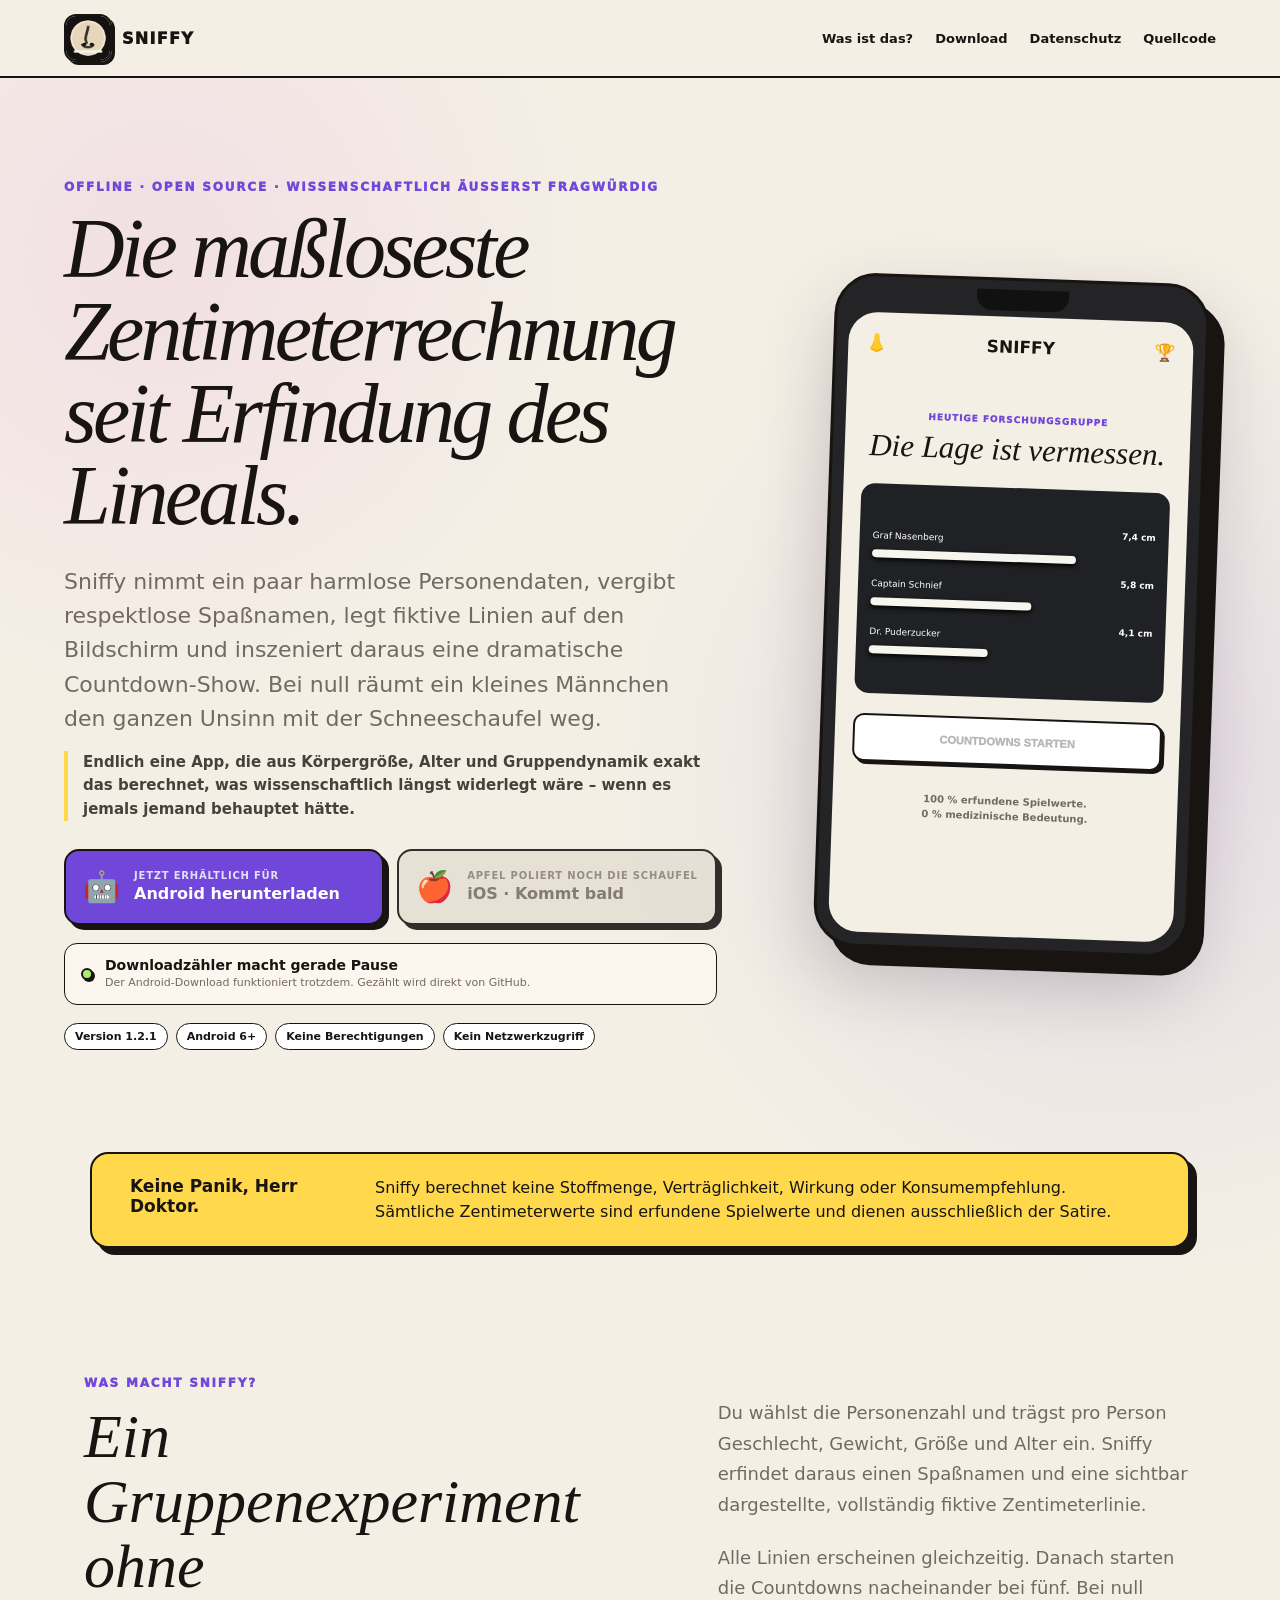
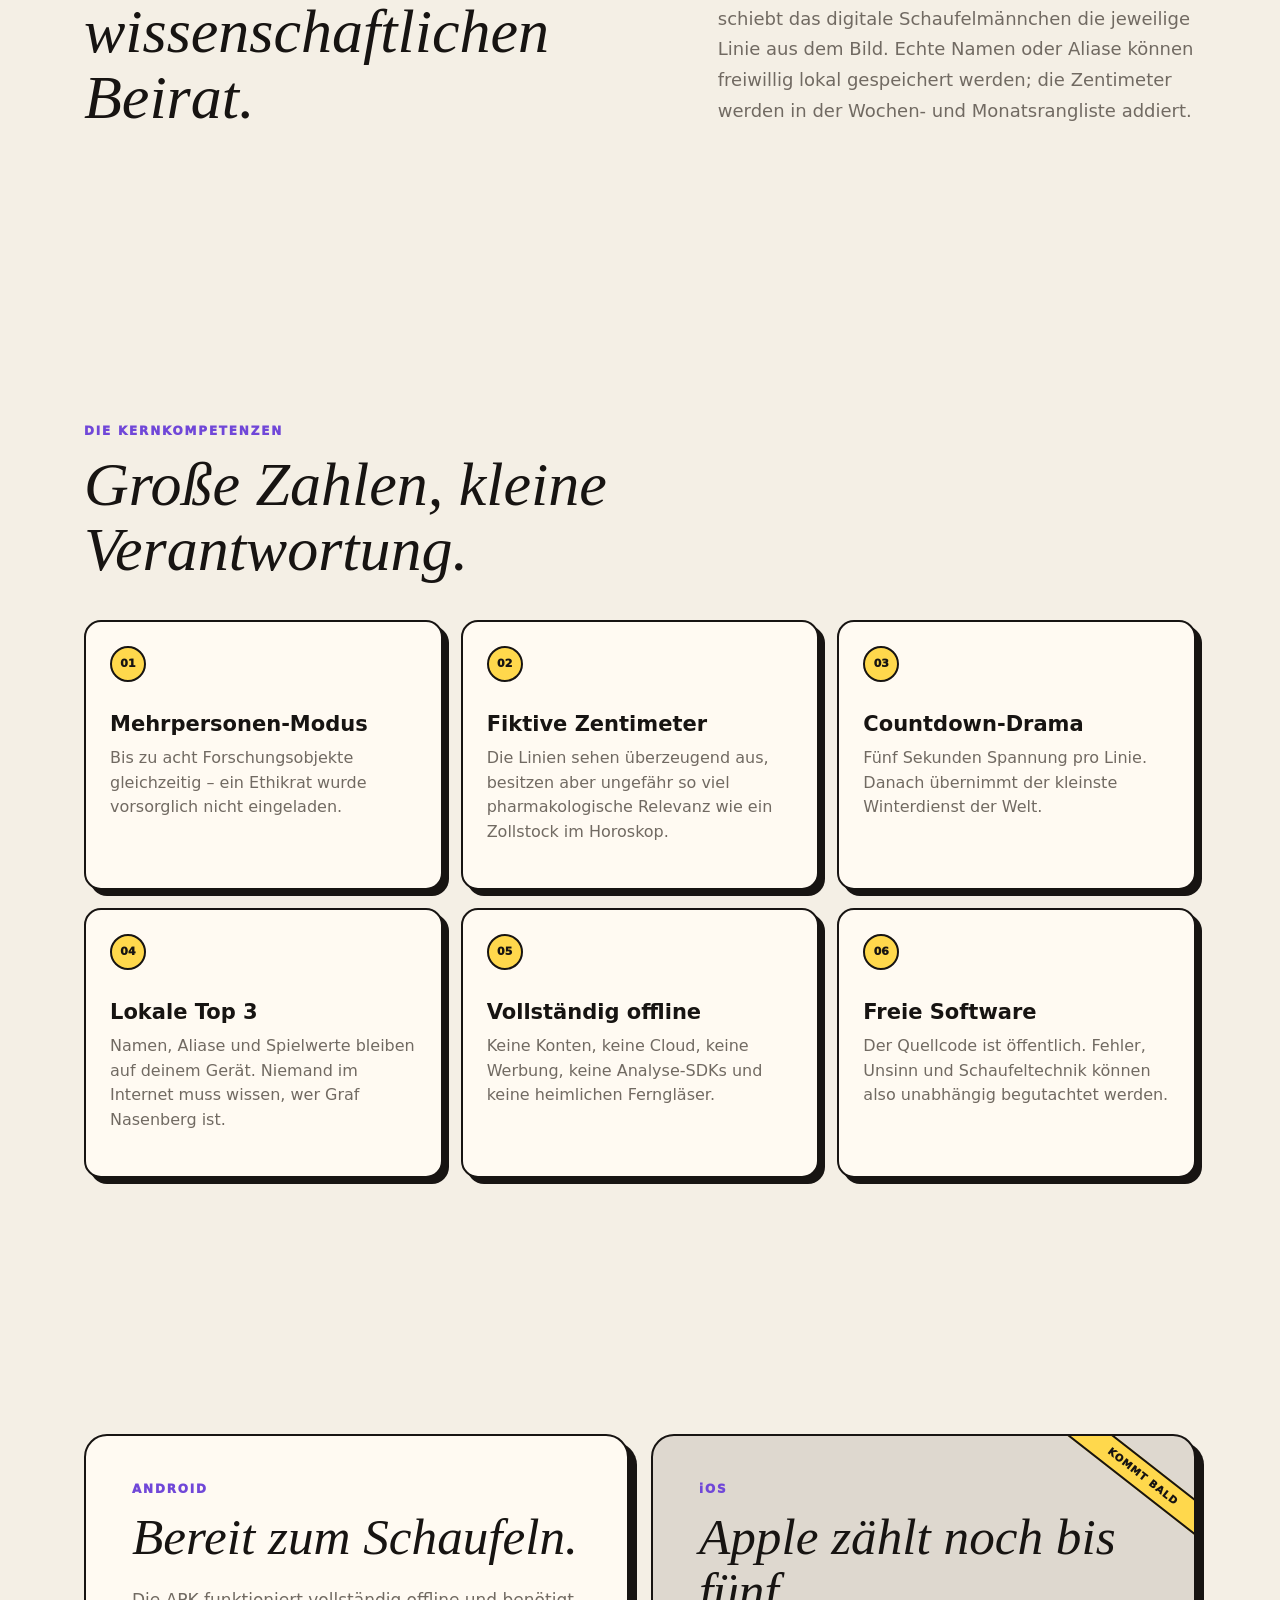
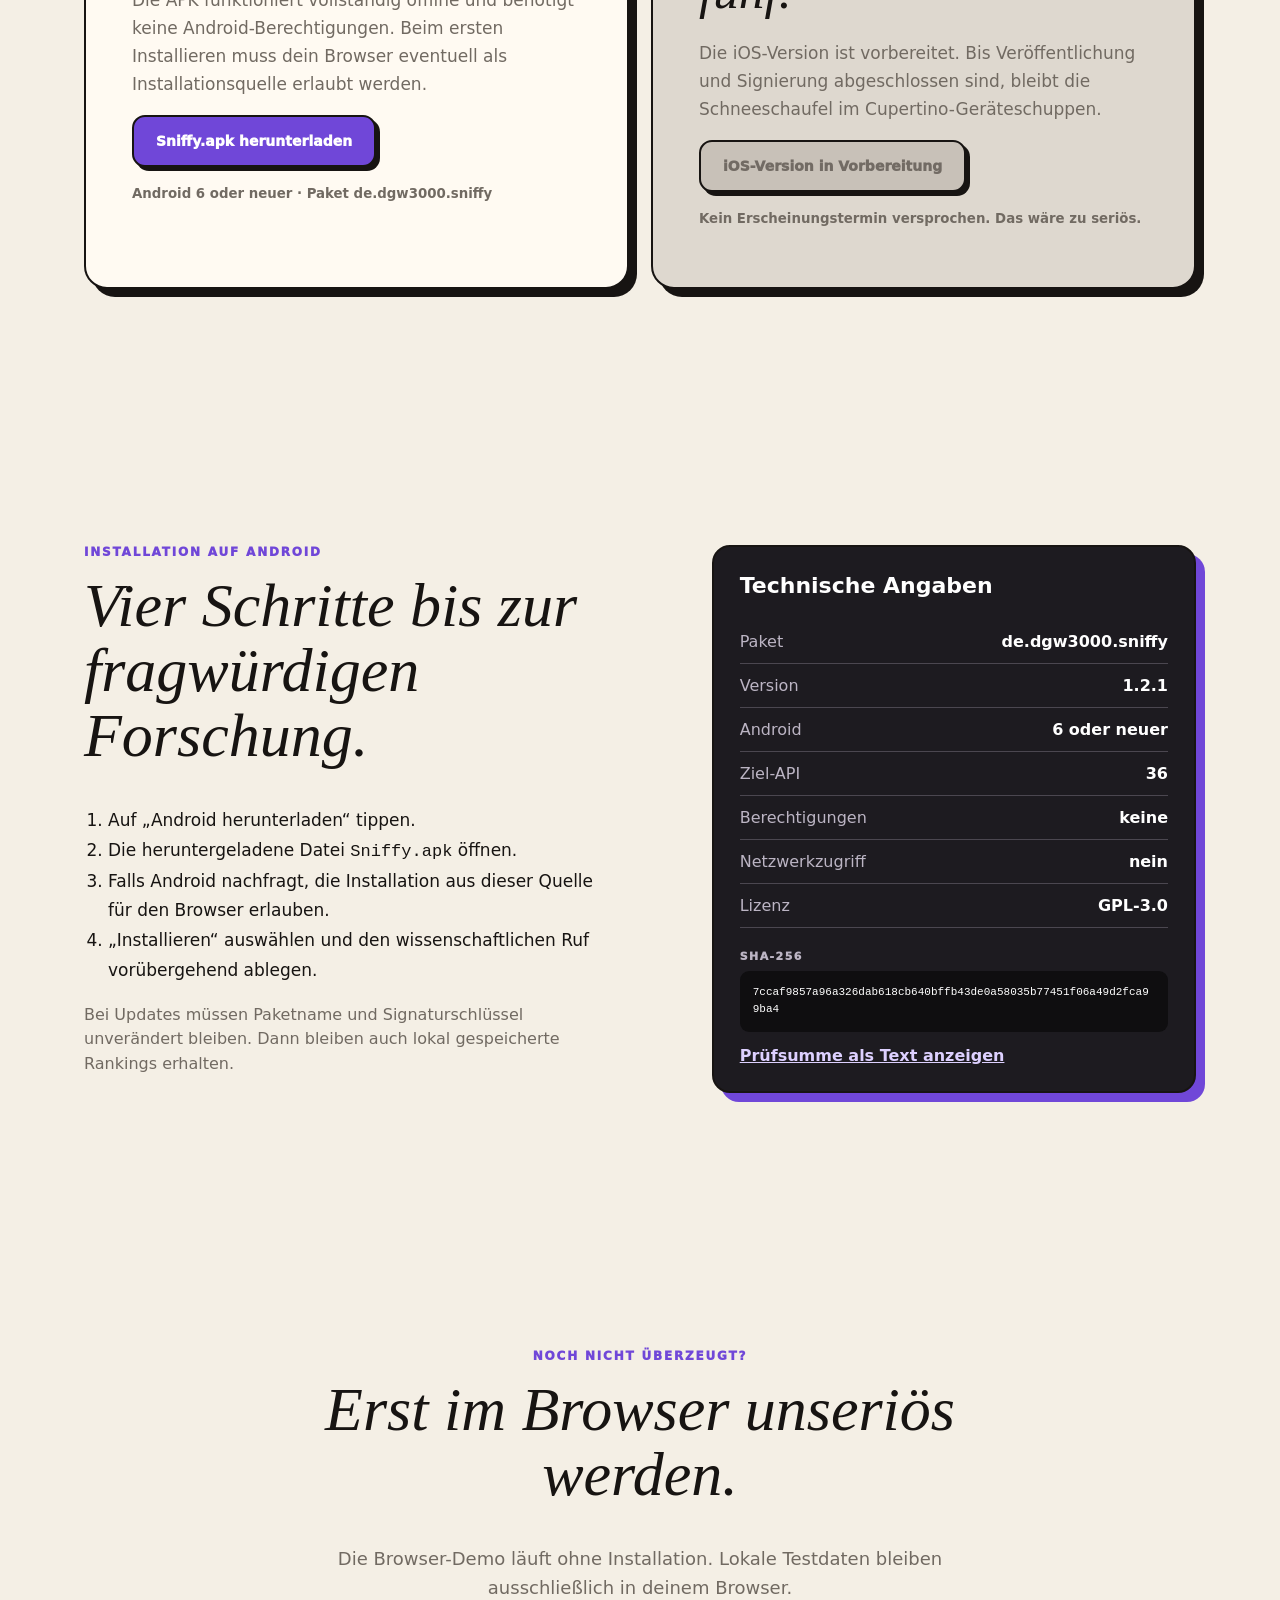
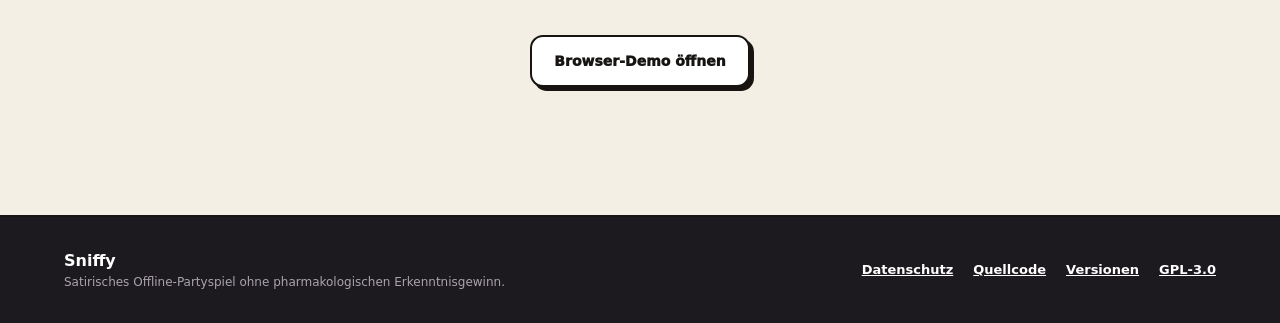
==== docs/index.html @ 1bbb2696 "Add satirical landing page and download counter" ====
<!doctype html>
<html lang="de">
<head>
  <meta charset="utf-8">
  <meta name="viewport" content="width=device-width,initial-scale=1,viewport-fit=cover">
  <meta name="theme-color" content="#f4efe5">
  <meta name="description" content="Sniffy – die satirische Offline-Party-App mit fiktiven Zentimeterlinien, Countdowns und lokaler Rangliste.">
  <meta property="og:title" content="Sniffy – maßloser Quatsch in Zentimetern">
  <meta property="og:description" content="Keine echte Dosierung. Keine Cloud. Nur fiktive Linien, dramatische Countdowns und ein Männchen mit Schneeschaufel.">
  <meta property="og:type" content="website">
  <meta property="og:url" content="https://dgw3000.github.io/sniffy/">
  <link rel="icon" href="assets/app-icon.png">
  <link rel="stylesheet" href="style.css">
  <script src="download-counter.js" defer></script>
  <title>Sniffy – Satirische Party-App herunterladen</title>
</head>

<body>
  <header class="site-header">
    <a class="brand" href="./" aria-label="Sniffy Startseite">
      <img src="assets/app-icon.png" alt="" width="48" height="48">
      <span>SNIFFY</span>
    </a>

    <nav aria-label="Hauptnavigation">
      <a href="#was-ist-das">Was ist das?</a>
      <a href="#download">Download</a>
      <a href="privacy.html">Datenschutz</a>
      <a href="https://github.com/Dgw3000/sniffy">Quellcode</a>
    </nav>
  </header>

  <main>
    <section class="hero">
      <div class="hero-copy">
        <p class="eyebrow">OFFLINE · OPEN SOURCE · WISSENSCHAFTLICH ÄUSSERST FRAGWÜRDIG</p>

        <h1>Die maßloseste Zentimeterrechnung seit Erfindung des Lineals.</h1>

        <p class="lead">
          Sniffy nimmt ein paar harmlose Personendaten, vergibt respektlose Spaßnamen,
          legt fiktive Linien auf den Bildschirm und inszeniert daraus eine dramatische
          Countdown-Show. Bei null räumt ein kleines Männchen den ganzen Unsinn mit der
          Schneeschaufel weg.
        </p>

        <p class="hero-joke">
          Endlich eine App, die aus Körpergröße, Alter und Gruppendynamik exakt das berechnet,
          was wissenschaftlich längst widerlegt wäre – wenn es jemals jemand behauptet hätte.
        </p>

        <div id="download" class="platform-actions">
          <a
            id="android-download"
            class="platform-button android"
            href="https://github.com/Dgw3000/sniffy/releases/latest/download/Sniffy.apk"
          >
            <span class="platform-icon" aria-hidden="true">🤖</span>
            <span>
              <small>Jetzt erhältlich für</small>
              <strong>Android herunterladen</strong>
            </span>
          </a>

          <div class="platform-button ios disabled" aria-disabled="true">
            <span class="platform-icon" aria-hidden="true">🍎</span>
            <span>
              <small>Apfel poliert noch die Schaufel</small>
              <strong>iOS · Kommt bald</strong>
            </span>
          </div>
        </div>

        <div class="download-stat" aria-live="polite">
          <span class="counter-dot" aria-hidden="true"></span>
          <div>
            <strong id="download-count">Downloadzähler lädt …</strong>
            <span id="download-caption">Gezählt werden ausschließlich APK-Downloads aus GitHub Releases.</span>
          </div>
        </div>

        <div class="version-row">
          <span>Version 1.2.1</span>
          <span>Android 6+</span>
          <span>Keine Berechtigungen</span>
          <span>Kein Netzwerkzugriff</span>
        </div>
      </div>

      <div class="phone" aria-label="Vorschau der Sniffy-App">
        <div class="phone-top"></div>
        <div class="phone-screen">
          <div class="mini-head">
            <span aria-hidden="true">👃</span>
            <b>SNIFFY</b>
            <span aria-hidden="true">🏆</span>
          </div>

          <p class="mini-kicker">HEUTIGE FORSCHUNGSGRUPPE</p>
          <h2>Die Lage ist vermessen.</h2>

          <div class="mini-stage">
            <div>
              <span>Graf Nasenberg</span>
              <b>7,4 cm</b>
              <i style="width:72%"></i>
            </div>
            <div>
              <span>Captain Schnief</span>
              <b>5,8 cm</b>
              <i style="width:57%"></i>
            </div>
            <div>
              <span>Dr. Puderzucker</span>
              <b>4,1 cm</b>
              <i style="width:42%"></i>
            </div>
          </div>

          <button type="button" disabled>COUNTDOWNS STARTEN</button>

          <p class="mini-disclaimer">
            100 % erfundene Spielwerte.<br>
            0 % medizinische Bedeutung.
          </p>
        </div>
      </div>
    </section>

    <section class="satire-note" aria-label="Satirehinweis">
      <strong>Keine Panik, Herr Doktor.</strong>
      <p>
        Sniffy berechnet keine Stoffmenge, Verträglichkeit, Wirkung oder Konsumempfehlung.
        Sämtliche Zentimeterwerte sind erfundene Spielwerte und dienen ausschließlich der Satire.
      </p>
    </section>

    <section id="was-ist-das" class="section intro-section">
      <div>
        <p class="eyebrow">WAS MACHT SNIFFY?</p>
        <h2>Ein Gruppenexperiment ohne wissenschaftlichen Beirat.</h2>
      </div>

      <div class="intro-copy">
        <p>
          Du wählst die Personenzahl und trägst pro Person Geschlecht, Gewicht, Größe und Alter ein.
          Sniffy erfindet daraus einen Spaßnamen und eine sichtbar dargestellte, vollständig fiktive
          Zentimeterlinie.
        </p>
        <p>
          Alle Linien erscheinen gleichzeitig. Danach starten die Countdowns nacheinander bei fünf.
          Bei null schiebt das digitale Schaufelmännchen die jeweilige Linie aus dem Bild. Echte Namen
          oder Aliase können freiwillig lokal gespeichert werden; die Zentimeter werden in der
          Wochen- und Monatsrangliste addiert.
        </p>
      </div>
    </section>

    <section class="section">
      <p class="eyebrow">DIE KERNKOMPETENZEN</p>
      <h2>Große Zahlen, kleine Verantwortung.</h2>

      <div class="feature-grid">
        <article>
          <span>01</span>
          <h3>Mehrpersonen-Modus</h3>
          <p>Bis zu acht Forschungsobjekte gleichzeitig – ein Ethikrat wurde vorsorglich nicht eingeladen.</p>
        </article>

        <article>
          <span>02</span>
          <h3>Fiktive Zentimeter</h3>
          <p>Die Linien sehen überzeugend aus, besitzen aber ungefähr so viel pharmakologische Relevanz wie ein Zollstock im Horoskop.</p>
        </article>

        <article>
          <span>03</span>
          <h3>Countdown-Drama</h3>
          <p>Fünf Sekunden Spannung pro Linie. Danach übernimmt der kleinste Winterdienst der Welt.</p>
        </article>

        <article>
          <span>04</span>
          <h3>Lokale Top 3</h3>
          <p>Namen, Aliase und Spielwerte bleiben auf deinem Gerät. Niemand im Internet muss wissen, wer Graf Nasenberg ist.</p>
        </article>

        <article>
          <span>05</span>
          <h3>Vollständig offline</h3>
          <p>Keine Konten, keine Cloud, keine Werbung, keine Analyse-SDKs und keine heimlichen Ferngläser.</p>
        </article>

        <article>
          <span>06</span>
          <h3>Freie Software</h3>
          <p>Der Quellcode ist öffentlich. Fehler, Unsinn und Schaufeltechnik können also unabhängig begutachtet werden.</p>
        </article>
      </div>
    </section>

    <section class="section platforms">
      <div class="platform-card android-card">
        <p class="eyebrow">ANDROID</p>
        <h2>Bereit zum Schaufeln.</h2>
        <p>
          Die APK funktioniert vollständig offline und benötigt keine Android-Berechtigungen.
          Beim ersten Installieren muss dein Browser eventuell als Installationsquelle erlaubt werden.
        </p>
        <a
          class="button primary"
          href="https://github.com/Dgw3000/sniffy/releases/latest/download/Sniffy.apk"
          data-android-download
        >
          Sniffy.apk herunterladen
        </a>
        <small>Android 6 oder neuer · Paket de.dgw3000.sniffy</small>
      </div>

      <div class="platform-card ios-card">
        <div class="soon-badge">KOMMT BALD</div>
        <p class="eyebrow">iOS</p>
        <h2>Apple zählt noch bis fünf.</h2>
        <p>
          Die iOS-Version ist vorbereitet. Bis Veröffentlichung und Signierung abgeschlossen sind,
          bleibt die Schneeschaufel im Cupertino-Geräteschuppen.
        </p>
        <span class="button muted-button" aria-disabled="true">iOS-Version in Vorbereitung</span>
        <small>Kein Erscheinungstermin versprochen. Das wäre zu seriös.</small>
      </div>
    </section>

    <section class="section install-section">
      <div>
        <p class="eyebrow">INSTALLATION AUF ANDROID</p>
        <h2>Vier Schritte bis zur fragwürdigen Forschung.</h2>
        <ol>
          <li>Auf „Android herunterladen“ tippen.</li>
          <li>Die heruntergeladene Datei <code>Sniffy.apk</code> öffnen.</li>
          <li>Falls Android nachfragt, die Installation aus dieser Quelle für den Browser erlauben.</li>
          <li>„Installieren“ auswählen und den wissenschaftlichen Ruf vorübergehend ablegen.</li>
        </ol>
        <p class="fineprint">
          Bei Updates müssen Paketname und Signaturschlüssel unverändert bleiben.
          Dann bleiben auch lokal gespeicherte Rankings erhalten.
        </p>
      </div>

      <aside class="tech-card">
        <h3>Technische Angaben</h3>
        <dl>
          <div><dt>Paket</dt><dd>de.dgw3000.sniffy</dd></div>
          <div><dt>Version</dt><dd>1.2.1</dd></div>
          <div><dt>Android</dt><dd>6 oder neuer</dd></div>
          <div><dt>Ziel-API</dt><dd>36</dd></div>
          <div><dt>Berechtigungen</dt><dd>keine</dd></div>
          <div><dt>Netzwerkzugriff</dt><dd>nein</dd></div>
          <div><dt>Lizenz</dt><dd>GPL-3.0</dd></div>
        </dl>

        <p class="hash-label">SHA-256</p>
        <code>7ccaf9857a96a326dab618cb640bffb43de0a58035b77451f06a49d2fca99ba4</code>
        <a href="checksums.txt">Prüfsumme als Text anzeigen</a>
      </aside>
    </section>

    <section class="section cta">
      <p class="eyebrow">NOCH NICHT ÜBERZEUGT?</p>
      <h2>Erst im Browser unseriös werden.</h2>
      <p>
        Die Browser-Demo läuft ohne Installation. Lokale Testdaten bleiben ausschließlich in deinem Browser.
      </p>
      <a class="button secondary" href="demo/">Browser-Demo öffnen</a>
    </section>
  </main>

  <footer>
    <div>
      <b>Sniffy</b>
      <span>Satirisches Offline-Partyspiel ohne pharmakologischen Erkenntnisgewinn.</span>
    </div>

    <nav>
      <a href="privacy.html">Datenschutz</a>
      <a href="https://github.com/Dgw3000/sniffy">Quellcode</a>
      <a href="https://github.com/Dgw3000/sniffy/releases">Versionen</a>
      <a href="https://github.com/Dgw3000/sniffy/blob/main/LICENSE">GPL-3.0</a>
    </nav>
  </footer>
</body>
</html>
---- docs/style.css ----
:root {
  --paper: #f4efe5;
  --paper-deep: #e9dfcf;
  --ink: #171412;
  --purple: #7047d8;
  --purple-dark: #4c2b9a;
  --pink: #d622df;
  --yellow: #ffd84c;
  --green: #a7ef6a;
  --muted: #716a62;
  --card: #fffaf2;
  --line: #b7aa9b;
  --dark: #1d1b20;
}

* {
  box-sizing: border-box;
}

html {
  scroll-behavior: smooth;
}

body {
  margin: 0;
  background:
    radial-gradient(circle at 12% 5%, rgba(214, 34, 223, .08), transparent 28rem),
    radial-gradient(circle at 88% 15%, rgba(112, 71, 216, .12), transparent 32rem),
    var(--paper);
  color: var(--ink);
  font-family: Inter, ui-sans-serif, system-ui, -apple-system, BlinkMacSystemFont, "Segoe UI", sans-serif;
}

a {
  color: inherit;
}

code {
  font-family: "SFMono-Regular", Consolas, "Liberation Mono", monospace;
}

.site-header {
  position: sticky;
  top: 0;
  z-index: 20;
  display: flex;
  align-items: center;
  justify-content: space-between;
  gap: 24px;
  padding: 14px clamp(18px, 5vw, 72px);
  border-bottom: 2px solid var(--ink);
  background: rgba(244, 239, 229, .94);
  backdrop-filter: blur(12px);
}

.brand {
  display: flex;
  align-items: center;
  gap: 10px;
  text-decoration: none;
  font-weight: 1000;
  letter-spacing: .08em;
}

.brand img {
  border: 2px solid var(--ink);
  border-radius: 12px;
  box-shadow: 3px 3px 0 var(--ink);
}

.site-header nav,
.site-header nav a {
  display: flex;
  gap: 22px;
  align-items: center;
}

.site-header nav a {
  font-size: 13px;
  font-weight: 850;
  text-decoration: none;
}

.site-header nav a:hover {
  text-decoration: underline;
  text-underline-offset: 4px;
}

.hero {
  display: grid;
  grid-template-columns: minmax(0, 1.15fr) minmax(280px, .72fr);
  gap: clamp(35px, 7vw, 110px);
  align-items: center;
  max-width: 1280px;
  margin: auto;
  padding: clamp(56px, 8vw, 118px) clamp(20px, 5vw, 72px);
}

.eyebrow {
  margin: 0 0 14px;
  font-size: 12px;
  font-weight: 1000;
  letter-spacing: .15em;
  color: var(--purple);
}

h1 {
  max-width: 880px;
  margin: 0;
  font: italic clamp(43px, 6.7vw, 84px) / .98 Georgia, serif;
  letter-spacing: -.045em;
}

.lead {
  max-width: 760px;
  margin: 27px 0 15px;
  font-size: clamp(17px, 2vw, 22px);
  line-height: 1.56;
  color: var(--muted);
}

.hero-joke {
  max-width: 710px;
  margin: 0 0 28px;
  padding-left: 15px;
  border-left: 4px solid var(--yellow);
  color: #47413b;
  font-size: 15px;
  font-weight: 700;
  line-height: 1.55;
}

.platform-actions {
  display: grid;
  grid-template-columns: repeat(2, minmax(220px, 1fr));
  gap: 13px;
  max-width: 720px;
}

.platform-button {
  min-height: 76px;
  display: flex;
  align-items: center;
  gap: 14px;
  padding: 13px 17px;
  border: 2px solid var(--ink);
  border-radius: 15px;
  text-decoration: none;
  box-shadow: 5px 5px 0 var(--ink);
}

.platform-button.android {
  background: var(--purple);
  color: white;
  transition: transform .15s, box-shadow .15s;
}

.platform-button.android:hover {
  transform: translate(-2px, -2px);
  box-shadow: 8px 8px 0 var(--ink);
}

.platform-button.ios {
  background: #e5ded3;
  color: #746d65;
}

.platform-button.disabled {
  cursor: not-allowed;
  opacity: .88;
}

.platform-icon {
  font-size: 30px;
}

.platform-button span:last-child {
  display: grid;
  gap: 3px;
}

.platform-button small {
  font-size: 10px;
  font-weight: 750;
  letter-spacing: .08em;
  text-transform: uppercase;
  opacity: .82;
}

.platform-button strong {
  font-size: 16px;
}

.download-stat {
  display: flex;
  align-items: center;
  gap: 12px;
  max-width: 720px;
  margin-top: 18px;
  padding: 13px 16px;
  border: 1px solid var(--ink);
  border-radius: 13px;
  background: rgba(255, 250, 242, .72);
}

.counter-dot {
  flex: 0 0 auto;
  width: 12px;
  height: 12px;
  border: 2px solid var(--ink);
  border-radius: 50%;
  background: var(--green);
  box-shadow: 2px 2px 0 var(--ink);
}

.download-stat div {
  display: grid;
  gap: 3px;
}

.download-stat strong {
  font-size: 14px;
}

.download-stat span:last-child {
  color: var(--muted);
  font-size: 11px;
  line-height: 1.35;
}

.version-row {
  display: flex;
  flex-wrap: wrap;
  gap: 8px;
  margin-top: 18px;
}

.version-row span {
  padding: 6px 10px;
  border: 1px solid var(--ink);
  border-radius: 999px;
  background: #fff;
  font-size: 11px;
  font-weight: 850;
}

.phone {
  position: relative;
  width: min(100%, 375px);
  margin: auto;
  padding: 12px;
  border: 3px solid var(--ink);
  border-radius: 42px;
  background: #242326;
  box-shadow: 16px 18px 0 var(--ink), 0 30px 70px rgba(35, 24, 48, .22);
  transform: rotate(2deg);
}

.phone-top {
  width: 92px;
  height: 21px;
  margin: -3px auto 6px;
  border-radius: 0 0 15px 15px;
  background: #111;
}

.phone-screen {
  min-height: 620px;
  padding: 20px 18px;
  border-radius: 29px;
  background: var(--paper);
  overflow: hidden;
}

.mini-head {
  display: flex;
  align-items: center;
  justify-content: space-between;
  font-size: 17px;
}

.mini-kicker {
  margin: 58px 0 7px;
  color: var(--purple);
  font-size: 9px;
  font-weight: 1000;
  letter-spacing: .1em;
  text-align: center;
}

.phone-screen h2 {
  margin: 0 0 20px;
  font: italic 31px Georgia, serif;
  text-align: center;
}

.mini-stage {
  padding: 26px 13px;
  border-radius: 14px;
  background: #202124;
  color: #fff;
}

.mini-stage div {
  margin: 14px 0;
}

.mini-stage span,
.mini-stage b {
  font-size: 9px;
}

.mini-stage b {
  float: right;
}

.mini-stage i {
  display: block;
  height: 8px;
  margin-top: 7px;
  border-radius: 99px;
  background: #f7f6ee;
  box-shadow: 0 2px 5px #000;
}

.phone-screen button {
  width: 100%;
  height: 48px;
  margin-top: 20px;
  border: 2px solid var(--ink);
  border-radius: 11px;
  background: #fff;
  font-size: 11px;
  font-weight: 1000;
  box-shadow: 3px 3px 0 var(--ink);
}

.mini-disclaimer {
  margin: 28px 0 0;
  color: var(--muted);
  font-size: 10px;
  font-weight: 750;
  line-height: 1.5;
  text-align: center;
}

.satire-note {
  display: grid;
  grid-template-columns: 220px 1fr;
  gap: 25px;
  max-width: 1100px;
  margin: 0 auto;
  padding: 22px clamp(20px, 4vw, 38px);
  border: 2px solid var(--ink);
  border-radius: 18px;
  background: var(--yellow);
  box-shadow: 7px 7px 0 var(--ink);
}

.satire-note strong {
  font-size: 17px;
}

.satire-note p {
  margin: 0;
  line-height: 1.5;
}

.section {
  max-width: 1240px;
  margin: auto;
  padding: clamp(75px, 10vw, 138px) clamp(20px, 5vw, 72px);
}

.section h2 {
  max-width: 800px;
  margin: 0 0 38px;
  font: italic clamp(36px, 5vw, 62px) / 1.05 Georgia, serif;
}

.intro-section {
  display: grid;
  grid-template-columns: 1fr .9fr;
  gap: clamp(35px, 8vw, 110px);
  align-items: start;
}

.intro-copy {
  padding-top: 22px;
}

.intro-copy p {
  margin: 0 0 22px;
  color: var(--muted);
  font-size: 18px;
  line-height: 1.7;
}

.feature-grid {
  display: grid;
  grid-template-columns: repeat(3, 1fr);
  gap: 18px;
}

.feature-grid article {
  min-height: 270px;
  padding: 24px;
  border: 2px solid var(--ink);
  border-radius: 17px;
  background: var(--card);
  box-shadow: 6px 6px 0 var(--ink);
}

.feature-grid article > span {
  display: grid;
  place-items: center;
  width: 36px;
  height: 36px;
  border: 2px solid var(--ink);
  border-radius: 50%;
  background: var(--yellow);
  font-size: 11px;
  font-weight: 1000;
}

.feature-grid h3 {
  margin: 30px 0 10px;
  font-size: 21px;
}

.feature-grid p {
  margin: 0;
  color: var(--muted);
  line-height: 1.55;
}

.platforms {
  display: grid;
  grid-template-columns: 1fr 1fr;
  gap: 22px;
}

.platform-card {
  position: relative;
  min-height: 455px;
  padding: clamp(28px, 4vw, 46px);
  border: 2px solid var(--ink);
  border-radius: 23px;
  box-shadow: 8px 8px 0 var(--ink);
}

.platform-card h2 {
  margin-bottom: 22px;
  font-size: clamp(36px, 4vw, 52px);
}

.platform-card > p:not(.eyebrow) {
  max-width: 560px;
  color: var(--muted);
  font-size: 17px;
  line-height: 1.65;
}

.platform-card small {
  display: block;
  margin-top: 18px;
  color: var(--muted);
  font-weight: 700;
  line-height: 1.4;
}

.android-card {
  background: var(--card);
}

.ios-card {
  background: #ded8cf;
  overflow: hidden;
}

.soon-badge {
  position: absolute;
  top: 26px;
  right: -39px;
  width: 180px;
  padding: 7px 0;
  transform: rotate(38deg);
  border: 2px solid var(--ink);
  background: var(--yellow);
  font-size: 10px;
  font-weight: 1000;
  letter-spacing: .1em;
  text-align: center;
}

.button {
  display: inline-flex;
  align-items: center;
  justify-content: center;
  min-height: 52px;
  padding: 0 22px;
  border: 2px solid var(--ink);
  border-radius: 13px;
  font-size: 14px;
  font-weight: 1000;
  text-decoration: none;
  box-shadow: 4px 4px 0 var(--ink);
  transition: .15s;
}

.button:hover {
  transform: translate(-1px, -1px);
  box-shadow: 6px 6px 0 var(--ink);
}

.primary {
  background: var(--purple);
  color: #fff;
}

.secondary {
  background: #fff;
}

.muted-button {
  background: #c8c1b8;
  color: #726b64;
  cursor: not-allowed;
}

.install-section {
  display: grid;
  grid-template-columns: 1fr .9fr;
  gap: clamp(35px, 7vw, 90px);
  align-items: start;
}

.install-section ol {
  padding-left: 24px;
  font-size: 17px;
  line-height: 1.75;
}

.fineprint {
  color: var(--muted);
  line-height: 1.55;
}

.tech-card {
  padding: 26px;
  border: 2px solid var(--ink);
  border-radius: 18px;
  background: var(--dark);
  color: #fff;
  box-shadow: 9px 9px 0 var(--purple);
}

.tech-card h3 {
  margin-top: 0;
  font-size: 22px;
}

.tech-card dl {
  margin: 0;
}

.tech-card dl div {
  display: flex;
  justify-content: space-between;
  gap: 20px;
  padding: 12px 0;
  border-bottom: 1px solid #4b4750;
}

.tech-card dt {
  color: #bcb5c4;
}

.tech-card dd {
  margin: 0;
  font-weight: 900;
  text-align: right;
}

.hash-label {
  margin: 22px 0 8px;
  color: #bcb5c4;
  font-size: 11px;
  font-weight: 1000;
  letter-spacing: .13em;
}

.tech-card code {
  display: block;
  overflow-wrap: anywhere;
  padding: 13px;
  border-radius: 9px;
  background: #0f0e10;
  font-size: 11px;
  line-height: 1.6;
}

.tech-card > a {
  display: inline-block;
  margin-top: 14px;
  color: #ddd0ff;
  font-weight: 850;
}

.cta {
  text-align: center;
}

.cta h2,
.cta p {
  margin-left: auto;
  margin-right: auto;
}

.cta p:not(.eyebrow) {
  max-width: 650px;
  color: var(--muted);
  font-size: 18px;
  line-height: 1.6;
}

.cta .button {
  margin-top: 14px;
}

footer {
  display: flex;
  justify-content: space-between;
  gap: 24px;
  padding: 34px clamp(20px, 5vw, 72px);
  border-top: 2px solid var(--ink);
  background: #1c1a1e;
  color: #fff;
}

footer > div {
  display: grid;
  gap: 5px;
}

footer span {
  color: #aaa3ad;
  font-size: 12px;
}

footer nav {
  display: flex;
  flex-wrap: wrap;
  gap: 20px;
  align-items: center;
}

footer a {
  font-size: 13px;
  font-weight: 800;
}

.legal {
  max-width: 900px;
  margin: auto;
  padding: 70px 20px 120px;
}

.legal h1 {
  font-size: 55px;
}

.legal h2 {
  margin-top: 40px;
}

.legal p,
.legal li {
  color: #4f4a45;
  line-height: 1.65;
}

.back-link {
  display: inline-block;
  margin-bottom: 35px;
  font-weight: 900;
}

@media (max-width: 960px) {
  .site-header nav a:not(:last-child) {
    display: none;
  }

  .hero {
    grid-template-columns: 1fr;
  }

  .phone {
    max-width: 350px;
  }

  .feature-grid {
    grid-template-columns: 1fr 1fr;
  }

  .intro-section,
  .install-section,
  .platforms {
    grid-template-columns: 1fr;
  }

  .satire-note {
    margin-left: 20px;
    margin-right: 20px;
  }

  .phone-screen {
    min-height: 580px;
  }
}

@media (max-width: 640px) {
  .site-header {
    padding: 11px 14px;
  }

  .brand span {
    font-size: 14px;
  }

  .hero {
    padding-top: 45px;
  }

  h1 {
    font-size: 48px;
  }

  .platform-actions {
    grid-template-columns: 1fr;
  }

  .phone {
    width: 92%;
    box-shadow: 10px 12px 0 var(--ink);
  }

  .phone-screen {
    min-height: 540px;
  }

  .satire-note {
    grid-template-columns: 1fr;
  }

  .feature-grid {
    grid-template-columns: 1fr;
  }

  .feature-grid article {
    min-height: 0;
  }

  .version-row {
    gap: 5px;
  }

  .button {
    width: 100%;
  }

  footer {
    flex-direction: column;
  }

  .legal h1 {
    font-size: 44px;
  }
}
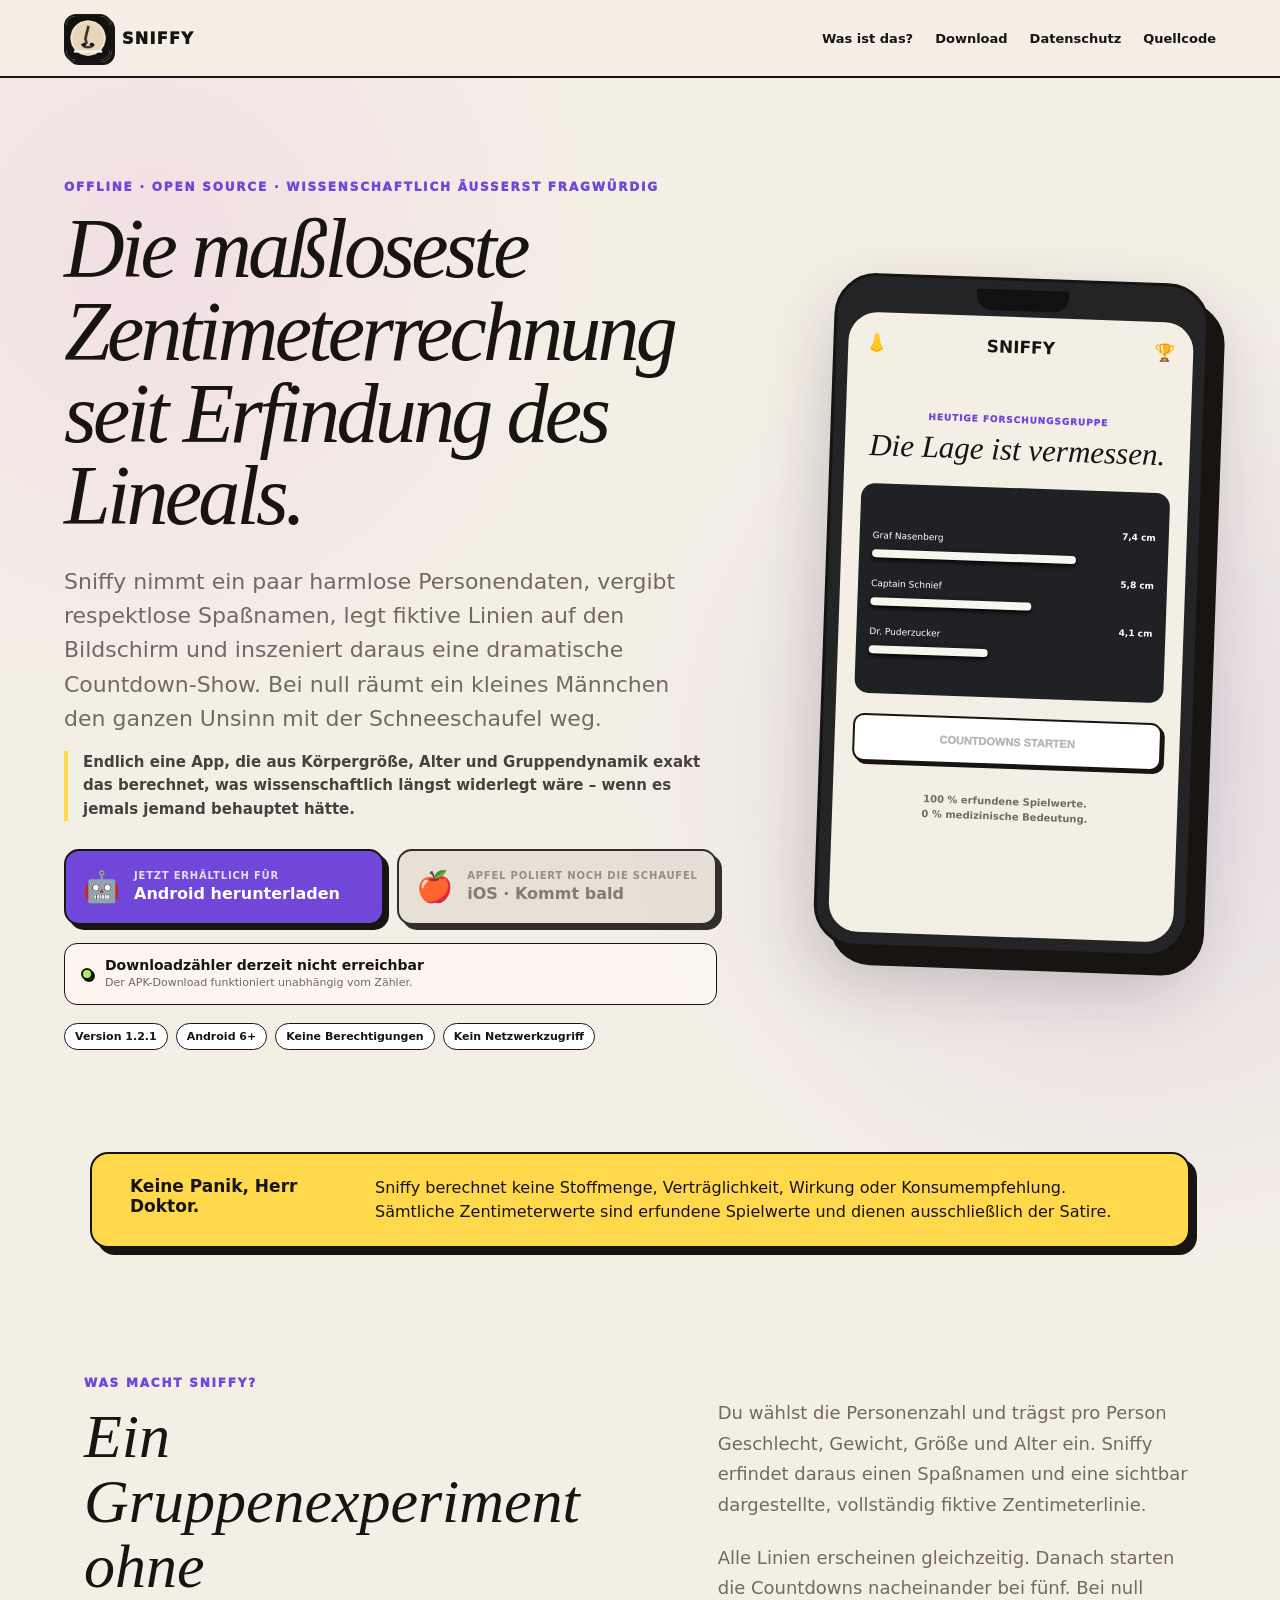
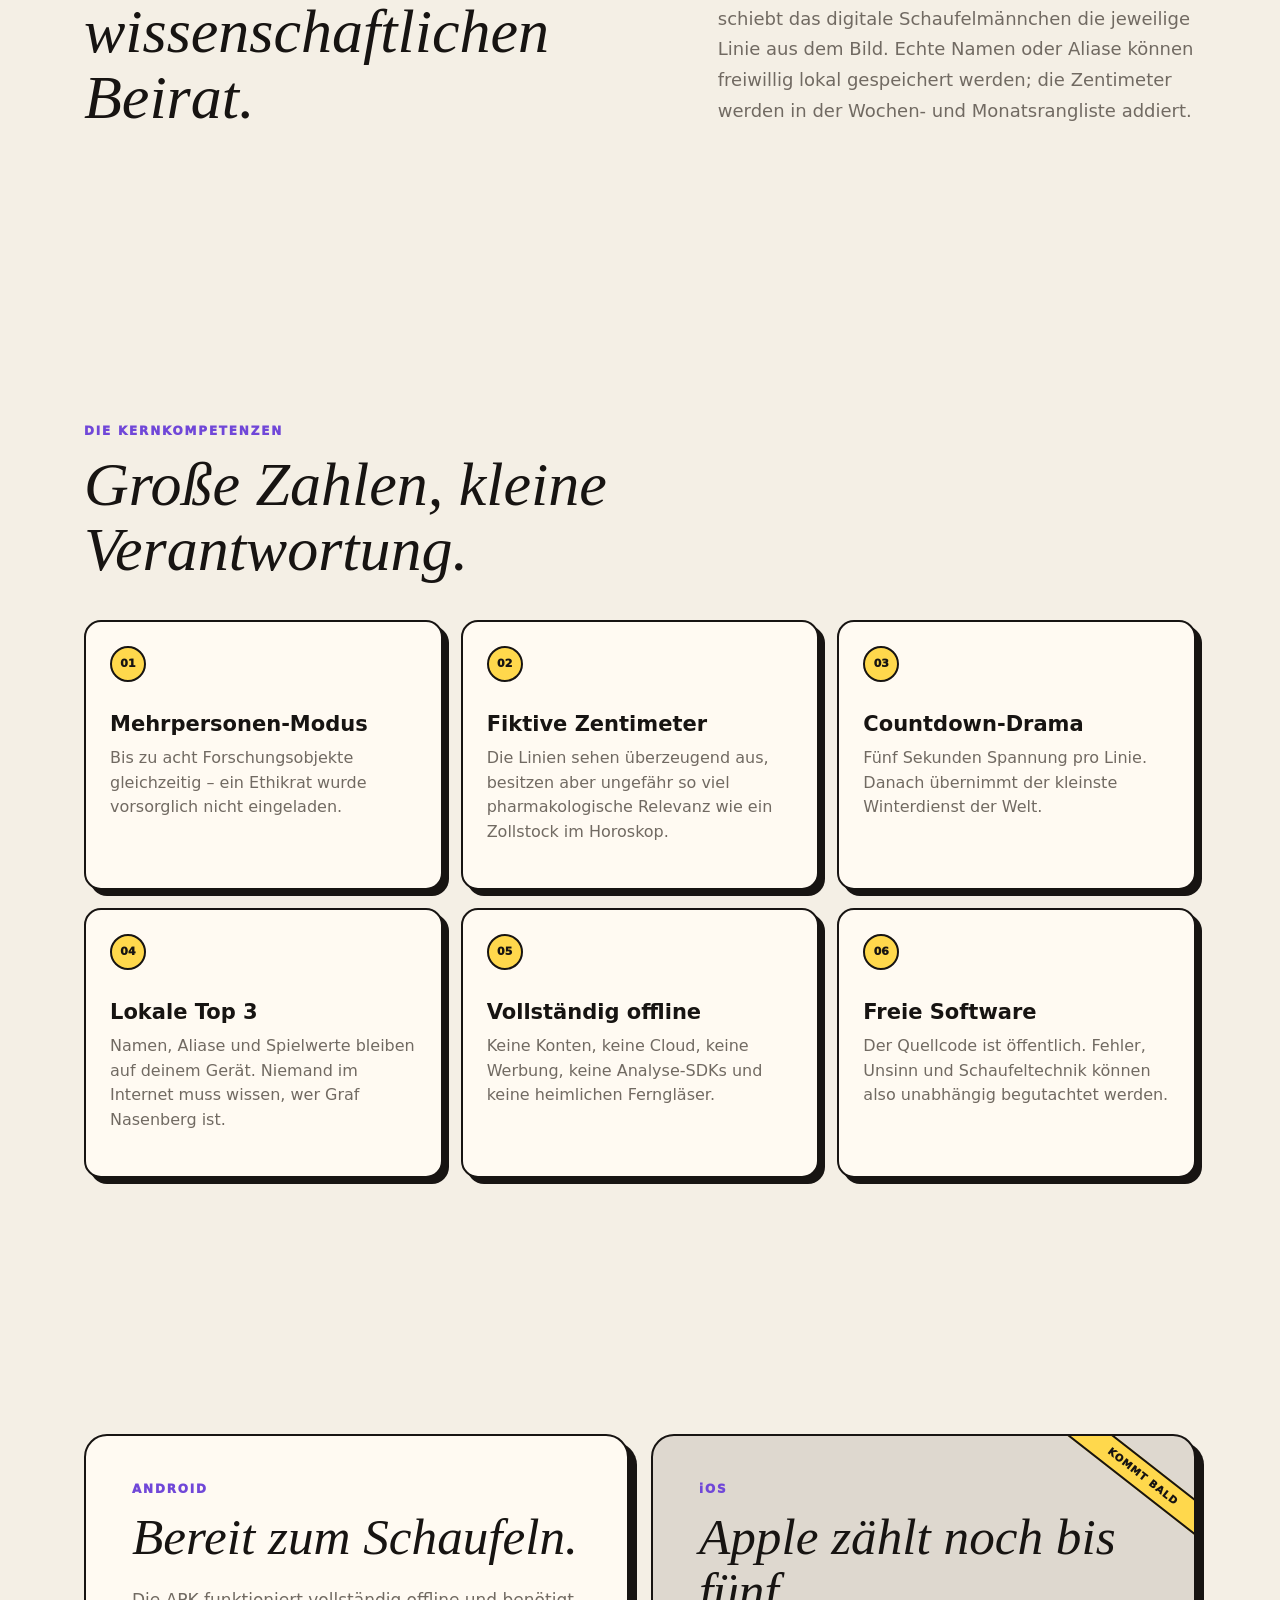
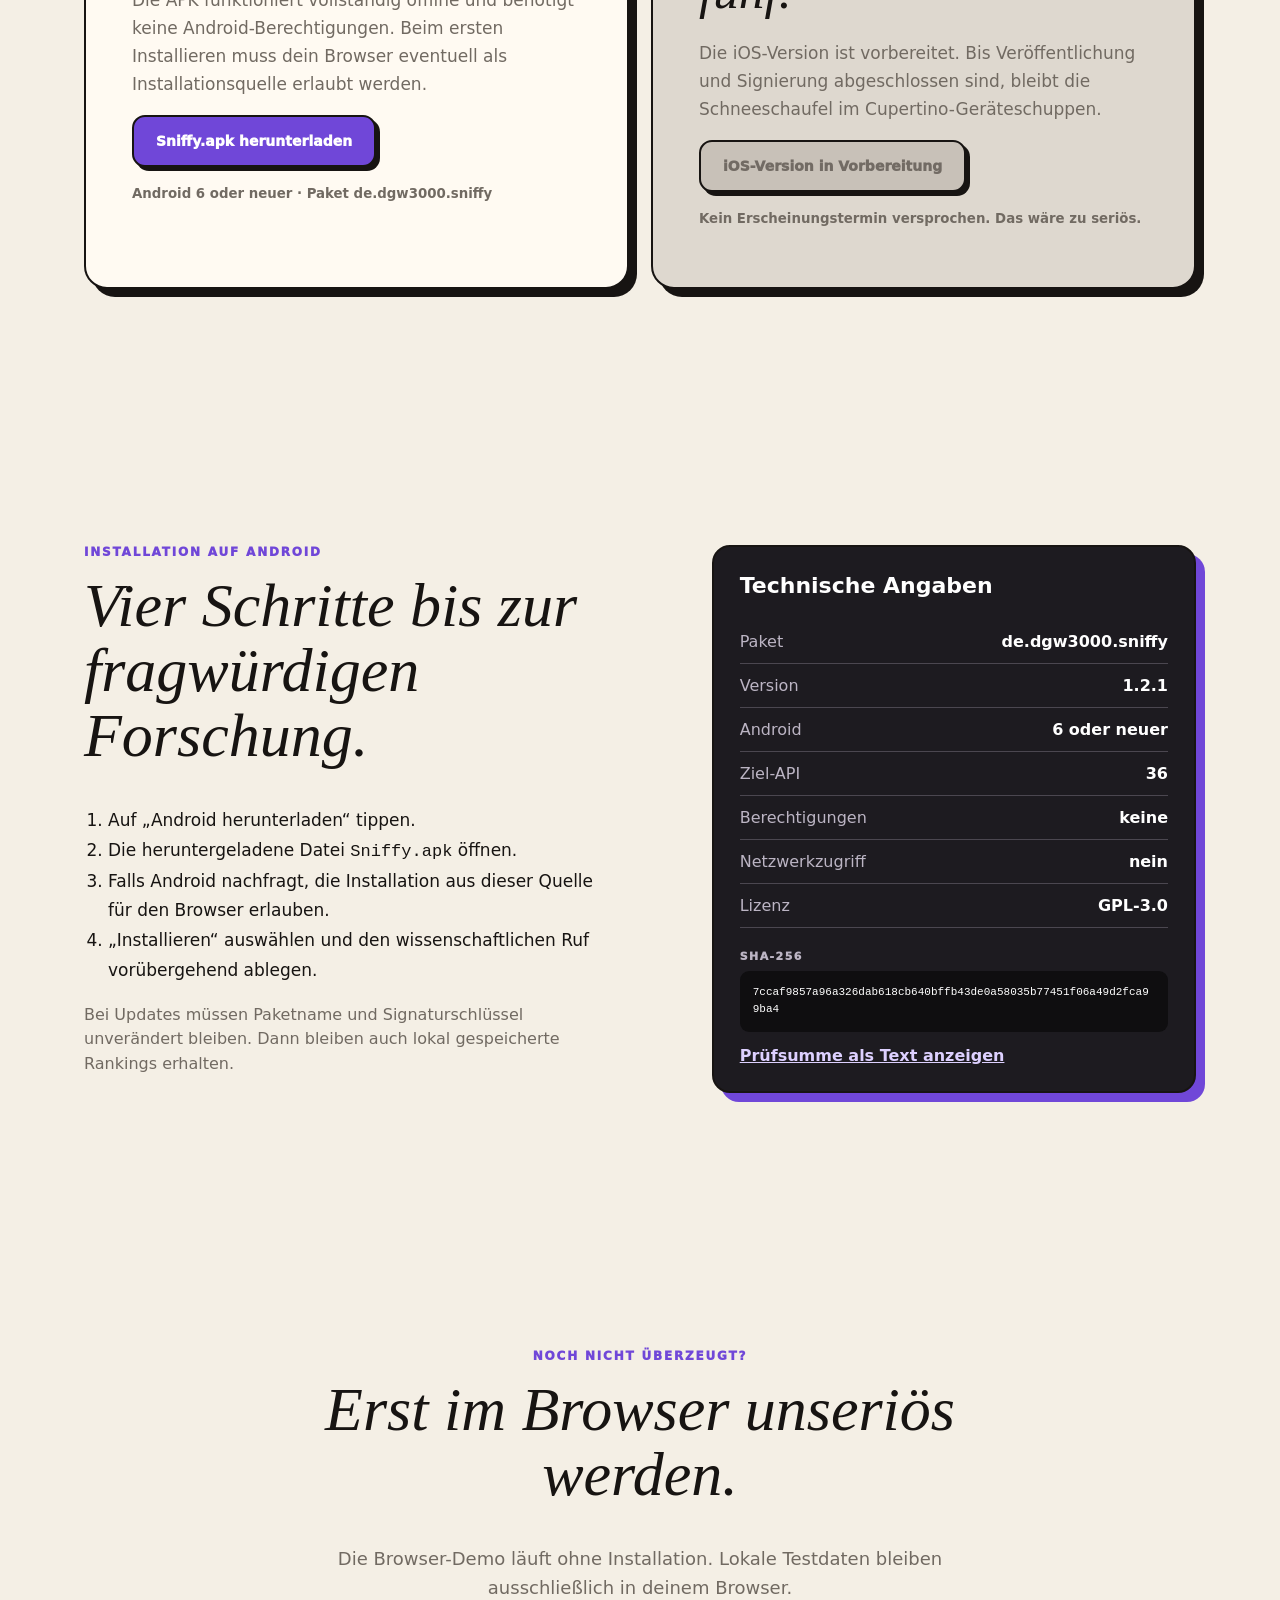
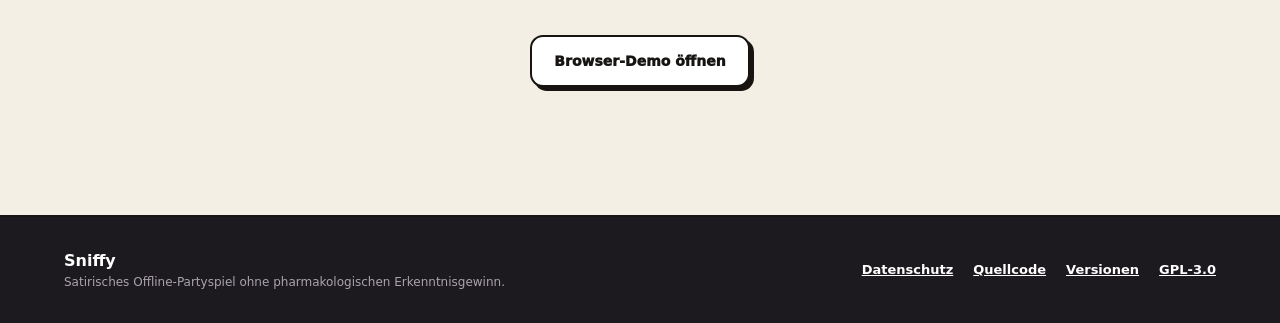
==== commit c9ed21fa: "Fix release checksum and download counter" ====
--- a/docs/index.html
+++ b/docs/index.html
@@ -11,7 +11,7 @@
   <meta property="og:url" content="https://dgw3000.github.io/sniffy/">
   <link rel="icon" href="assets/app-icon.png">
   <link rel="stylesheet" href="style.css">
-  <script src="download-counter.js" defer></script>
+  <script src="download-counter.js?v=2" defer></script>
   <title>Sniffy – Satirische Party-App herunterladen</title>
 </head>
 
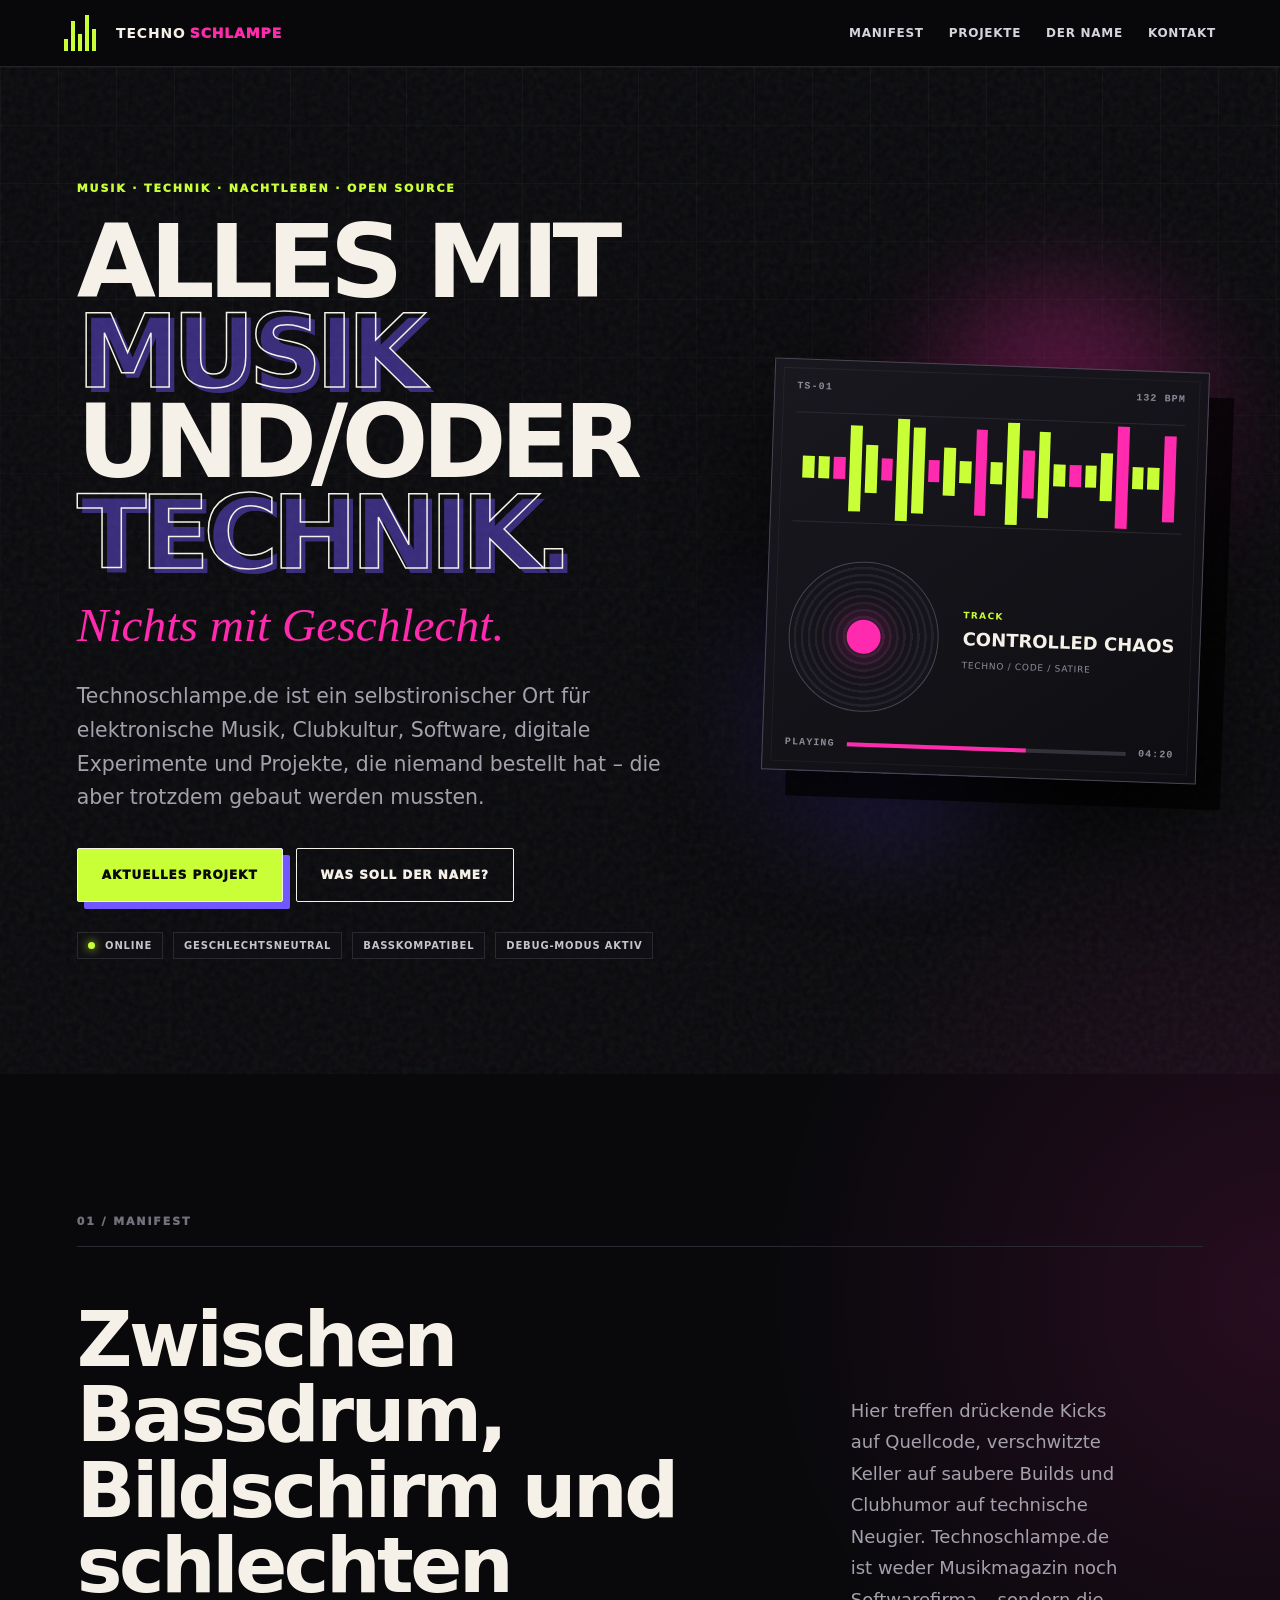
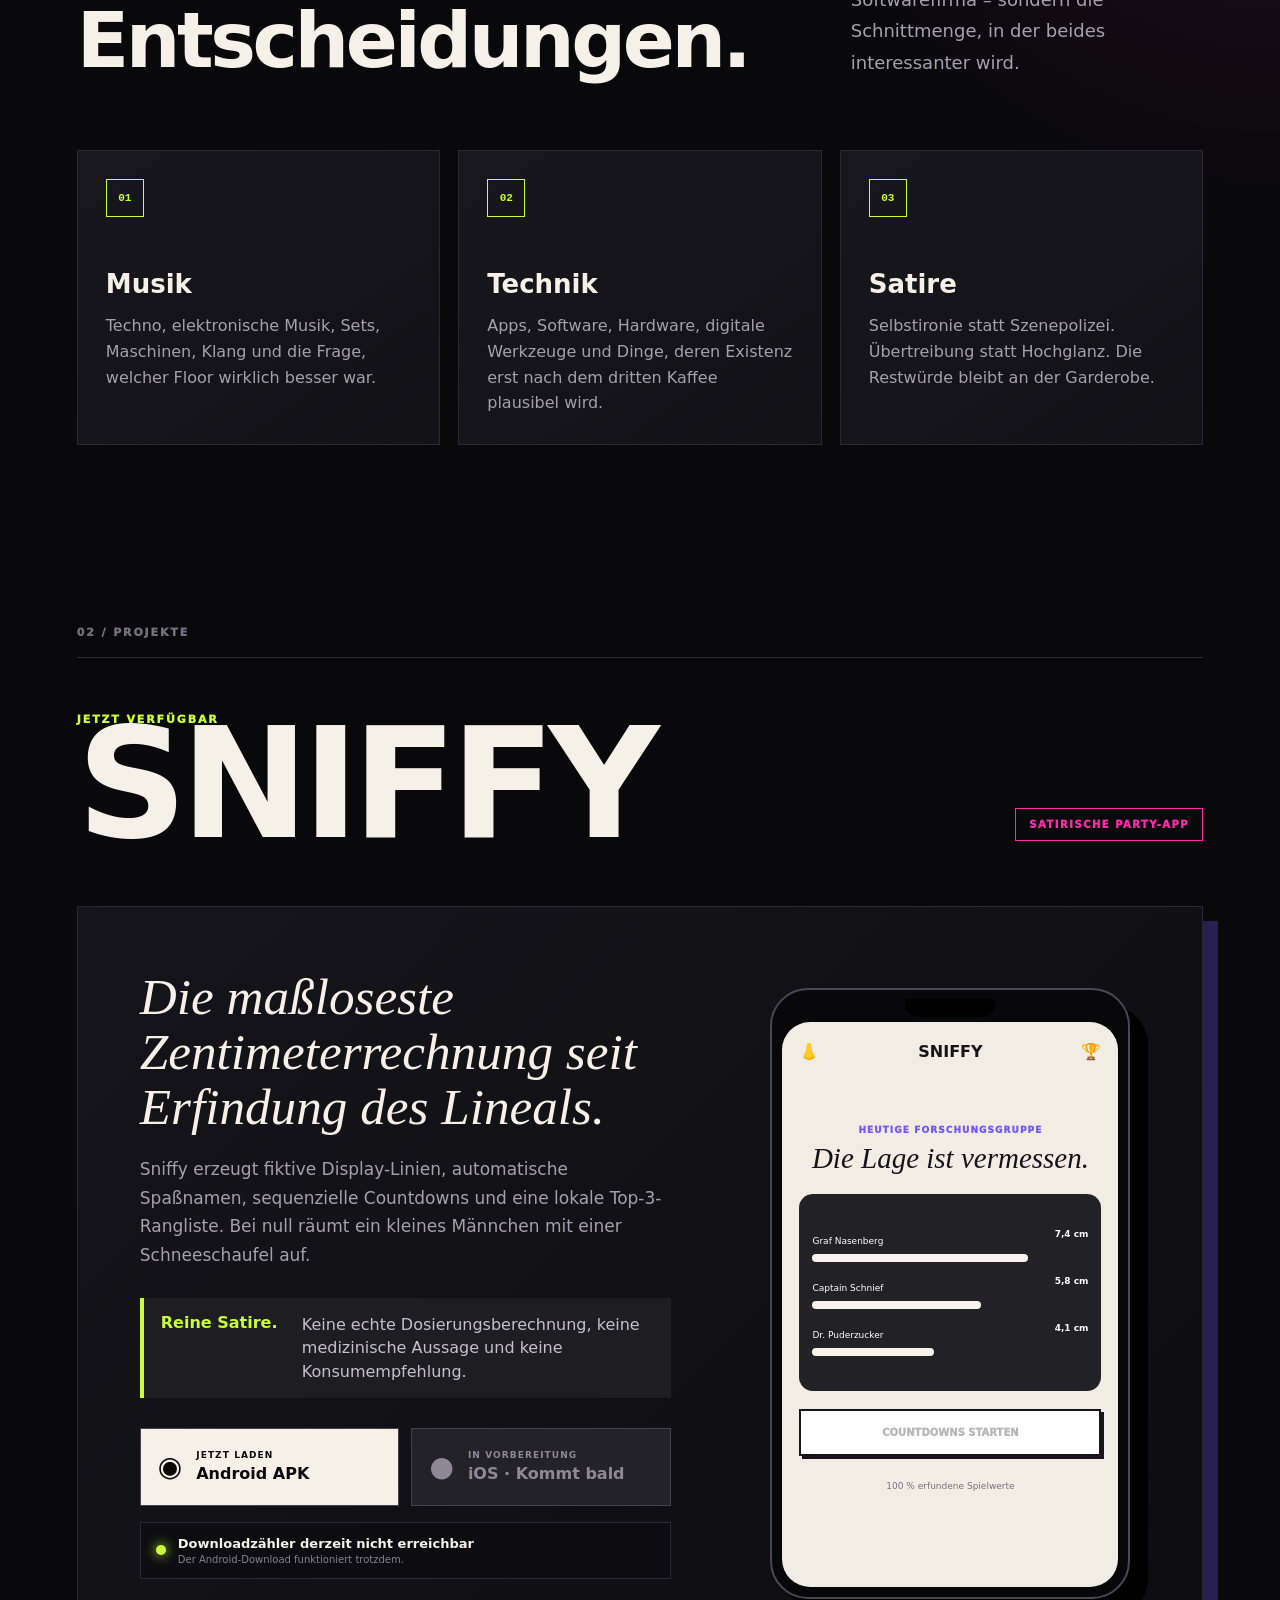
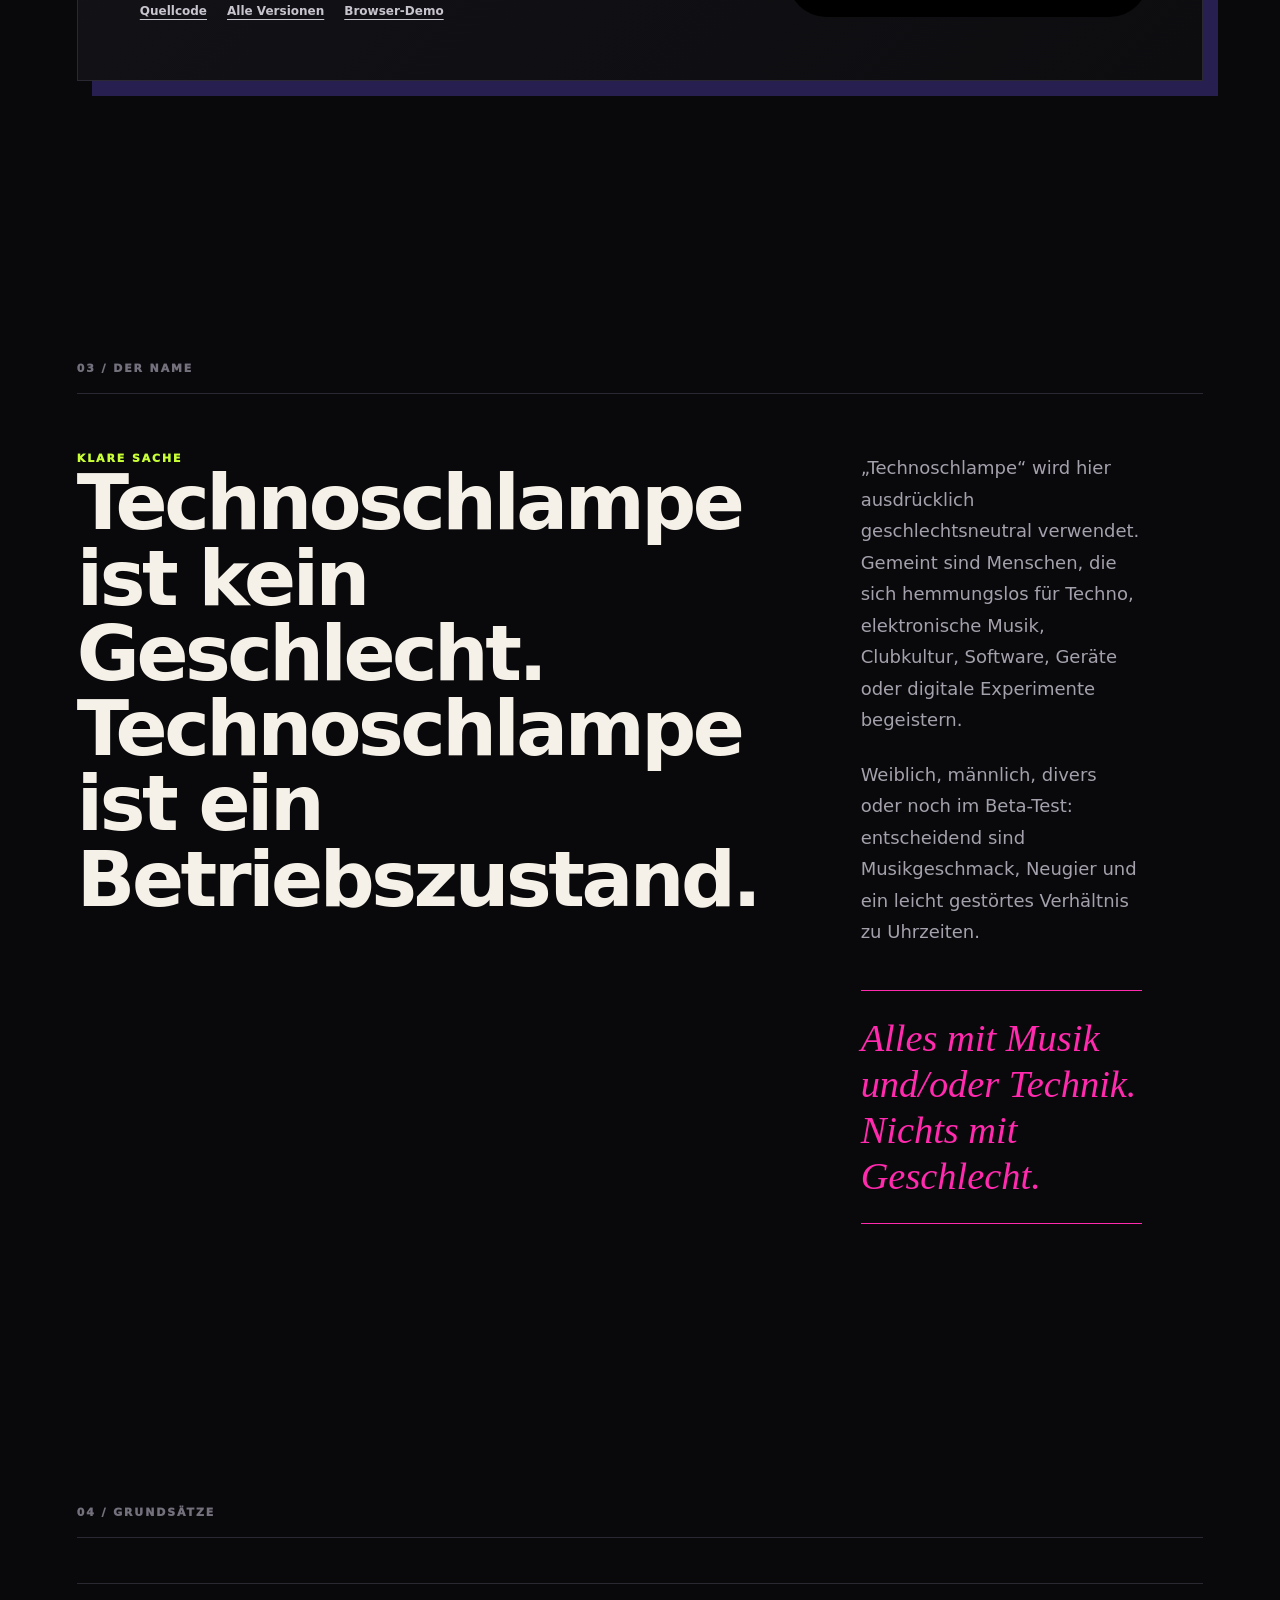
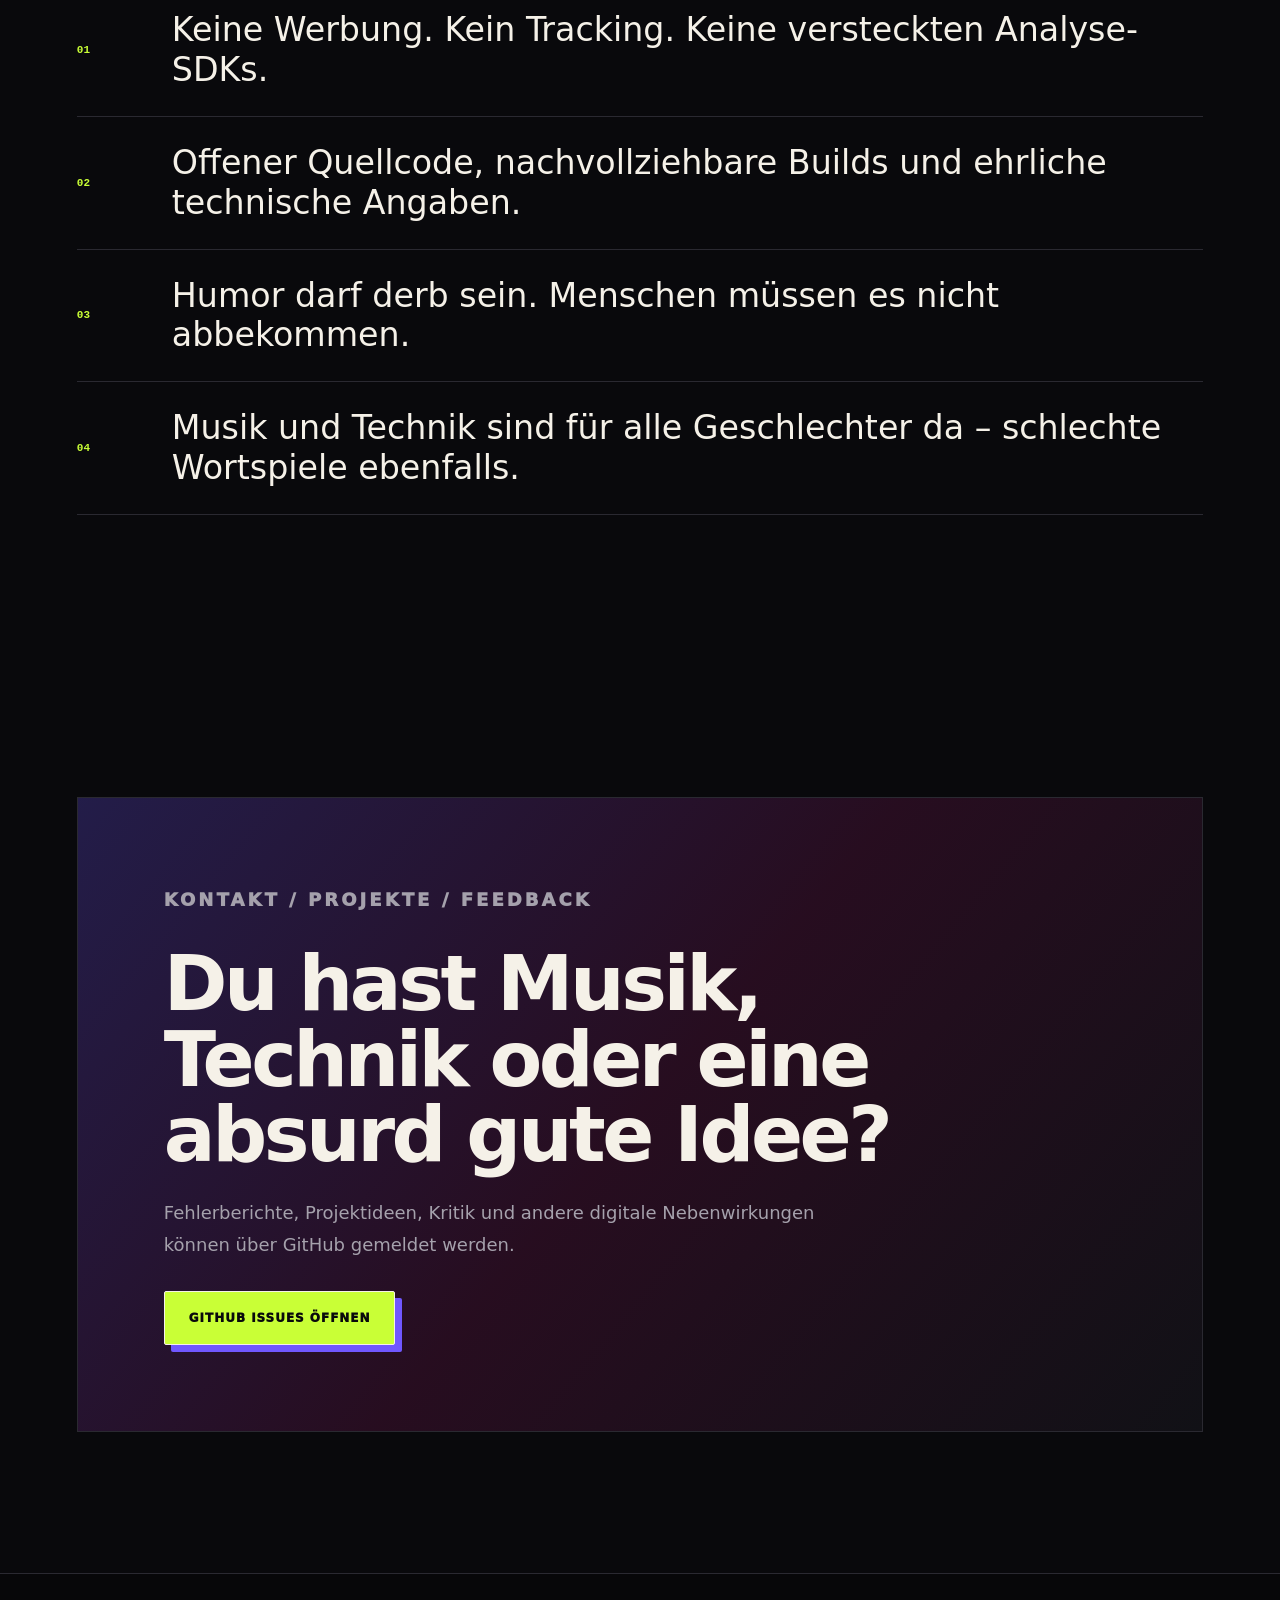
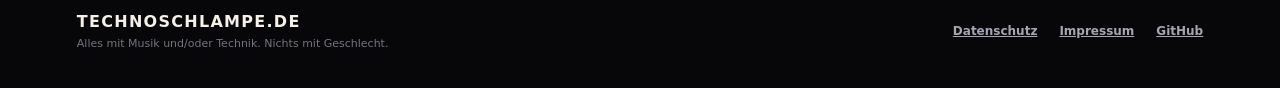
==== commit add8831b: "Publish Technoschlampe landing page" ====
--- a/docs/index.html
+++ b/docs/index.html
@@ -3,288 +3,270 @@
 <head>
   <meta charset="utf-8">
   <meta name="viewport" content="width=device-width,initial-scale=1,viewport-fit=cover">
-  <meta name="theme-color" content="#f4efe5">
-  <meta name="description" content="Sniffy – die satirische Offline-Party-App mit fiktiven Zentimeterlinien, Countdowns und lokaler Rangliste.">
-  <meta property="og:title" content="Sniffy – maßloser Quatsch in Zentimetern">
-  <meta property="og:description" content="Keine echte Dosierung. Keine Cloud. Nur fiktive Linien, dramatische Countdowns und ein Männchen mit Schneeschaufel.">
+  <meta name="theme-color" content="#09090c">
+  <meta name="description" content="Technoschlampe.de – alles mit Musik und/oder Technik. Nichts mit Geschlecht.">
+  <meta property="og:title" content="Technoschlampe.de">
+  <meta property="og:description" content="Alles mit Musik und/oder Technik. Nichts mit Geschlecht.">
   <meta property="og:type" content="website">
-  <meta property="og:url" content="https://dgw3000.github.io/sniffy/">
-  <link rel="icon" href="assets/app-icon.png">
+  <meta property="og:url" content="https://technoschlampe.de/">
+  <meta property="og:image" content="https://technoschlampe.de/assets/og-card.svg">
+  <link rel="icon" href="assets/favicon.svg" type="image/svg+xml">
   <link rel="stylesheet" href="style.css">
-  <script src="download-counter.js?v=2" defer></script>
-  <title>Sniffy – Satirische Party-App herunterladen</title>
+  <script src="site.js?v=1" defer></script>
+  <title>Technoschlampe.de – Musik, Technik und kontrollierter Kontrollverlust</title>
 </head>
-
 <body>
+  <a class="skip-link" href="#main">Zum Inhalt</a>
+
   <header class="site-header">
-    <a class="brand" href="./" aria-label="Sniffy Startseite">
-      <img src="assets/app-icon.png" alt="" width="48" height="48">
-      <span>SNIFFY</span>
+    <a class="brand" href="./" aria-label="Technoschlampe Startseite">
+      <span class="brand-mark" aria-hidden="true">
+        <i></i><i></i><i></i><i></i><i></i>
+      </span>
+      <span class="brand-text">
+        <b>TECHNO</b><em>SCHLAMPE</em>
+      </span>
     </a>
 
     <nav aria-label="Hauptnavigation">
-      <a href="#was-ist-das">Was ist das?</a>
-      <a href="#download">Download</a>
-      <a href="privacy.html">Datenschutz</a>
-      <a href="https://github.com/Dgw3000/sniffy">Quellcode</a>
+      <a href="#manifest">Manifest</a>
+      <a href="#projekte">Projekte</a>
+      <a href="#bedeutung">Der Name</a>
+      <a href="#kontakt">Kontakt</a>
     </nav>
   </header>
 
-  <main>
+  <main id="main">
     <section class="hero">
+      <div class="hero-grid" aria-hidden="true"></div>
+      <div class="hero-noise" aria-hidden="true"></div>
+
       <div class="hero-copy">
-        <p class="eyebrow">OFFLINE · OPEN SOURCE · WISSENSCHAFTLICH ÄUSSERST FRAGWÜRDIG</p>
-
-        <h1>Die maßloseste Zentimeterrechnung seit Erfindung des Lineals.</h1>
-
-        <p class="lead">
-          Sniffy nimmt ein paar harmlose Personendaten, vergibt respektlose Spaßnamen,
-          legt fiktive Linien auf den Bildschirm und inszeniert daraus eine dramatische
-          Countdown-Show. Bei null räumt ein kleines Männchen den ganzen Unsinn mit der
-          Schneeschaufel weg.
+        <p class="kicker">MUSIK · TECHNIK · NACHTLEBEN · OPEN SOURCE</p>
+        <h1>
+          Alles mit
+          <span>Musik</span>
+          und/oder
+          <span>Technik.</span>
+        </h1>
+        <p class="hero-line">Nichts mit Geschlecht.</p>
+
+        <p class="hero-intro">
+          Technoschlampe.de ist ein selbstironischer Ort für elektronische Musik,
+          Clubkultur, Software, digitale Experimente und Projekte, die niemand
+          bestellt hat – die aber trotzdem gebaut werden mussten.
         </p>
 
-        <p class="hero-joke">
-          Endlich eine App, die aus Körpergröße, Alter und Gruppendynamik exakt das berechnet,
-          was wissenschaftlich längst widerlegt wäre – wenn es jemals jemand behauptet hätte.
+        <div class="hero-actions">
+          <a class="button primary" href="#projekte">Aktuelles Projekt</a>
+          <a class="button ghost" href="#bedeutung">Was soll der Name?</a>
+        </div>
+
+        <div class="status-strip" aria-label="Status">
+          <span><i class="status-dot"></i> Online</span>
+          <span>Geschlechtsneutral</span>
+          <span>Basskompatibel</span>
+          <span>Debug-Modus aktiv</span>
+        </div>
+      </div>
+
+      <div class="hero-visual" aria-label="Abstrakte Club- und Technikgrafik">
+        <div class="orb orb-one"></div>
+        <div class="orb orb-two"></div>
+        <div class="deck">
+          <div class="deck-header">
+            <span>TS-01</span>
+            <span>132 BPM</span>
+          </div>
+          <div class="waveform" aria-hidden="true">
+            <i></i><i></i><i></i><i></i><i></i><i></i><i></i><i></i>
+            <i></i><i></i><i></i><i></i><i></i><i></i><i></i><i></i>
+            <i></i><i></i><i></i><i></i><i></i><i></i><i></i><i></i>
+          </div>
+          <div class="deck-center">
+            <div class="record"><span></span></div>
+            <div class="deck-data">
+              <p>TRACK</p>
+              <b>CONTROLLED CHAOS</b>
+              <small>TECHNO / CODE / SATIRE</small>
+            </div>
+          </div>
+          <div class="deck-footer">
+            <span>PLAYING</span>
+            <div class="progress"><i></i></div>
+            <span>04:20</span>
+          </div>
+        </div>
+      </div>
+    </section>
+
+    <section id="manifest" class="section manifest">
+      <div class="section-label">01 / MANIFEST</div>
+      <div class="manifest-copy">
+        <h2>Zwischen Bassdrum, Bildschirm und schlechten Entscheidungen.</h2>
+        <p>
+          Hier treffen drückende Kicks auf Quellcode, verschwitzte Keller auf
+          saubere Builds und Clubhumor auf technische Neugier. Technoschlampe.de
+          ist weder Musikmagazin noch Softwarefirma – sondern die Schnittmenge,
+          in der beides interessanter wird.
         </p>
-
-        <div id="download" class="platform-actions">
-          <a
-            id="android-download"
-            class="platform-button android"
-            href="https://github.com/Dgw3000/sniffy/releases/latest/download/Sniffy.apk"
-          >
-            <span class="platform-icon" aria-hidden="true">🤖</span>
-            <span>
-              <small>Jetzt erhältlich für</small>
-              <strong>Android herunterladen</strong>
-            </span>
-          </a>
-
-          <div class="platform-button ios disabled" aria-disabled="true">
-            <span class="platform-icon" aria-hidden="true">🍎</span>
-            <span>
-              <small>Apfel poliert noch die Schaufel</small>
-              <strong>iOS · Kommt bald</strong>
-            </span>
-          </div>
-        </div>
-
-        <div class="download-stat" aria-live="polite">
-          <span class="counter-dot" aria-hidden="true"></span>
-          <div>
-            <strong id="download-count">Downloadzähler lädt …</strong>
-            <span id="download-caption">Gezählt werden ausschließlich APK-Downloads aus GitHub Releases.</span>
-          </div>
-        </div>
-
-        <div class="version-row">
-          <span>Version 1.2.1</span>
-          <span>Android 6+</span>
-          <span>Keine Berechtigungen</span>
-          <span>Kein Netzwerkzugriff</span>
-        </div>
-      </div>
-
-      <div class="phone" aria-label="Vorschau der Sniffy-App">
-        <div class="phone-top"></div>
-        <div class="phone-screen">
-          <div class="mini-head">
-            <span aria-hidden="true">👃</span>
-            <b>SNIFFY</b>
-            <span aria-hidden="true">🏆</span>
-          </div>
-
-          <p class="mini-kicker">HEUTIGE FORSCHUNGSGRUPPE</p>
-          <h2>Die Lage ist vermessen.</h2>
-
-          <div class="mini-stage">
-            <div>
-              <span>Graf Nasenberg</span>
-              <b>7,4 cm</b>
-              <i style="width:72%"></i>
-            </div>
-            <div>
-              <span>Captain Schnief</span>
-              <b>5,8 cm</b>
-              <i style="width:57%"></i>
-            </div>
-            <div>
-              <span>Dr. Puderzucker</span>
-              <b>4,1 cm</b>
-              <i style="width:42%"></i>
-            </div>
-          </div>
-
-          <button type="button" disabled>COUNTDOWNS STARTEN</button>
-
-          <p class="mini-disclaimer">
-            100 % erfundene Spielwerte.<br>
-            0 % medizinische Bedeutung.
-          </p>
-        </div>
-      </div>
-    </section>
-
-    <section class="satire-note" aria-label="Satirehinweis">
-      <strong>Keine Panik, Herr Doktor.</strong>
-      <p>
-        Sniffy berechnet keine Stoffmenge, Verträglichkeit, Wirkung oder Konsumempfehlung.
-        Sämtliche Zentimeterwerte sind erfundene Spielwerte und dienen ausschließlich der Satire.
-      </p>
-    </section>
-
-    <section id="was-ist-das" class="section intro-section">
-      <div>
-        <p class="eyebrow">WAS MACHT SNIFFY?</p>
-        <h2>Ein Gruppenexperiment ohne wissenschaftlichen Beirat.</h2>
-      </div>
-
-      <div class="intro-copy">
-        <p>
-          Du wählst die Personenzahl und trägst pro Person Geschlecht, Gewicht, Größe und Alter ein.
-          Sniffy erfindet daraus einen Spaßnamen und eine sichtbar dargestellte, vollständig fiktive
-          Zentimeterlinie.
-        </p>
-        <p>
-          Alle Linien erscheinen gleichzeitig. Danach starten die Countdowns nacheinander bei fünf.
-          Bei null schiebt das digitale Schaufelmännchen die jeweilige Linie aus dem Bild. Echte Namen
-          oder Aliase können freiwillig lokal gespeichert werden; die Zentimeter werden in der
-          Wochen- und Monatsrangliste addiert.
-        </p>
-      </div>
-    </section>
-
-    <section class="section">
-      <p class="eyebrow">DIE KERNKOMPETENZEN</p>
-      <h2>Große Zahlen, kleine Verantwortung.</h2>
-
-      <div class="feature-grid">
+      </div>
+
+      <div class="manifest-grid">
         <article>
           <span>01</span>
-          <h3>Mehrpersonen-Modus</h3>
-          <p>Bis zu acht Forschungsobjekte gleichzeitig – ein Ethikrat wurde vorsorglich nicht eingeladen.</p>
+          <h3>Musik</h3>
+          <p>Techno, elektronische Musik, Sets, Maschinen, Klang und die Frage, welcher Floor wirklich besser war.</p>
         </article>
-
         <article>
           <span>02</span>
-          <h3>Fiktive Zentimeter</h3>
-          <p>Die Linien sehen überzeugend aus, besitzen aber ungefähr so viel pharmakologische Relevanz wie ein Zollstock im Horoskop.</p>
+          <h3>Technik</h3>
+          <p>Apps, Software, Hardware, digitale Werkzeuge und Dinge, deren Existenz erst nach dem dritten Kaffee plausibel wird.</p>
         </article>
-
         <article>
           <span>03</span>
-          <h3>Countdown-Drama</h3>
-          <p>Fünf Sekunden Spannung pro Linie. Danach übernimmt der kleinste Winterdienst der Welt.</p>
+          <h3>Satire</h3>
+          <p>Selbstironie statt Szenepolizei. Übertreibung statt Hochglanz. Die Restwürde bleibt an der Garderobe.</p>
         </article>
-
-        <article>
-          <span>04</span>
-          <h3>Lokale Top 3</h3>
-          <p>Namen, Aliase und Spielwerte bleiben auf deinem Gerät. Niemand im Internet muss wissen, wer Graf Nasenberg ist.</p>
-        </article>
-
-        <article>
-          <span>05</span>
-          <h3>Vollständig offline</h3>
-          <p>Keine Konten, keine Cloud, keine Werbung, keine Analyse-SDKs und keine heimlichen Ferngläser.</p>
-        </article>
-
-        <article>
-          <span>06</span>
-          <h3>Freie Software</h3>
-          <p>Der Quellcode ist öffentlich. Fehler, Unsinn und Schaufeltechnik können also unabhängig begutachtet werden.</p>
-        </article>
-      </div>
-    </section>
-
-    <section class="section platforms">
-      <div class="platform-card android-card">
-        <p class="eyebrow">ANDROID</p>
-        <h2>Bereit zum Schaufeln.</h2>
+      </div>
+    </section>
+
+    <section id="projekte" class="section projects">
+      <div class="section-label">02 / PROJEKTE</div>
+
+      <div class="project-head">
+        <div>
+          <p class="eyebrow">JETZT VERFÜGBAR</p>
+          <h2>Sniffy</h2>
+        </div>
+        <div class="project-tag">SATIRISCHE PARTY-APP</div>
+      </div>
+
+      <div class="project-card">
+        <div class="project-copy">
+          <p class="project-lead">
+            Die maßloseste Zentimeterrechnung seit Erfindung des Lineals.
+          </p>
+          <p>
+            Sniffy erzeugt fiktive Display-Linien, automatische Spaßnamen,
+            sequenzielle Countdowns und eine lokale Top-3-Rangliste. Bei null
+            räumt ein kleines Männchen mit einer Schneeschaufel auf.
+          </p>
+
+          <div class="satire-warning">
+            <strong>Reine Satire.</strong>
+            <span>Keine echte Dosierungsberechnung, keine medizinische Aussage und keine Konsumempfehlung.</span>
+          </div>
+
+          <div class="platform-buttons">
+            <a
+              id="android-download"
+              class="store-button android"
+              href="https://github.com/Dgw3000/sniffy/releases/latest/download/Sniffy.apk"
+            >
+              <span class="store-icon" aria-hidden="true">◉</span>
+              <span><small>JETZT LADEN</small><b>Android APK</b></span>
+            </a>
+
+            <div class="store-button ios disabled" aria-disabled="true">
+              <span class="store-icon" aria-hidden="true">●</span>
+              <span><small>IN VORBEREITUNG</small><b>iOS · Kommt bald</b></span>
+            </div>
+          </div>
+
+          <div class="download-counter" aria-live="polite">
+            <span class="pulse" aria-hidden="true"></span>
+            <div>
+              <strong id="download-count">Downloadzähler lädt …</strong>
+              <small id="download-caption">Gezählt werden APK-Downloads aus GitHub Releases.</small>
+            </div>
+          </div>
+
+          <div class="project-links">
+            <a href="https://github.com/Dgw3000/sniffy">Quellcode</a>
+            <a href="https://github.com/Dgw3000/sniffy/releases">Alle Versionen</a>
+            <a href="https://dgw3000.github.io/sniffy/demo/">Browser-Demo</a>
+          </div>
+        </div>
+
+        <div class="project-phone">
+          <div class="phone-shell">
+            <div class="phone-notch"></div>
+            <div class="phone-screen">
+              <div class="phone-head">
+                <span>👃</span><b>SNIFFY</b><span>🏆</span>
+              </div>
+              <p class="phone-kicker">HEUTIGE FORSCHUNGSGRUPPE</p>
+              <h3>Die Lage ist vermessen.</h3>
+              <div class="line-stage">
+                <div><span>Graf Nasenberg</span><b>7,4 cm</b><i style="width:78%"></i></div>
+                <div><span>Captain Schnief</span><b>5,8 cm</b><i style="width:61%"></i></div>
+                <div><span>Dr. Puderzucker</span><b>4,1 cm</b><i style="width:44%"></i></div>
+              </div>
+              <button type="button" disabled>COUNTDOWNS STARTEN</button>
+              <small>100 % erfundene Spielwerte</small>
+            </div>
+          </div>
+        </div>
+      </div>
+    </section>
+
+    <section id="bedeutung" class="section meaning">
+      <div class="section-label">03 / DER NAME</div>
+      <div class="meaning-grid">
+        <div>
+          <p class="eyebrow">KLARE SACHE</p>
+          <h2>Technoschlampe ist kein Geschlecht. Technoschlampe ist ein Betriebszustand.</h2>
+        </div>
+        <div class="meaning-copy">
+          <p>
+            „Technoschlampe“ wird hier ausdrücklich geschlechtsneutral verwendet.
+            Gemeint sind Menschen, die sich hemmungslos für Techno, elektronische
+            Musik, Clubkultur, Software, Geräte oder digitale Experimente begeistern.
+          </p>
+          <p>
+            Weiblich, männlich, divers oder noch im Beta-Test: entscheidend sind
+            Musikgeschmack, Neugier und ein leicht gestörtes Verhältnis zu Uhrzeiten.
+          </p>
+          <blockquote>
+            Alles mit Musik und/oder Technik. Nichts mit Geschlecht.
+          </blockquote>
+        </div>
+      </div>
+    </section>
+
+    <section class="section values">
+      <div class="section-label">04 / GRUNDSÄTZE</div>
+      <div class="values-list">
+        <div><span>01</span><p>Keine Werbung. Kein Tracking. Keine versteckten Analyse-SDKs.</p></div>
+        <div><span>02</span><p>Offener Quellcode, nachvollziehbare Builds und ehrliche technische Angaben.</p></div>
+        <div><span>03</span><p>Humor darf derb sein. Menschen müssen es nicht abbekommen.</p></div>
+        <div><span>04</span><p>Musik und Technik sind für alle Geschlechter da – schlechte Wortspiele ebenfalls.</p></div>
+      </div>
+    </section>
+
+    <section id="kontakt" class="section contact">
+      <div class="contact-card">
+        <p class="eyebrow">KONTAKT / PROJEKTE / FEEDBACK</p>
+        <h2>Du hast Musik, Technik oder eine absurd gute Idee?</h2>
         <p>
-          Die APK funktioniert vollständig offline und benötigt keine Android-Berechtigungen.
-          Beim ersten Installieren muss dein Browser eventuell als Installationsquelle erlaubt werden.
+          Fehlerberichte, Projektideen, Kritik und andere digitale Nebenwirkungen
+          können über GitHub gemeldet werden.
         </p>
-        <a
-          class="button primary"
-          href="https://github.com/Dgw3000/sniffy/releases/latest/download/Sniffy.apk"
-          data-android-download
-        >
-          Sniffy.apk herunterladen
-        </a>
-        <small>Android 6 oder neuer · Paket de.dgw3000.sniffy</small>
-      </div>
-
-      <div class="platform-card ios-card">
-        <div class="soon-badge">KOMMT BALD</div>
-        <p class="eyebrow">iOS</p>
-        <h2>Apple zählt noch bis fünf.</h2>
-        <p>
-          Die iOS-Version ist vorbereitet. Bis Veröffentlichung und Signierung abgeschlossen sind,
-          bleibt die Schneeschaufel im Cupertino-Geräteschuppen.
-        </p>
-        <span class="button muted-button" aria-disabled="true">iOS-Version in Vorbereitung</span>
-        <small>Kein Erscheinungstermin versprochen. Das wäre zu seriös.</small>
-      </div>
-    </section>
-
-    <section class="section install-section">
-      <div>
-        <p class="eyebrow">INSTALLATION AUF ANDROID</p>
-        <h2>Vier Schritte bis zur fragwürdigen Forschung.</h2>
-        <ol>
-          <li>Auf „Android herunterladen“ tippen.</li>
-          <li>Die heruntergeladene Datei <code>Sniffy.apk</code> öffnen.</li>
-          <li>Falls Android nachfragt, die Installation aus dieser Quelle für den Browser erlauben.</li>
-          <li>„Installieren“ auswählen und den wissenschaftlichen Ruf vorübergehend ablegen.</li>
-        </ol>
-        <p class="fineprint">
-          Bei Updates müssen Paketname und Signaturschlüssel unverändert bleiben.
-          Dann bleiben auch lokal gespeicherte Rankings erhalten.
-        </p>
-      </div>
-
-      <aside class="tech-card">
-        <h3>Technische Angaben</h3>
-        <dl>
-          <div><dt>Paket</dt><dd>de.dgw3000.sniffy</dd></div>
-          <div><dt>Version</dt><dd>1.2.1</dd></div>
-          <div><dt>Android</dt><dd>6 oder neuer</dd></div>
-          <div><dt>Ziel-API</dt><dd>36</dd></div>
-          <div><dt>Berechtigungen</dt><dd>keine</dd></div>
-          <div><dt>Netzwerkzugriff</dt><dd>nein</dd></div>
-          <div><dt>Lizenz</dt><dd>GPL-3.0</dd></div>
-        </dl>
-
-        <p class="hash-label">SHA-256</p>
-        <code>7ccaf9857a96a326dab618cb640bffb43de0a58035b77451f06a49d2fca99ba4</code>
-        <a href="checksums.txt">Prüfsumme als Text anzeigen</a>
-      </aside>
-    </section>
-
-    <section class="section cta">
-      <p class="eyebrow">NOCH NICHT ÜBERZEUGT?</p>
-      <h2>Erst im Browser unseriös werden.</h2>
-      <p>
-        Die Browser-Demo läuft ohne Installation. Lokale Testdaten bleiben ausschließlich in deinem Browser.
-      </p>
-      <a class="button secondary" href="demo/">Browser-Demo öffnen</a>
+        <a class="button primary" href="https://github.com/Dgw3000/sniffy/issues">GitHub Issues öffnen</a>
+      </div>
     </section>
   </main>
 
   <footer>
-    <div>
-      <b>Sniffy</b>
-      <span>Satirisches Offline-Partyspiel ohne pharmakologischen Erkenntnisgewinn.</span>
+    <div class="footer-brand">
+      <b>TECHNOSCHLAMPE.DE</b>
+      <span>Alles mit Musik und/oder Technik. Nichts mit Geschlecht.</span>
     </div>
-
     <nav>
       <a href="privacy.html">Datenschutz</a>
-      <a href="https://github.com/Dgw3000/sniffy">Quellcode</a>
-      <a href="https://github.com/Dgw3000/sniffy/releases">Versionen</a>
-      <a href="https://github.com/Dgw3000/sniffy/blob/main/LICENSE">GPL-3.0</a>
+      <a href="impressum.html">Impressum</a>
+      <a href="https://github.com/Dgw3000/sniffy">GitHub</a>
     </nav>
   </footer>
 </body>
--- a/docs/style.css
+++ b/docs/style.css
@@ -1,779 +1,227 @@
-:root {
-  --paper: #f4efe5;
-  --paper-deep: #e9dfcf;
-  --ink: #171412;
-  --purple: #7047d8;
-  --purple-dark: #4c2b9a;
-  --pink: #d622df;
-  --yellow: #ffd84c;
-  --green: #a7ef6a;
-  --muted: #716a62;
-  --card: #fffaf2;
-  --line: #b7aa9b;
-  --dark: #1d1b20;
-}
-
-* {
-  box-sizing: border-box;
-}
-
-html {
-  scroll-behavior: smooth;
-}
-
-body {
-  margin: 0;
+:root{
+  --bg:#09090c;
+  --panel:#111116;
+  --panel-2:#17171d;
+  --ink:#f5f1e8;
+  --muted:#a5a1ac;
+  --acid:#c9ff36;
+  --magenta:#ff2aad;
+  --violet:#7057ff;
+  --cyan:#31d9ff;
+  --line:#2a2931;
+  --shadow:#000;
+}
+*{box-sizing:border-box}
+html{scroll-behavior:smooth}
+body{
+  margin:0;
   background:
-    radial-gradient(circle at 12% 5%, rgba(214, 34, 223, .08), transparent 28rem),
-    radial-gradient(circle at 88% 15%, rgba(112, 71, 216, .12), transparent 32rem),
-    var(--paper);
-  color: var(--ink);
-  font-family: Inter, ui-sans-serif, system-ui, -apple-system, BlinkMacSystemFont, "Segoe UI", sans-serif;
-}
-
-a {
-  color: inherit;
-}
-
-code {
-  font-family: "SFMono-Regular", Consolas, "Liberation Mono", monospace;
-}
-
-.site-header {
-  position: sticky;
-  top: 0;
-  z-index: 20;
-  display: flex;
-  align-items: center;
-  justify-content: space-between;
-  gap: 24px;
-  padding: 14px clamp(18px, 5vw, 72px);
-  border-bottom: 2px solid var(--ink);
-  background: rgba(244, 239, 229, .94);
-  backdrop-filter: blur(12px);
-}
-
-.brand {
-  display: flex;
-  align-items: center;
-  gap: 10px;
-  text-decoration: none;
-  font-weight: 1000;
-  letter-spacing: .08em;
-}
-
-.brand img {
-  border: 2px solid var(--ink);
-  border-radius: 12px;
-  box-shadow: 3px 3px 0 var(--ink);
-}
-
-.site-header nav,
-.site-header nav a {
-  display: flex;
-  gap: 22px;
-  align-items: center;
-}
-
-.site-header nav a {
-  font-size: 13px;
-  font-weight: 850;
-  text-decoration: none;
-}
-
-.site-header nav a:hover {
-  text-decoration: underline;
-  text-underline-offset: 4px;
-}
-
-.hero {
-  display: grid;
-  grid-template-columns: minmax(0, 1.15fr) minmax(280px, .72fr);
-  gap: clamp(35px, 7vw, 110px);
-  align-items: center;
-  max-width: 1280px;
-  margin: auto;
-  padding: clamp(56px, 8vw, 118px) clamp(20px, 5vw, 72px);
-}
-
-.eyebrow {
-  margin: 0 0 14px;
-  font-size: 12px;
-  font-weight: 1000;
-  letter-spacing: .15em;
-  color: var(--purple);
-}
-
-h1 {
-  max-width: 880px;
-  margin: 0;
-  font: italic clamp(43px, 6.7vw, 84px) / .98 Georgia, serif;
-  letter-spacing: -.045em;
-}
-
-.lead {
-  max-width: 760px;
-  margin: 27px 0 15px;
-  font-size: clamp(17px, 2vw, 22px);
-  line-height: 1.56;
-  color: var(--muted);
-}
-
-.hero-joke {
-  max-width: 710px;
-  margin: 0 0 28px;
-  padding-left: 15px;
-  border-left: 4px solid var(--yellow);
-  color: #47413b;
-  font-size: 15px;
-  font-weight: 700;
-  line-height: 1.55;
-}
-
-.platform-actions {
-  display: grid;
-  grid-template-columns: repeat(2, minmax(220px, 1fr));
-  gap: 13px;
-  max-width: 720px;
-}
-
-.platform-button {
-  min-height: 76px;
-  display: flex;
-  align-items: center;
-  gap: 14px;
-  padding: 13px 17px;
-  border: 2px solid var(--ink);
-  border-radius: 15px;
-  text-decoration: none;
-  box-shadow: 5px 5px 0 var(--ink);
-}
-
-.platform-button.android {
-  background: var(--purple);
-  color: white;
-  transition: transform .15s, box-shadow .15s;
-}
-
-.platform-button.android:hover {
-  transform: translate(-2px, -2px);
-  box-shadow: 8px 8px 0 var(--ink);
-}
-
-.platform-button.ios {
-  background: #e5ded3;
-  color: #746d65;
-}
-
-.platform-button.disabled {
-  cursor: not-allowed;
-  opacity: .88;
-}
-
-.platform-icon {
-  font-size: 30px;
-}
-
-.platform-button span:last-child {
-  display: grid;
-  gap: 3px;
-}
-
-.platform-button small {
-  font-size: 10px;
-  font-weight: 750;
-  letter-spacing: .08em;
-  text-transform: uppercase;
-  opacity: .82;
-}
-
-.platform-button strong {
-  font-size: 16px;
-}
-
-.download-stat {
-  display: flex;
-  align-items: center;
-  gap: 12px;
-  max-width: 720px;
-  margin-top: 18px;
-  padding: 13px 16px;
-  border: 1px solid var(--ink);
-  border-radius: 13px;
-  background: rgba(255, 250, 242, .72);
-}
-
-.counter-dot {
-  flex: 0 0 auto;
-  width: 12px;
-  height: 12px;
-  border: 2px solid var(--ink);
-  border-radius: 50%;
-  background: var(--green);
-  box-shadow: 2px 2px 0 var(--ink);
-}
-
-.download-stat div {
-  display: grid;
-  gap: 3px;
-}
-
-.download-stat strong {
-  font-size: 14px;
-}
-
-.download-stat span:last-child {
-  color: var(--muted);
-  font-size: 11px;
-  line-height: 1.35;
-}
-
-.version-row {
-  display: flex;
-  flex-wrap: wrap;
-  gap: 8px;
-  margin-top: 18px;
-}
-
-.version-row span {
-  padding: 6px 10px;
-  border: 1px solid var(--ink);
-  border-radius: 999px;
-  background: #fff;
-  font-size: 11px;
-  font-weight: 850;
-}
-
-.phone {
-  position: relative;
-  width: min(100%, 375px);
-  margin: auto;
-  padding: 12px;
-  border: 3px solid var(--ink);
-  border-radius: 42px;
-  background: #242326;
-  box-shadow: 16px 18px 0 var(--ink), 0 30px 70px rgba(35, 24, 48, .22);
-  transform: rotate(2deg);
-}
-
-.phone-top {
-  width: 92px;
-  height: 21px;
-  margin: -3px auto 6px;
-  border-radius: 0 0 15px 15px;
-  background: #111;
-}
-
-.phone-screen {
-  min-height: 620px;
-  padding: 20px 18px;
-  border-radius: 29px;
-  background: var(--paper);
-  overflow: hidden;
-}
-
-.mini-head {
-  display: flex;
-  align-items: center;
-  justify-content: space-between;
-  font-size: 17px;
-}
-
-.mini-kicker {
-  margin: 58px 0 7px;
-  color: var(--purple);
-  font-size: 9px;
-  font-weight: 1000;
-  letter-spacing: .1em;
-  text-align: center;
-}
-
-.phone-screen h2 {
-  margin: 0 0 20px;
-  font: italic 31px Georgia, serif;
-  text-align: center;
-}
-
-.mini-stage {
-  padding: 26px 13px;
-  border-radius: 14px;
-  background: #202124;
-  color: #fff;
-}
-
-.mini-stage div {
-  margin: 14px 0;
-}
-
-.mini-stage span,
-.mini-stage b {
-  font-size: 9px;
-}
-
-.mini-stage b {
-  float: right;
-}
-
-.mini-stage i {
-  display: block;
-  height: 8px;
-  margin-top: 7px;
-  border-radius: 99px;
-  background: #f7f6ee;
-  box-shadow: 0 2px 5px #000;
-}
-
-.phone-screen button {
-  width: 100%;
-  height: 48px;
-  margin-top: 20px;
-  border: 2px solid var(--ink);
-  border-radius: 11px;
-  background: #fff;
-  font-size: 11px;
-  font-weight: 1000;
-  box-shadow: 3px 3px 0 var(--ink);
-}
-
-.mini-disclaimer {
-  margin: 28px 0 0;
-  color: var(--muted);
-  font-size: 10px;
-  font-weight: 750;
-  line-height: 1.5;
-  text-align: center;
-}
-
-.satire-note {
-  display: grid;
-  grid-template-columns: 220px 1fr;
-  gap: 25px;
-  max-width: 1100px;
-  margin: 0 auto;
-  padding: 22px clamp(20px, 4vw, 38px);
-  border: 2px solid var(--ink);
-  border-radius: 18px;
-  background: var(--yellow);
-  box-shadow: 7px 7px 0 var(--ink);
-}
-
-.satire-note strong {
-  font-size: 17px;
-}
-
-.satire-note p {
-  margin: 0;
-  line-height: 1.5;
-}
-
-.section {
-  max-width: 1240px;
-  margin: auto;
-  padding: clamp(75px, 10vw, 138px) clamp(20px, 5vw, 72px);
-}
-
-.section h2 {
-  max-width: 800px;
-  margin: 0 0 38px;
-  font: italic clamp(36px, 5vw, 62px) / 1.05 Georgia, serif;
-}
-
-.intro-section {
-  display: grid;
-  grid-template-columns: 1fr .9fr;
-  gap: clamp(35px, 8vw, 110px);
-  align-items: start;
-}
-
-.intro-copy {
-  padding-top: 22px;
-}
-
-.intro-copy p {
-  margin: 0 0 22px;
-  color: var(--muted);
-  font-size: 18px;
-  line-height: 1.7;
-}
-
-.feature-grid {
-  display: grid;
-  grid-template-columns: repeat(3, 1fr);
-  gap: 18px;
-}
-
-.feature-grid article {
-  min-height: 270px;
-  padding: 24px;
-  border: 2px solid var(--ink);
-  border-radius: 17px;
-  background: var(--card);
-  box-shadow: 6px 6px 0 var(--ink);
-}
-
-.feature-grid article > span {
-  display: grid;
-  place-items: center;
-  width: 36px;
-  height: 36px;
-  border: 2px solid var(--ink);
-  border-radius: 50%;
-  background: var(--yellow);
-  font-size: 11px;
-  font-weight: 1000;
-}
-
-.feature-grid h3 {
-  margin: 30px 0 10px;
-  font-size: 21px;
-}
-
-.feature-grid p {
-  margin: 0;
-  color: var(--muted);
-  line-height: 1.55;
-}
-
-.platforms {
-  display: grid;
-  grid-template-columns: 1fr 1fr;
-  gap: 22px;
-}
-
-.platform-card {
-  position: relative;
-  min-height: 455px;
-  padding: clamp(28px, 4vw, 46px);
-  border: 2px solid var(--ink);
-  border-radius: 23px;
-  box-shadow: 8px 8px 0 var(--ink);
-}
-
-.platform-card h2 {
-  margin-bottom: 22px;
-  font-size: clamp(36px, 4vw, 52px);
-}
-
-.platform-card > p:not(.eyebrow) {
-  max-width: 560px;
-  color: var(--muted);
-  font-size: 17px;
-  line-height: 1.65;
-}
-
-.platform-card small {
-  display: block;
-  margin-top: 18px;
-  color: var(--muted);
-  font-weight: 700;
-  line-height: 1.4;
-}
-
-.android-card {
-  background: var(--card);
-}
-
-.ios-card {
-  background: #ded8cf;
-  overflow: hidden;
-}
-
-.soon-badge {
-  position: absolute;
-  top: 26px;
-  right: -39px;
-  width: 180px;
-  padding: 7px 0;
-  transform: rotate(38deg);
-  border: 2px solid var(--ink);
-  background: var(--yellow);
-  font-size: 10px;
-  font-weight: 1000;
-  letter-spacing: .1em;
-  text-align: center;
-}
-
-.button {
-  display: inline-flex;
-  align-items: center;
-  justify-content: center;
-  min-height: 52px;
-  padding: 0 22px;
-  border: 2px solid var(--ink);
-  border-radius: 13px;
-  font-size: 14px;
-  font-weight: 1000;
-  text-decoration: none;
-  box-shadow: 4px 4px 0 var(--ink);
-  transition: .15s;
-}
-
-.button:hover {
-  transform: translate(-1px, -1px);
-  box-shadow: 6px 6px 0 var(--ink);
-}
-
-.primary {
-  background: var(--purple);
-  color: #fff;
-}
-
-.secondary {
-  background: #fff;
-}
-
-.muted-button {
-  background: #c8c1b8;
-  color: #726b64;
-  cursor: not-allowed;
-}
-
-.install-section {
-  display: grid;
-  grid-template-columns: 1fr .9fr;
-  gap: clamp(35px, 7vw, 90px);
-  align-items: start;
-}
-
-.install-section ol {
-  padding-left: 24px;
-  font-size: 17px;
-  line-height: 1.75;
-}
-
-.fineprint {
-  color: var(--muted);
-  line-height: 1.55;
-}
-
-.tech-card {
-  padding: 26px;
-  border: 2px solid var(--ink);
-  border-radius: 18px;
-  background: var(--dark);
-  color: #fff;
-  box-shadow: 9px 9px 0 var(--purple);
-}
-
-.tech-card h3 {
-  margin-top: 0;
-  font-size: 22px;
-}
-
-.tech-card dl {
-  margin: 0;
-}
-
-.tech-card dl div {
-  display: flex;
-  justify-content: space-between;
-  gap: 20px;
-  padding: 12px 0;
-  border-bottom: 1px solid #4b4750;
-}
-
-.tech-card dt {
-  color: #bcb5c4;
-}
-
-.tech-card dd {
-  margin: 0;
-  font-weight: 900;
-  text-align: right;
-}
-
-.hash-label {
-  margin: 22px 0 8px;
-  color: #bcb5c4;
-  font-size: 11px;
-  font-weight: 1000;
-  letter-spacing: .13em;
-}
-
-.tech-card code {
-  display: block;
-  overflow-wrap: anywhere;
-  padding: 13px;
-  border-radius: 9px;
-  background: #0f0e10;
-  font-size: 11px;
-  line-height: 1.6;
-}
-
-.tech-card > a {
-  display: inline-block;
-  margin-top: 14px;
-  color: #ddd0ff;
-  font-weight: 850;
-}
-
-.cta {
-  text-align: center;
-}
-
-.cta h2,
-.cta p {
-  margin-left: auto;
-  margin-right: auto;
-}
-
-.cta p:not(.eyebrow) {
-  max-width: 650px;
-  color: var(--muted);
-  font-size: 18px;
-  line-height: 1.6;
-}
-
-.cta .button {
-  margin-top: 14px;
-}
-
-footer {
-  display: flex;
-  justify-content: space-between;
-  gap: 24px;
-  padding: 34px clamp(20px, 5vw, 72px);
-  border-top: 2px solid var(--ink);
-  background: #1c1a1e;
-  color: #fff;
-}
-
-footer > div {
-  display: grid;
-  gap: 5px;
-}
-
-footer span {
-  color: #aaa3ad;
-  font-size: 12px;
-}
-
-footer nav {
-  display: flex;
-  flex-wrap: wrap;
-  gap: 20px;
-  align-items: center;
-}
-
-footer a {
-  font-size: 13px;
-  font-weight: 800;
-}
-
-.legal {
-  max-width: 900px;
-  margin: auto;
-  padding: 70px 20px 120px;
-}
-
-.legal h1 {
-  font-size: 55px;
-}
-
-.legal h2 {
-  margin-top: 40px;
-}
-
-.legal p,
-.legal li {
-  color: #4f4a45;
-  line-height: 1.65;
-}
-
-.back-link {
-  display: inline-block;
-  margin-bottom: 35px;
-  font-weight: 900;
-}
-
-@media (max-width: 960px) {
-  .site-header nav a:not(:last-child) {
-    display: none;
-  }
-
-  .hero {
-    grid-template-columns: 1fr;
-  }
-
-  .phone {
-    max-width: 350px;
-  }
-
-  .feature-grid {
-    grid-template-columns: 1fr 1fr;
-  }
-
-  .intro-section,
-  .install-section,
-  .platforms {
-    grid-template-columns: 1fr;
-  }
-
-  .satire-note {
-    margin-left: 20px;
-    margin-right: 20px;
-  }
-
-  .phone-screen {
-    min-height: 580px;
-  }
-}
-
-@media (max-width: 640px) {
-  .site-header {
-    padding: 11px 14px;
-  }
-
-  .brand span {
-    font-size: 14px;
-  }
-
-  .hero {
-    padding-top: 45px;
-  }
-
-  h1 {
-    font-size: 48px;
-  }
-
-  .platform-actions {
-    grid-template-columns: 1fr;
-  }
-
-  .phone {
-    width: 92%;
-    box-shadow: 10px 12px 0 var(--ink);
-  }
-
-  .phone-screen {
-    min-height: 540px;
-  }
-
-  .satire-note {
-    grid-template-columns: 1fr;
-  }
-
-  .feature-grid {
-    grid-template-columns: 1fr;
-  }
-
-  .feature-grid article {
-    min-height: 0;
-  }
-
-  .version-row {
-    gap: 5px;
-  }
-
-  .button {
-    width: 100%;
-  }
-
-  footer {
-    flex-direction: column;
-  }
-
-  .legal h1 {
-    font-size: 44px;
-  }
-}
+    radial-gradient(circle at 20% -10%,rgba(112,87,255,.18),transparent 35rem),
+    radial-gradient(circle at 100% 20%,rgba(255,42,173,.12),transparent 32rem),
+    var(--bg);
+  color:var(--ink);
+  font-family:Inter,ui-sans-serif,system-ui,-apple-system,BlinkMacSystemFont,"Segoe UI",sans-serif;
+}
+a{color:inherit}
+button,input{font:inherit}
+.skip-link{position:absolute;left:-9999px;top:auto}
+.skip-link:focus{left:16px;top:16px;z-index:100;padding:10px 14px;background:var(--acid);color:#000}
+.site-header{
+  position:sticky;top:0;z-index:30;
+  display:flex;align-items:center;justify-content:space-between;gap:24px;
+  padding:15px clamp(18px,5vw,74px);
+  border-bottom:1px solid rgba(255,255,255,.11);
+  background:rgba(9,9,12,.85);
+  backdrop-filter:blur(18px);
+}
+.brand{display:flex;align-items:center;gap:14px;text-decoration:none}
+.brand-mark{display:flex;align-items:end;gap:3px;width:38px;height:36px}
+.brand-mark i{display:block;width:4px;background:var(--acid);animation:eq 1.1s ease-in-out infinite alternate}
+.brand-mark i:nth-child(1){height:32%;animation-delay:-.4s}
+.brand-mark i:nth-child(2){height:82%;animation-delay:-.8s}
+.brand-mark i:nth-child(3){height:48%;animation-delay:-.2s}
+.brand-mark i:nth-child(4){height:100%;animation-delay:-.7s}
+.brand-mark i:nth-child(5){height:60%;animation-delay:-.1s}
+@keyframes eq{to{height:18%}}
+.brand-text{display:flex;gap:4px;font-size:14px;font-weight:950;letter-spacing:.06em}
+.brand-text em{color:var(--magenta);font-style:normal}
+.site-header nav{display:flex;align-items:center;gap:25px}
+.site-header nav a{color:#d7d4dd;font-size:12px;font-weight:850;letter-spacing:.06em;text-decoration:none;text-transform:uppercase}
+.site-header nav a:hover{color:var(--acid)}
+.hero{
+  position:relative;isolation:isolate;overflow:hidden;
+  display:grid;grid-template-columns:minmax(0,1.08fr) minmax(320px,.78fr);
+  gap:clamp(38px,7vw,110px);align-items:center;
+  min-height:calc(100vh - 68px);max-width:1500px;margin:auto;
+  padding:clamp(70px,9vw,145px) clamp(22px,6vw,96px);
+}
+.hero-grid{
+  position:absolute;inset:0;z-index:-2;
+  background-image:
+    linear-gradient(rgba(255,255,255,.035) 1px,transparent 1px),
+    linear-gradient(90deg,rgba(255,255,255,.035) 1px,transparent 1px);
+  background-size:58px 58px;
+  mask-image:linear-gradient(to bottom,black 0%,transparent 92%);
+}
+.hero-noise{
+  position:absolute;inset:0;z-index:-1;opacity:.08;pointer-events:none;
+  background-image:url("data:image/svg+xml,%3Csvg viewBox='0 0 180 180' xmlns='http://www.w3.org/2000/svg'%3E%3Cfilter id='n'%3E%3CfeTurbulence type='fractalNoise' baseFrequency='.9' numOctaves='3' stitchTiles='stitch'/%3E%3C/filter%3E%3Crect width='100%25' height='100%25' filter='url(%23n)' opacity='.8'/%3E%3C/svg%3E");
+}
+.kicker,.eyebrow,.section-label{
+  margin:0;color:var(--acid);font-size:11px;font-weight:950;letter-spacing:.17em;text-transform:uppercase;
+}
+.hero h1{
+  max-width:900px;margin:22px 0 0;
+  font-size:clamp(54px,8vw,112px);line-height:.88;letter-spacing:-.065em;text-transform:uppercase;
+}
+.hero h1 span{color:transparent;-webkit-text-stroke:1.5px var(--ink);text-shadow:5px 5px 0 rgba(112,87,255,.45)}
+.hero-line{
+  margin:24px 0 0;color:var(--magenta);
+  font:italic clamp(25px,3.7vw,52px)/1 Georgia,serif;
+}
+.hero-intro{max-width:760px;margin:31px 0 0;color:var(--muted);font-size:clamp(17px,1.6vw,21px);line-height:1.65}
+.hero-actions{display:flex;flex-wrap:wrap;gap:13px;margin-top:33px}
+.button{
+  display:inline-flex;align-items:center;justify-content:center;min-height:54px;padding:0 24px;
+  border:1px solid var(--ink);border-radius:2px;
+  font-size:12px;font-weight:950;letter-spacing:.08em;text-decoration:none;text-transform:uppercase;
+  transition:.18s;
+}
+.button.primary{background:var(--acid);color:#09090c;box-shadow:7px 7px 0 var(--violet)}
+.button.primary:hover{transform:translate(-2px,-2px);box-shadow:10px 10px 0 var(--violet)}
+.button.ghost{background:transparent}
+.button.ghost:hover{background:var(--ink);color:#09090c}
+.status-strip{display:flex;flex-wrap:wrap;gap:10px;margin-top:30px}
+.status-strip span{padding:7px 10px;border:1px solid var(--line);background:rgba(17,17,22,.72);color:#c7c3cc;font-size:10px;font-weight:800;letter-spacing:.08em;text-transform:uppercase}
+.status-dot{display:inline-block;width:7px;height:7px;margin-right:6px;border-radius:50%;background:var(--acid);box-shadow:0 0 10px var(--acid)}
+.hero-visual{position:relative;display:grid;place-items:center;min-height:560px}
+.orb{position:absolute;border-radius:50%;filter:blur(55px);opacity:.32}
+.orb-one{width:280px;height:280px;right:0;top:0;background:var(--magenta)}
+.orb-two{width:240px;height:240px;left:0;bottom:20px;background:var(--violet)}
+.deck{
+  position:relative;width:min(100%,470px);padding:22px;border:1px solid #4a4754;
+  background:linear-gradient(145deg,#19181f,#0e0e12);
+  box-shadow:25px 25px 0 rgba(0,0,0,.7),0 40px 100px rgba(0,0,0,.65);
+  transform:rotate(2deg);
+}
+.deck:before{content:"";position:absolute;inset:8px;border:1px solid rgba(255,255,255,.05);pointer-events:none}
+.deck-header,.deck-footer{display:flex;align-items:center;justify-content:space-between;color:#8f8a98;font:800 10px/1 monospace;letter-spacing:.11em}
+.waveform{display:flex;align-items:center;gap:4px;height:110px;margin:20px 0;padding:0 8px;border-top:1px solid var(--line);border-bottom:1px solid var(--line)}
+.waveform i{flex:1;display:block;height:20%;background:var(--acid);animation:wave .8s ease-in-out infinite alternate}
+.waveform i:nth-child(3n){background:var(--magenta);animation-delay:-.5s}
+.waveform i:nth-child(4n){height:80%;animation-delay:-.2s}
+.waveform i:nth-child(5n){height:45%;animation-delay:-.7s}
+.waveform i:nth-child(7n){height:95%;animation-delay:-.4s}
+@keyframes wave{to{height:88%}}
+.deck-center{display:grid;grid-template-columns:150px 1fr;gap:24px;align-items:center;padding:18px 0 28px}
+.record{display:grid;place-items:center;aspect-ratio:1;border:1px solid #47434f;border-radius:50%;background:repeating-radial-gradient(circle,#15141a 0 4px,#232129 5px 7px);animation:spin 8s linear infinite}
+.record span{width:34px;height:34px;border-radius:50%;background:var(--magenta);box-shadow:0 0 30px rgba(255,42,173,.5)}
+@keyframes spin{to{transform:rotate(1turn)}}
+.deck-data p{margin:0 0 8px;color:var(--acid);font-size:9px;font-weight:900;letter-spacing:.15em}
+.deck-data b{display:block;font-size:18px;line-height:1.25}
+.deck-data small{display:block;margin-top:10px;color:#8f8a98;font-size:9px;letter-spacing:.08em}
+.deck-footer{gap:12px}
+.progress{flex:1;height:4px;background:#33313a}
+.progress i{display:block;width:64%;height:100%;background:var(--magenta)}
+.section{max-width:1380px;margin:auto;padding:clamp(90px,11vw,170px) clamp(22px,6vw,96px)}
+.section-label{padding-bottom:18px;border-bottom:1px solid var(--line);color:#74707c}
+.manifest-copy{display:grid;grid-template-columns:1.2fr .8fr;gap:clamp(40px,8vw,120px);align-items:end;margin-top:55px}
+.section h2{margin:0;font-size:clamp(42px,6vw,78px);line-height:.98;letter-spacing:-.045em}
+.manifest-copy p,.meaning-copy p,.contact-card>p{margin:0;color:var(--muted);font-size:18px;line-height:1.75}
+.manifest-grid{display:grid;grid-template-columns:repeat(3,1fr);gap:18px;margin-top:72px}
+.manifest-grid article{min-height:280px;padding:28px;border:1px solid var(--line);background:linear-gradient(145deg,var(--panel-2),var(--panel))}
+.manifest-grid article>span{display:grid;place-items:center;width:38px;height:38px;border:1px solid var(--acid);color:var(--acid);font:900 11px monospace}
+.manifest-grid h3{margin:52px 0 14px;font-size:26px}
+.manifest-grid p{margin:0;color:var(--muted);line-height:1.6}
+.projects{padding-top:40px}
+.project-head{display:flex;align-items:end;justify-content:space-between;gap:30px;margin-top:55px}
+.project-head h2{font-size:clamp(72px,12vw,170px);line-height:.75;text-transform:uppercase}
+.project-tag{padding:10px 13px;border:1px solid var(--magenta);color:var(--magenta);font-size:10px;font-weight:950;letter-spacing:.15em}
+.project-card{display:grid;grid-template-columns:1.05fr .75fr;gap:clamp(40px,7vw,100px);align-items:center;margin-top:65px;padding:clamp(28px,5vw,62px);border:1px solid var(--line);background:linear-gradient(135deg,#15141a,#0d0d10);box-shadow:15px 15px 0 rgba(112,87,255,.28)}
+.project-lead{max-width:750px;margin:0 0 20px;font:italic clamp(30px,4vw,54px)/1.08 Georgia,serif}
+.project-copy>p:not(.project-lead){max-width:720px;margin:0;color:var(--muted);font-size:17px;line-height:1.7}
+.satire-warning{display:grid;grid-template-columns:125px 1fr;gap:16px;margin-top:28px;padding:15px 17px;border-left:4px solid var(--acid);background:#1e1e22}
+.satire-warning strong{color:var(--acid)}
+.satire-warning span{color:#c5c1cb;line-height:1.45}
+.platform-buttons{display:grid;grid-template-columns:1fr 1fr;gap:12px;margin-top:30px}
+.store-button{display:flex;align-items:center;gap:14px;min-height:78px;padding:14px 17px;border:1px solid #45424c;text-decoration:none}
+.store-button.android{background:var(--ink);color:#0a0a0d;transition:.18s}
+.store-button.android:hover{transform:translateY(-3px);box-shadow:0 10px 0 var(--magenta)}
+.store-button.ios{background:#232229;color:#8e8995}
+.store-button.disabled{cursor:not-allowed}
+.store-icon{font-size:28px}
+.store-button span:last-child{display:grid;gap:4px}
+.store-button small{font-size:9px;font-weight:900;letter-spacing:.12em}
+.store-button b{font-size:16px}
+.download-counter{display:flex;align-items:center;gap:12px;margin-top:16px;padding:13px 15px;border:1px solid var(--line);background:#0d0d11}
+.pulse{width:10px;height:10px;border-radius:50%;background:var(--acid);box-shadow:0 0 12px var(--acid);animation:pulse 1.3s ease-in-out infinite}
+@keyframes pulse{50%{opacity:.35}}
+.download-counter div{display:grid;gap:3px}
+.download-counter strong{font-size:13px}
+.download-counter small{color:#85808d;font-size:10px}
+.project-links{display:flex;flex-wrap:wrap;gap:20px;margin-top:25px}
+.project-links a{color:#c8c4ce;font-size:12px;font-weight:850;text-underline-offset:4px}
+.project-phone{display:grid;place-items:center}
+.phone-shell{width:min(100%,360px);padding:10px;border:2px solid #4a4752;border-radius:38px;background:#08080a;box-shadow:18px 18px 0 #000}
+.phone-notch{width:90px;height:18px;margin:-1px auto 5px;border-radius:0 0 13px 13px;background:#000}
+.phone-screen{min-height:565px;padding:20px 17px;border-radius:28px;background:#f1ede4;color:#161318}
+.phone-head{display:flex;align-items:center;justify-content:space-between}
+.phone-kicker{margin:64px 0 7px;color:#7057ff;font-size:9px;font-weight:950;letter-spacing:.12em;text-align:center}
+.phone-screen h3{margin:0 0 19px;font:italic 29px Georgia,serif;text-align:center}
+.line-stage{padding:21px 13px;border-radius:14px;background:#222126;color:#fff}
+.line-stage div{margin:14px 0}
+.line-stage span,.line-stage b{font-size:9px}
+.line-stage b{float:right}
+.line-stage i{display:block;height:8px;margin-top:6px;border-radius:20px;background:#f8f4ed}
+.phone-screen button{width:100%;height:47px;margin-top:18px;border:2px solid #17141a;background:#fff;font-size:10px;font-weight:950;box-shadow:3px 3px 0 #17141a}
+.phone-screen>small{display:block;margin-top:25px;color:#77717b;font-size:9px;text-align:center}
+.meaning-grid{display:grid;grid-template-columns:1fr .82fr;gap:clamp(45px,8vw,120px);margin-top:58px}
+.meaning-copy p{margin-bottom:23px}
+.meaning-copy blockquote{margin:42px 0 0;padding:24px 0;border-top:1px solid var(--magenta);border-bottom:1px solid var(--magenta);color:var(--magenta);font:italic clamp(25px,3vw,40px)/1.2 Georgia,serif}
+.values-list{margin-top:45px;border-top:1px solid var(--line)}
+.values-list div{display:grid;grid-template-columns:70px 1fr;gap:25px;align-items:center;padding:26px 0;border-bottom:1px solid var(--line)}
+.values-list span{color:var(--acid);font:900 11px monospace}
+.values-list p{margin:0;font-size:clamp(19px,2.6vw,36px);line-height:1.2}
+.contact-card{padding:clamp(35px,7vw,86px);border:1px solid var(--line);background:linear-gradient(130deg,rgba(112,87,255,.25),rgba(255,42,173,.12),#111116)}
+.contact-card h2{max-width:900px;margin:20px 0 25px}
+.contact-card>p{max-width:720px;margin-bottom:31px}
+footer{display:flex;justify-content:space-between;gap:25px;padding:38px clamp(22px,6vw,96px);border-top:1px solid var(--line);background:#070709}
+.footer-brand{display:grid;gap:6px}
+.footer-brand b{letter-spacing:.08em}
+.footer-brand span{color:#77727f;font-size:11px}
+footer nav{display:flex;flex-wrap:wrap;align-items:center;gap:22px}
+footer a{color:#a9a4b1;font-size:12px;font-weight:800}
+.legal{max-width:920px;margin:auto;padding:80px 22px 140px}
+.legal .back{display:inline-block;margin-bottom:44px;color:var(--acid);font-weight:850}
+.legal h1{margin:0 0 35px;font-size:clamp(46px,7vw,80px);letter-spacing:-.05em}
+.legal h2{margin:42px 0 12px}
+.legal p,.legal li{color:var(--muted);line-height:1.7}
+.legal .placeholder{padding:18px;border:1px solid var(--magenta);background:rgba(255,42,173,.08);color:#e4bfd6}
+@media(max-width:1000px){
+  .site-header nav a:not(:last-child){display:none}
+  .hero{grid-template-columns:1fr}
+  .hero-visual{min-height:480px}
+  .manifest-copy,.project-card,.meaning-grid{grid-template-columns:1fr}
+  .manifest-grid{grid-template-columns:1fr 1fr}
+  .project-head{align-items:start;flex-direction:column}
+  .project-phone{margin-top:30px}
+}
+@media(max-width:650px){
+  .site-header{padding:12px 14px}
+  .brand-text{font-size:12px}
+  .hero{padding-top:55px}
+  .hero h1{font-size:54px}
+  .hero-visual{min-height:390px}
+  .deck{padding:16px}
+  .deck-center{grid-template-columns:105px 1fr}
+  .manifest-grid,.platform-buttons{grid-template-columns:1fr}
+  .manifest-grid article{min-height:0}
+  .satire-warning{grid-template-columns:1fr}
+  .project-head h2{font-size:70px}
+  .values-list div{grid-template-columns:42px 1fr}
+  footer{flex-direction:column}
+  .button{width:100%}
+}
+@media(prefers-reduced-motion:reduce){
+  *{scroll-behavior:auto!important;animation:none!important;transition:none!important}
+}
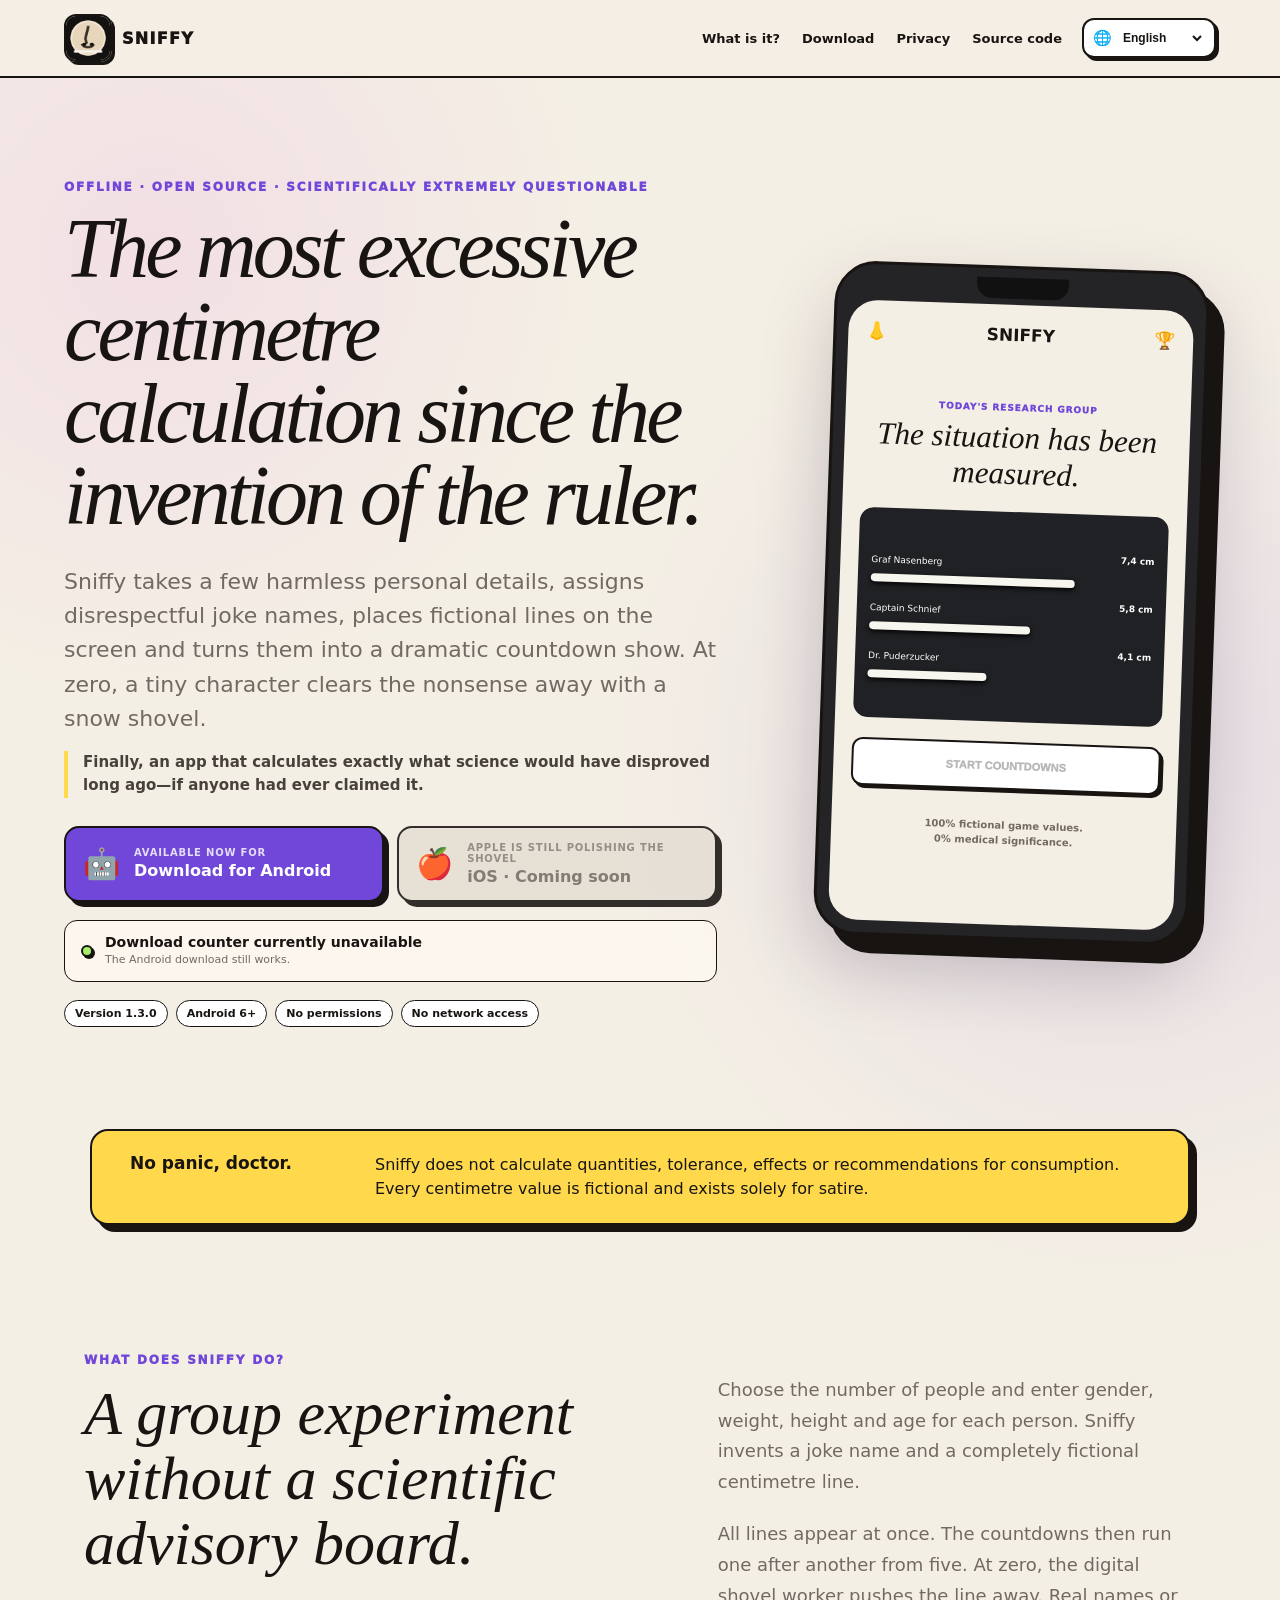
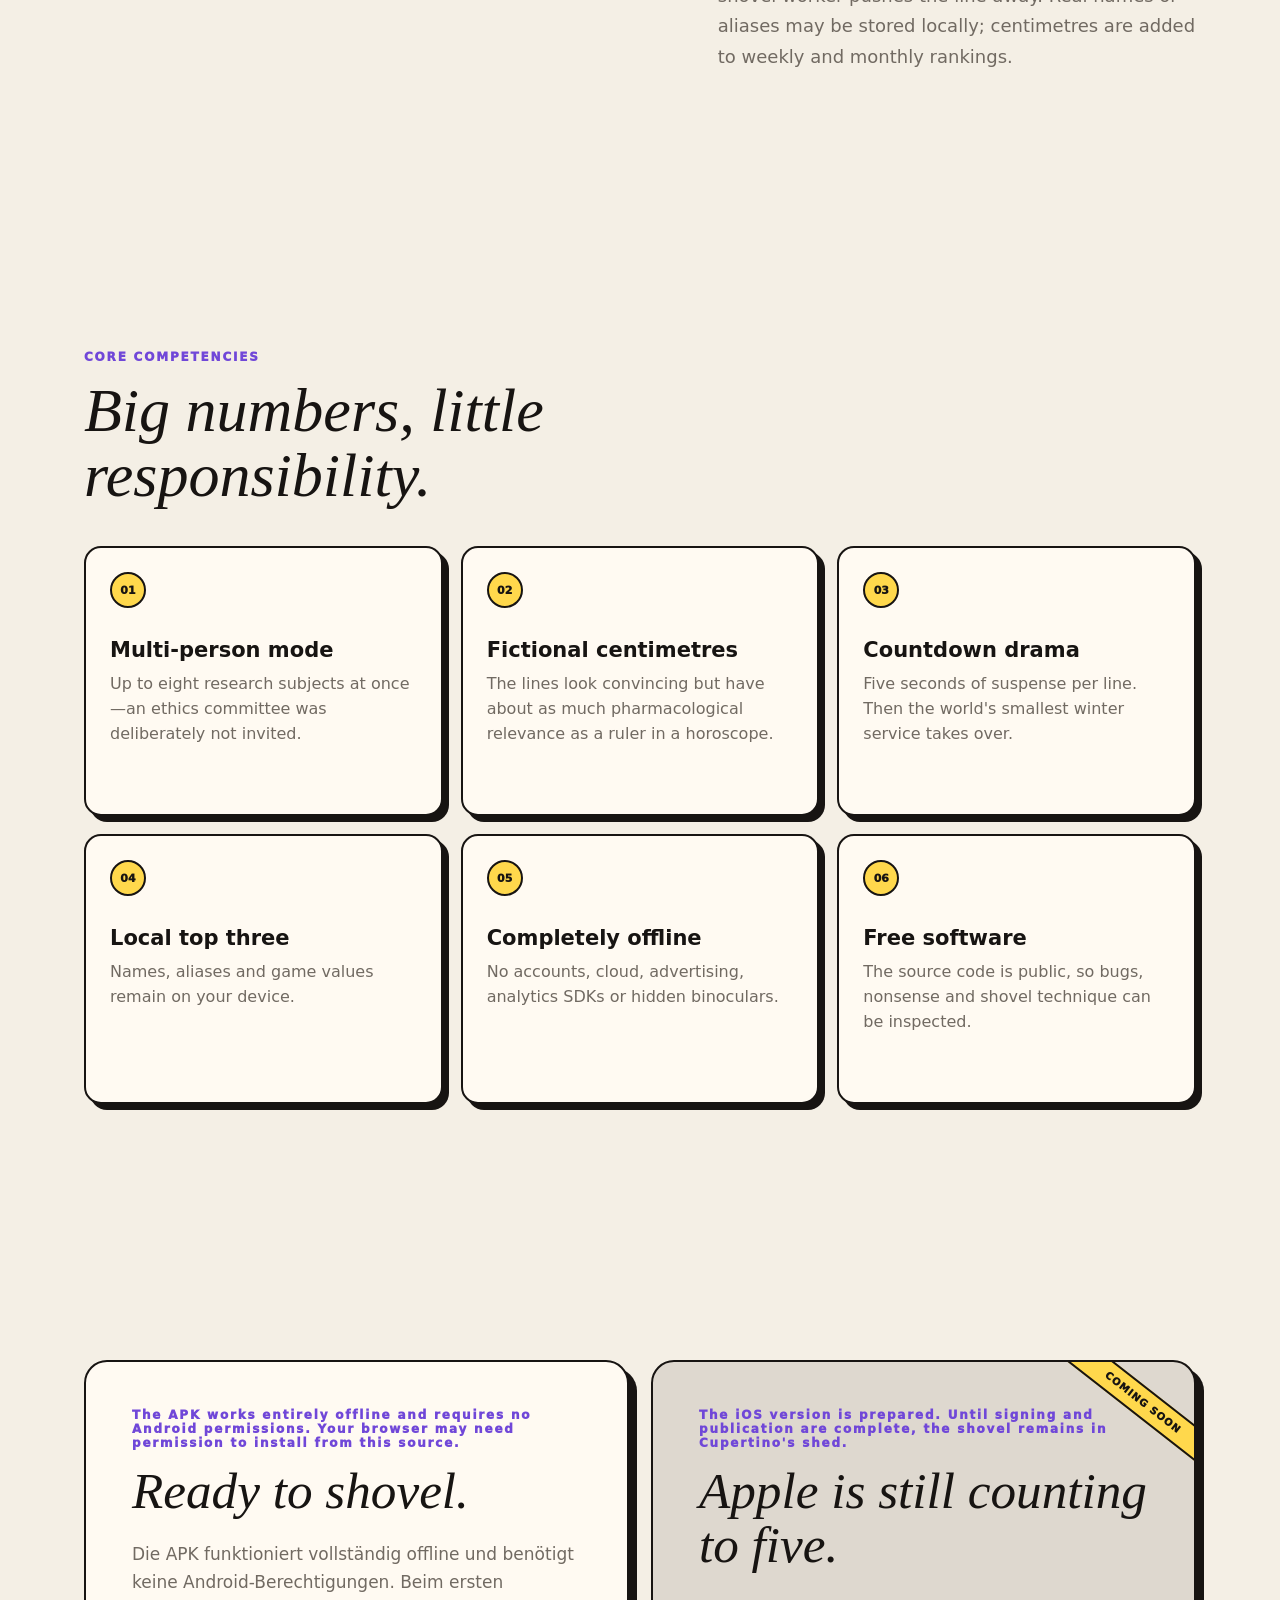
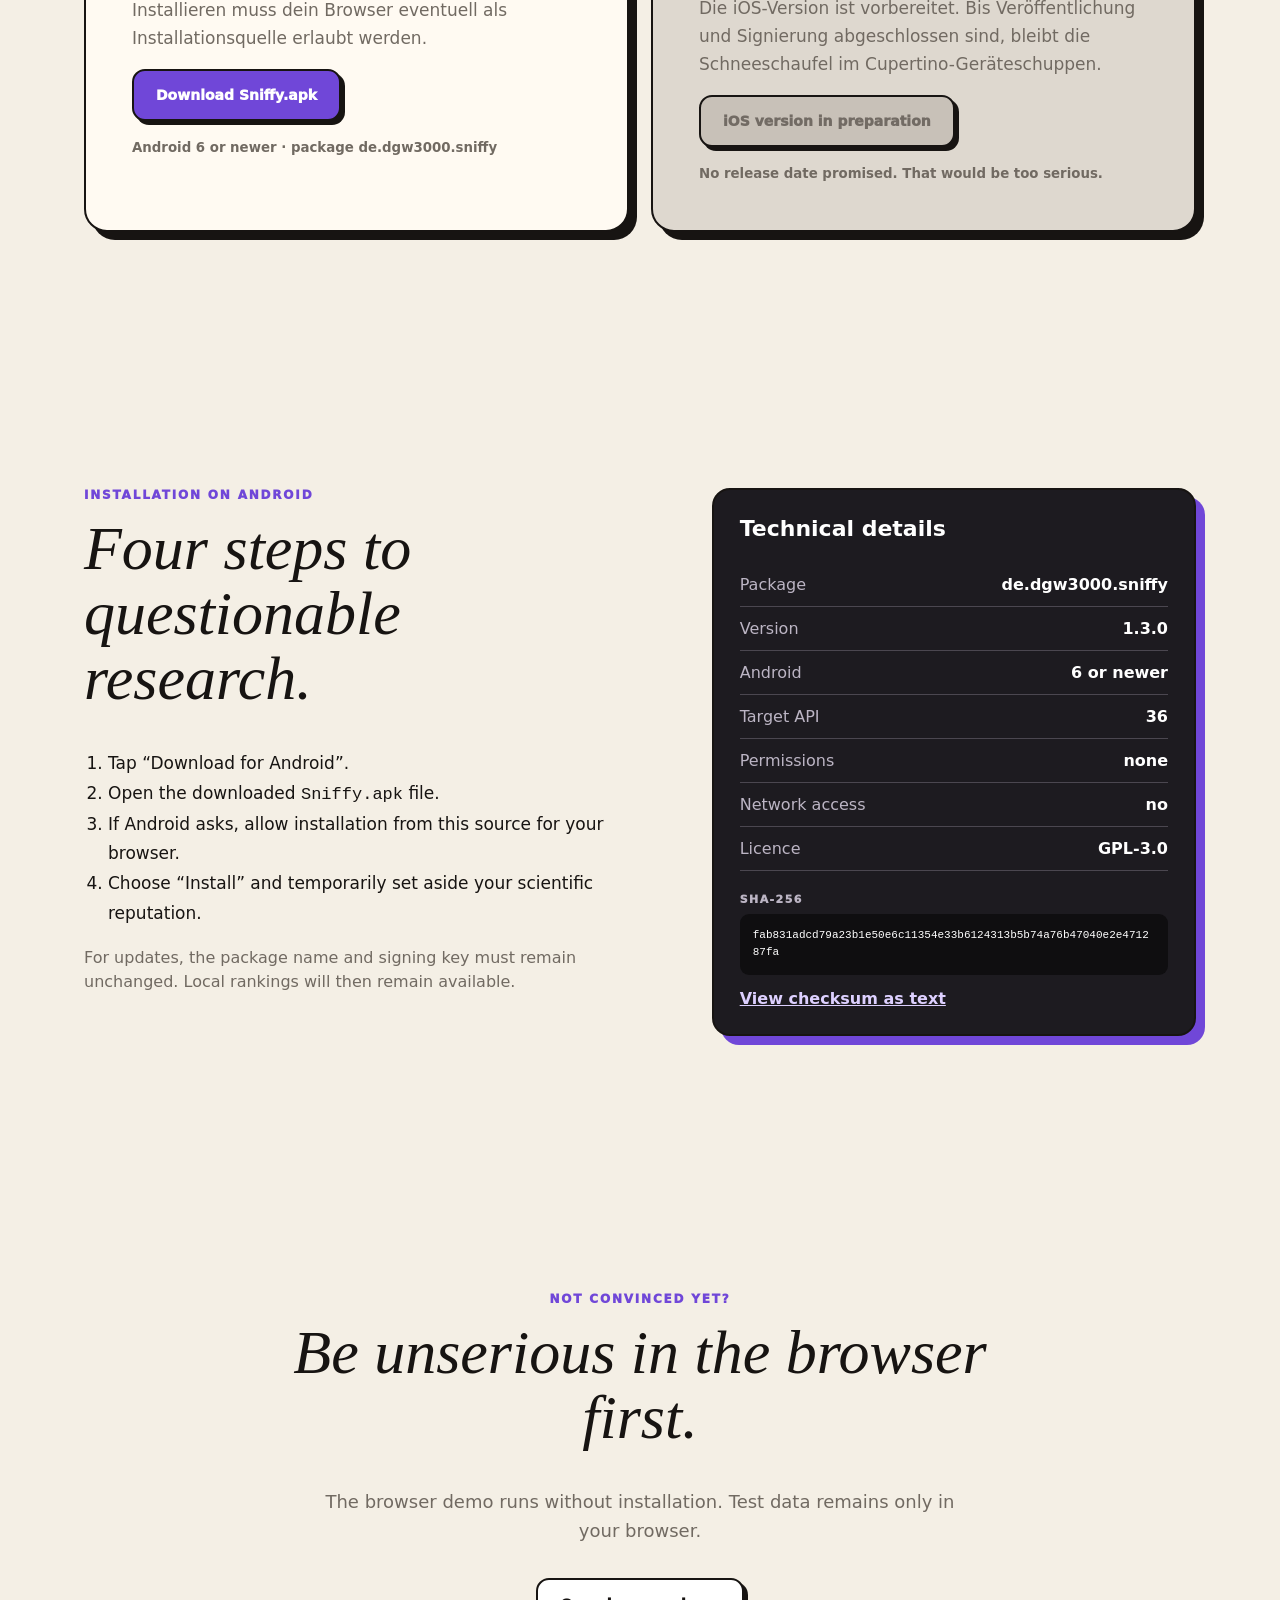
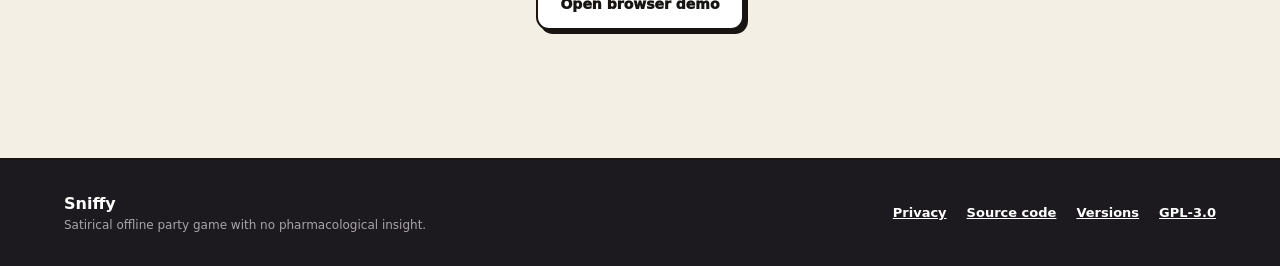
==== commit 35148795: "Add language selection to Sniffy homepage" ====
--- a/docs/index.html
+++ b/docs/index.html
@@ -1,273 +1,252 @@
 <!doctype html>
-<html lang="de">
+<!DOCTYPE html>
+
+<html dir="ltr" lang="de">
 <head>
-  <meta charset="utf-8">
-  <meta name="viewport" content="width=device-width,initial-scale=1,viewport-fit=cover">
-  <meta name="theme-color" content="#09090c">
-  <meta name="description" content="Technoschlampe.de – alles mit Musik und/oder Technik. Nichts mit Geschlecht.">
-  <meta property="og:title" content="Technoschlampe.de">
-  <meta property="og:description" content="Alles mit Musik und/oder Technik. Nichts mit Geschlecht.">
-  <meta property="og:type" content="website">
-  <meta property="og:url" content="https://technoschlampe.de/">
-  <meta property="og:image" content="https://technoschlampe.de/assets/og-card.svg">
-  <link rel="icon" href="assets/favicon.svg" type="image/svg+xml">
-  <link rel="stylesheet" href="style.css">
-  <script src="site.js?v=1" defer></script>
-  <title>Technoschlampe.de – Musik, Technik und kontrollierter Kontrollverlust</title>
+<meta charset="utf-8"/>
+<meta content="width=device-width,initial-scale=1,viewport-fit=cover" name="viewport"/>
+<meta content="#f4efe5" name="theme-color"/>
+<meta content="Sniffy – die satirische Offline-Party-App mit fiktiven Zentimeterlinien, Countdowns und lokaler Rangliste." name="description"/>
+<meta content="Sniffy – maßloser Quatsch in Zentimetern" property="og:title"/>
+<meta content="Keine echte Dosierung. Keine Cloud. Nur fiktive Linien, dramatische Countdowns und ein Männchen mit Schneeschaufel." property="og:description"/>
+<meta content="website" property="og:type"/>
+<meta content="https://dgw3000.github.io/sniffy/" property="og:url"/>
+<link href="assets/app-icon.png" rel="icon"/>
+<link href="style.css" rel="stylesheet"/>
+<script defer="" src="site.js"></script>
+<title>Sniffy – Satirische Party-App herunterladen</title>
 </head>
 <body>
-  <a class="skip-link" href="#main">Zum Inhalt</a>
+<header class="site-header">
+<a aria-label="Sniffy Startseite" class="brand" href="./">
+<img alt="" height="48" src="assets/app-icon.png" width="48"/>
+<span>SNIFFY</span>
+</a>
 
-  <header class="site-header">
-    <a class="brand" href="./" aria-label="Technoschlampe Startseite">
-      <span class="brand-mark" aria-hidden="true">
-        <i></i><i></i><i></i><i></i><i></i>
-      </span>
-      <span class="brand-text">
-        <b>TECHNO</b><em>SCHLAMPE</em>
-      </span>
-    </a>
-
-    <nav aria-label="Hauptnavigation">
-      <a href="#manifest">Manifest</a>
-      <a href="#projekte">Projekte</a>
-      <a href="#bedeutung">Der Name</a>
-      <a href="#kontakt">Kontakt</a>
-    </nav>
-  </header>
-
-  <main id="main">
-    <section class="hero">
-      <div class="hero-grid" aria-hidden="true"></div>
-      <div class="hero-noise" aria-hidden="true"></div>
-
-      <div class="hero-copy">
-        <p class="kicker">MUSIK · TECHNIK · NACHTLEBEN · OPEN SOURCE</p>
-        <h1>
-          Alles mit
-          <span>Musik</span>
-          und/oder
-          <span>Technik.</span>
-        </h1>
-        <p class="hero-line">Nichts mit Geschlecht.</p>
-
-        <p class="hero-intro">
-          Technoschlampe.de ist ein selbstironischer Ort für elektronische Musik,
-          Clubkultur, Software, digitale Experimente und Projekte, die niemand
-          bestellt hat – die aber trotzdem gebaut werden mussten.
-        </p>
-
-        <div class="hero-actions">
-          <a class="button primary" href="#projekte">Aktuelles Projekt</a>
-          <a class="button ghost" href="#bedeutung">Was soll der Name?</a>
-        </div>
-
-        <div class="status-strip" aria-label="Status">
-          <span><i class="status-dot"></i> Online</span>
-          <span>Geschlechtsneutral</span>
-          <span>Basskompatibel</span>
-          <span>Debug-Modus aktiv</span>
-        </div>
-      </div>
-
-      <div class="hero-visual" aria-label="Abstrakte Club- und Technikgrafik">
-        <div class="orb orb-one"></div>
-        <div class="orb orb-two"></div>
-        <div class="deck">
-          <div class="deck-header">
-            <span>TS-01</span>
-            <span>132 BPM</span>
-          </div>
-          <div class="waveform" aria-hidden="true">
-            <i></i><i></i><i></i><i></i><i></i><i></i><i></i><i></i>
-            <i></i><i></i><i></i><i></i><i></i><i></i><i></i><i></i>
-            <i></i><i></i><i></i><i></i><i></i><i></i><i></i><i></i>
-          </div>
-          <div class="deck-center">
-            <div class="record"><span></span></div>
-            <div class="deck-data">
-              <p>TRACK</p>
-              <b>CONTROLLED CHAOS</b>
-              <small>TECHNO / CODE / SATIRE</small>
-            </div>
-          </div>
-          <div class="deck-footer">
-            <span>PLAYING</span>
-            <div class="progress"><i></i></div>
-            <span>04:20</span>
-          </div>
-        </div>
-      </div>
-    </section>
-
-    <section id="manifest" class="section manifest">
-      <div class="section-label">01 / MANIFEST</div>
-      <div class="manifest-copy">
-        <h2>Zwischen Bassdrum, Bildschirm und schlechten Entscheidungen.</h2>
-        <p>
-          Hier treffen drückende Kicks auf Quellcode, verschwitzte Keller auf
-          saubere Builds und Clubhumor auf technische Neugier. Technoschlampe.de
-          ist weder Musikmagazin noch Softwarefirma – sondern die Schnittmenge,
-          in der beides interessanter wird.
-        </p>
-      </div>
-
-      <div class="manifest-grid">
-        <article>
-          <span>01</span>
-          <h3>Musik</h3>
-          <p>Techno, elektronische Musik, Sets, Maschinen, Klang und die Frage, welcher Floor wirklich besser war.</p>
-        </article>
-        <article>
-          <span>02</span>
-          <h3>Technik</h3>
-          <p>Apps, Software, Hardware, digitale Werkzeuge und Dinge, deren Existenz erst nach dem dritten Kaffee plausibel wird.</p>
-        </article>
-        <article>
-          <span>03</span>
-          <h3>Satire</h3>
-          <p>Selbstironie statt Szenepolizei. Übertreibung statt Hochglanz. Die Restwürde bleibt an der Garderobe.</p>
-        </article>
-      </div>
-    </section>
-
-    <section id="projekte" class="section projects">
-      <div class="section-label">02 / PROJEKTE</div>
-
-      <div class="project-head">
-        <div>
-          <p class="eyebrow">JETZT VERFÜGBAR</p>
-          <h2>Sniffy</h2>
-        </div>
-        <div class="project-tag">SATIRISCHE PARTY-APP</div>
-      </div>
-
-      <div class="project-card">
-        <div class="project-copy">
-          <p class="project-lead">
-            Die maßloseste Zentimeterrechnung seit Erfindung des Lineals.
+<div class="header-controls"><nav aria-label="Hauptnavigation">
+<a data-i18n="nav.what" href="#was-ist-das">Was ist das?</a>
+<a data-i18n="nav.download" href="#download">Download</a>
+<a data-i18n="nav.privacy" href="privacy.html">Datenschutz</a>
+<a data-i18n="nav.source" href="https://github.com/Dgw3000/sniffy">Quellcode</a>
+</nav><label class="language-picker" for="language-select"><span aria-hidden="true" class="language-globe">🌐</span><select aria-label="Sprache auswählen" id="language-select"><option value="de">Deutsch</option><option value="en">English</option><option value="fr">Français</option><option value="es">Español</option><option value="it">Italiano</option><option value="pt">Português</option><option value="nl">Nederlands</option><option value="uk">Українська</option><option value="pl">Polski</option><option value="tr">Türkçe</option><option value="ar">العربية</option></select></label></div></header>
+<main>
+<section class="hero">
+<div class="hero-copy">
+<p class="eyebrow" data-i18n="hero.eyebrow">OFFLINE · OPEN SOURCE · WISSENSCHAFTLICH ÄUSSERST FRAGWÜRDIG</p>
+<h1 data-i18n="hero.title">Die maßloseste Zentimeterrechnung seit Erfindung des Lineals.</h1>
+<p class="lead" data-i18n="hero.lead">
+          Sniffy nimmt ein paar harmlose Personendaten, vergibt respektlose Spaßnamen,
+          legt fiktive Linien auf den Bildschirm und inszeniert daraus eine dramatische
+          Countdown-Show. Bei null räumt ein kleines Männchen den ganzen Unsinn mit der
+          Schneeschaufel weg.
+        </p>
+<p class="hero-joke" data-i18n="hero.joke">
+          Endlich eine App, die aus Körpergröße, Alter und Gruppendynamik exakt das berechnet,
+          was wissenschaftlich längst widerlegt wäre – wenn es jemals jemand behauptet hätte.
+        </p>
+<div class="platform-actions" id="download">
+<a class="platform-button android" href="https://github.com/Dgw3000/sniffy/releases/latest/download/Sniffy.apk" id="android-download">
+<span aria-hidden="true" class="platform-icon">🤖</span>
+<span>
+<small data-i18n="hero.androidSmall">Jetzt erhältlich für</small>
+<strong data-i18n="hero.androidButton">Android herunterladen</strong>
+</span>
+</a>
+<div aria-disabled="true" class="platform-button ios disabled">
+<span aria-hidden="true" class="platform-icon">🍎</span>
+<span>
+<small data-i18n="hero.iosSmall">Apfel poliert noch die Schaufel</small>
+<strong data-i18n="hero.iosButton">iOS · Kommt bald</strong>
+</span>
+</div>
+</div>
+<div aria-live="polite" class="download-stat">
+<span aria-hidden="true" class="counter-dot"></span>
+<div>
+<strong data-i18n="counter.loading" id="download-count">Downloadzähler lädt …</strong>
+<span data-i18n="counter.caption" id="download-caption">Gezählt werden ausschließlich APK-Downloads aus GitHub Releases.</span>
+</div>
+</div>
+<div class="version-row">
+<span data-i18n="meta.version">Version 1.3.0</span>
+<span data-i18n="meta.android">Android 6+</span>
+<span data-i18n="meta.permissions">Keine Berechtigungen</span>
+<span data-i18n="meta.network">Kein Netzwerkzugriff</span>
+</div>
+</div>
+<div aria-label="Vorschau der Sniffy-App" class="phone">
+<div class="phone-top"></div>
+<div class="phone-screen">
+<div class="mini-head">
+<span aria-hidden="true">👃</span>
+<b>SNIFFY</b>
+<span aria-hidden="true">🏆</span>
+</div>
+<p class="mini-kicker" data-i18n="phone.kicker">HEUTIGE FORSCHUNGSGRUPPE</p>
+<h2 data-i18n="phone.title">Die Lage ist vermessen.</h2>
+<div class="mini-stage">
+<div>
+<span>Graf Nasenberg</span>
+<b>7,4 cm</b>
+<i style="width:72%"></i>
+</div>
+<div>
+<span>Captain Schnief</span>
+<b>5,8 cm</b>
+<i style="width:57%"></i>
+</div>
+<div>
+<span>Dr. Puderzucker</span>
+<b>4,1 cm</b>
+<i style="width:42%"></i>
+</div>
+</div>
+<button data-i18n="phone.button" disabled="" type="button">COUNTDOWNS STARTEN</button>
+<p class="mini-disclaimer" data-i18n-html="phone.disclaimer">
+            100 % erfundene Spielwerte.<br/>
+            0 % medizinische Bedeutung.
           </p>
-          <p>
-            Sniffy erzeugt fiktive Display-Linien, automatische Spaßnamen,
-            sequenzielle Countdowns und eine lokale Top-3-Rangliste. Bei null
-            räumt ein kleines Männchen mit einer Schneeschaufel auf.
-          </p>
-
-          <div class="satire-warning">
-            <strong>Reine Satire.</strong>
-            <span>Keine echte Dosierungsberechnung, keine medizinische Aussage und keine Konsumempfehlung.</span>
-          </div>
-
-          <div class="platform-buttons">
-            <a
-              id="android-download"
-              class="store-button android"
-              href="https://github.com/Dgw3000/sniffy/releases/latest/download/Sniffy.apk"
-            >
-              <span class="store-icon" aria-hidden="true">◉</span>
-              <span><small>JETZT LADEN</small><b>Android APK</b></span>
-            </a>
-
-            <div class="store-button ios disabled" aria-disabled="true">
-              <span class="store-icon" aria-hidden="true">●</span>
-              <span><small>IN VORBEREITUNG</small><b>iOS · Kommt bald</b></span>
-            </div>
-          </div>
-
-          <div class="download-counter" aria-live="polite">
-            <span class="pulse" aria-hidden="true"></span>
-            <div>
-              <strong id="download-count">Downloadzähler lädt …</strong>
-              <small id="download-caption">Gezählt werden APK-Downloads aus GitHub Releases.</small>
-            </div>
-          </div>
-
-          <div class="project-links">
-            <a href="https://github.com/Dgw3000/sniffy">Quellcode</a>
-            <a href="https://github.com/Dgw3000/sniffy/releases">Alle Versionen</a>
-            <a href="https://dgw3000.github.io/sniffy/demo/">Browser-Demo</a>
-          </div>
-        </div>
-
-        <div class="project-phone">
-          <div class="phone-shell">
-            <div class="phone-notch"></div>
-            <div class="phone-screen">
-              <div class="phone-head">
-                <span>👃</span><b>SNIFFY</b><span>🏆</span>
-              </div>
-              <p class="phone-kicker">HEUTIGE FORSCHUNGSGRUPPE</p>
-              <h3>Die Lage ist vermessen.</h3>
-              <div class="line-stage">
-                <div><span>Graf Nasenberg</span><b>7,4 cm</b><i style="width:78%"></i></div>
-                <div><span>Captain Schnief</span><b>5,8 cm</b><i style="width:61%"></i></div>
-                <div><span>Dr. Puderzucker</span><b>4,1 cm</b><i style="width:44%"></i></div>
-              </div>
-              <button type="button" disabled>COUNTDOWNS STARTEN</button>
-              <small>100 % erfundene Spielwerte</small>
-            </div>
-          </div>
-        </div>
-      </div>
-    </section>
-
-    <section id="bedeutung" class="section meaning">
-      <div class="section-label">03 / DER NAME</div>
-      <div class="meaning-grid">
-        <div>
-          <p class="eyebrow">KLARE SACHE</p>
-          <h2>Technoschlampe ist kein Geschlecht. Technoschlampe ist ein Betriebszustand.</h2>
-        </div>
-        <div class="meaning-copy">
-          <p>
-            „Technoschlampe“ wird hier ausdrücklich geschlechtsneutral verwendet.
-            Gemeint sind Menschen, die sich hemmungslos für Techno, elektronische
-            Musik, Clubkultur, Software, Geräte oder digitale Experimente begeistern.
-          </p>
-          <p>
-            Weiblich, männlich, divers oder noch im Beta-Test: entscheidend sind
-            Musikgeschmack, Neugier und ein leicht gestörtes Verhältnis zu Uhrzeiten.
-          </p>
-          <blockquote>
-            Alles mit Musik und/oder Technik. Nichts mit Geschlecht.
-          </blockquote>
-        </div>
-      </div>
-    </section>
-
-    <section class="section values">
-      <div class="section-label">04 / GRUNDSÄTZE</div>
-      <div class="values-list">
-        <div><span>01</span><p>Keine Werbung. Kein Tracking. Keine versteckten Analyse-SDKs.</p></div>
-        <div><span>02</span><p>Offener Quellcode, nachvollziehbare Builds und ehrliche technische Angaben.</p></div>
-        <div><span>03</span><p>Humor darf derb sein. Menschen müssen es nicht abbekommen.</p></div>
-        <div><span>04</span><p>Musik und Technik sind für alle Geschlechter da – schlechte Wortspiele ebenfalls.</p></div>
-      </div>
-    </section>
-
-    <section id="kontakt" class="section contact">
-      <div class="contact-card">
-        <p class="eyebrow">KONTAKT / PROJEKTE / FEEDBACK</p>
-        <h2>Du hast Musik, Technik oder eine absurd gute Idee?</h2>
-        <p>
-          Fehlerberichte, Projektideen, Kritik und andere digitale Nebenwirkungen
-          können über GitHub gemeldet werden.
-        </p>
-        <a class="button primary" href="https://github.com/Dgw3000/sniffy/issues">GitHub Issues öffnen</a>
-      </div>
-    </section>
-  </main>
-
-  <footer>
-    <div class="footer-brand">
-      <b>TECHNOSCHLAMPE.DE</b>
-      <span>Alles mit Musik und/oder Technik. Nichts mit Geschlecht.</span>
-    </div>
-    <nav>
-      <a href="privacy.html">Datenschutz</a>
-      <a href="impressum.html">Impressum</a>
-      <a href="https://github.com/Dgw3000/sniffy">GitHub</a>
-    </nav>
-  </footer>
+</div>
+</div>
+</section>
+<section aria-label="Satirehinweis" class="satire-note">
+<strong data-i18n="satire.title">Keine Panik, Herr Doktor.</strong>
+<p data-i18n="satire.body">
+        Sniffy berechnet keine Stoffmenge, Verträglichkeit, Wirkung oder Konsumempfehlung.
+        Sämtliche Zentimeterwerte sind erfundene Spielwerte und dienen ausschließlich der Satire.
+      </p>
+</section>
+<section class="section intro-section" id="was-ist-das">
+<div>
+<p class="eyebrow" data-i18n="intro.eyebrow">WAS MACHT SNIFFY?</p>
+<h2 data-i18n="intro.title">Ein Gruppenexperiment ohne wissenschaftlichen Beirat.</h2>
+</div>
+<div class="intro-copy">
+<p data-i18n="intro.p1">
+          Du wählst die Personenzahl und trägst pro Person Geschlecht, Gewicht, Größe und Alter ein.
+          Sniffy erfindet daraus einen Spaßnamen und eine sichtbar dargestellte, vollständig fiktive
+          Zentimeterlinie.
+        </p>
+<p data-i18n="intro.p2">
+          Alle Linien erscheinen gleichzeitig. Danach starten die Countdowns nacheinander bei fünf.
+          Bei null schiebt das digitale Schaufelmännchen die jeweilige Linie aus dem Bild. Echte Namen
+          oder Aliase können freiwillig lokal gespeichert werden; die Zentimeter werden in der
+          Wochen- und Monatsrangliste addiert.
+        </p>
+</div>
+</section>
+<section class="section">
+<p class="eyebrow" data-i18n="features.eyebrow">DIE KERNKOMPETENZEN</p>
+<h2 data-i18n="features.title">Große Zahlen, kleine Verantwortung.</h2>
+<div class="feature-grid">
+<article>
+<span>01</span>
+<h3 data-i18n="features.multiTitle">Mehrpersonen-Modus</h3>
+<p data-i18n="features.multiBody">Bis zu acht Forschungsobjekte gleichzeitig – ein Ethikrat wurde vorsorglich nicht eingeladen.</p>
+</article>
+<article>
+<span>02</span>
+<h3 data-i18n="features.linesTitle">Fiktive Zentimeter</h3>
+<p data-i18n="features.linesBody">Die Linien sehen überzeugend aus, besitzen aber ungefähr so viel pharmakologische Relevanz wie ein Zollstock im Horoskop.</p>
+</article>
+<article>
+<span>03</span>
+<h3 data-i18n="features.countdownTitle">Countdown-Drama</h3>
+<p data-i18n="features.countdownBody">Fünf Sekunden Spannung pro Linie. Danach übernimmt der kleinste Winterdienst der Welt.</p>
+</article>
+<article>
+<span>04</span>
+<h3 data-i18n="features.rankingTitle">Lokale Top 3</h3>
+<p data-i18n="features.rankingBody">Namen, Aliase und Spielwerte bleiben auf deinem Gerät. Niemand im Internet muss wissen, wer Graf Nasenberg ist.</p>
+</article>
+<article>
+<span>05</span>
+<h3 data-i18n="features.offlineTitle">Vollständig offline</h3>
+<p data-i18n="features.offlineBody">Keine Konten, keine Cloud, keine Werbung, keine Analyse-SDKs und keine heimlichen Ferngläser.</p>
+</article>
+<article>
+<span>06</span>
+<h3 data-i18n="features.opensourceTitle">Freie Software</h3>
+<p data-i18n="features.opensourceBody">Der Quellcode ist öffentlich. Fehler, Unsinn und Schaufeltechnik können also unabhängig begutachtet werden.</p>
+</article>
+</div>
+</section>
+<section class="section platforms">
+<div class="platform-card android-card">
+<p class="eyebrow" data-i18n="platform.androidBody">ANDROID</p>
+<h2 data-i18n="platform.androidTitle">Bereit zum Schaufeln.</h2>
+<p>
+          Die APK funktioniert vollständig offline und benötigt keine Android-Berechtigungen.
+          Beim ersten Installieren muss dein Browser eventuell als Installationsquelle erlaubt werden.
+        </p>
+<a class="button primary" data-android-download="" data-i18n="platform.androidButton" href="https://github.com/Dgw3000/sniffy/releases/latest/download/Sniffy.apk">
+          Sniffy.apk herunterladen
+        </a>
+<small data-i18n="platform.androidMeta">Android 6 oder neuer · Paket de.dgw3000.sniffy</small>
+</div>
+<div class="platform-card ios-card">
+<div class="soon-badge" data-i18n="platform.soon">KOMMT BALD</div>
+<p class="eyebrow" data-i18n="platform.iosBody">iOS</p>
+<h2 data-i18n="platform.iosTitle">Apple zählt noch bis fünf.</h2>
+<p>
+          Die iOS-Version ist vorbereitet. Bis Veröffentlichung und Signierung abgeschlossen sind,
+          bleibt die Schneeschaufel im Cupertino-Geräteschuppen.
+        </p>
+<span aria-disabled="true" class="button muted-button" data-i18n="platform.iosButton">iOS-Version in Vorbereitung</span>
+<small data-i18n="platform.iosMeta">Kein Erscheinungstermin versprochen. Das wäre zu seriös.</small>
+</div>
+</section>
+<section class="section install-section">
+<div>
+<p class="eyebrow" data-i18n="install.eyebrow">INSTALLATION AUF ANDROID</p>
+<h2 data-i18n="install.title">Vier Schritte bis zur fragwürdigen Forschung.</h2>
+<ol>
+<li data-i18n="install.one">Auf „Android herunterladen“ tippen.</li>
+<li data-i18n-html="install.two">Die heruntergeladene Datei <code>Sniffy.apk</code> öffnen.</li>
+<li data-i18n="install.three">Falls Android nachfragt, die Installation aus dieser Quelle für den Browser erlauben.</li>
+<li data-i18n="install.four">„Installieren“ auswählen und den wissenschaftlichen Ruf vorübergehend ablegen.</li>
+</ol>
+<p class="fineprint" data-i18n="install.note">
+          Bei Updates müssen Paketname und Signaturschlüssel unverändert bleiben.
+          Dann bleiben auch lokal gespeicherte Rankings erhalten.
+        </p>
+</div>
+<aside class="tech-card">
+<h3 data-i18n="tech.title">Technische Angaben</h3>
+<dl>
+<div><dt data-i18n="tech.package">Paket</dt><dd data-i18n="tech.packageValue">de.dgw3000.sniffy</dd></div>
+<div><dt data-i18n="tech.version">Version</dt><dd data-i18n="tech.versionValue">1.3.0</dd></div>
+<div><dt data-i18n="tech.android">Android</dt><dd data-i18n="tech.androidValue">6 oder neuer</dd></div>
+<div><dt data-i18n="tech.api">Ziel-API</dt><dd data-i18n="tech.apiValue">36</dd></div>
+<div><dt data-i18n="tech.permissions">Berechtigungen</dt><dd data-i18n="tech.permissionsValue">keine</dd></div>
+<div><dt data-i18n="tech.network">Netzwerkzugriff</dt><dd data-i18n="tech.networkValue">nein</dd></div>
+<div><dt data-i18n="tech.license">Lizenz</dt><dd data-i18n="tech.licenseValue">GPL-3.0</dd></div>
+</dl>
+<p class="hash-label" data-i18n="tech.hash">SHA-256</p>
+<code>fab831adcd79a23b1e50e6c11354e33b6124313b5b74a76b47040e2e471287fa</code>
+<a data-i18n="tech.checksum" href="checksums.txt">Prüfsumme als Text anzeigen</a>
+</aside>
+</section>
+<section class="section cta">
+<p class="eyebrow" data-i18n="cta.eyebrow">NOCH NICHT ÜBERZEUGT?</p>
+<h2 data-i18n="cta.title">Erst im Browser unseriös werden.</h2>
+<p data-i18n="cta.body">
+        Die Browser-Demo läuft ohne Installation. Lokale Testdaten bleiben ausschließlich in deinem Browser.
+      </p>
+<a class="button secondary" data-i18n="cta.button" href="demo/">Browser-Demo öffnen</a>
+</section>
+</main>
+<footer>
+<div>
+<b>Sniffy</b>
+<span data-i18n="footer.tagline">Satirisches Offline-Partyspiel ohne pharmakologischen Erkenntnisgewinn.</span>
+</div>
+<nav>
+<a data-i18n="footer.privacy" href="privacy.html">Datenschutz</a>
+<a data-i18n="footer.source" href="https://github.com/Dgw3000/sniffy">Quellcode</a>
+<a data-i18n="footer.versions" href="https://github.com/Dgw3000/sniffy/releases">Versionen</a>
+<a data-i18n="footer.license" href="https://github.com/Dgw3000/sniffy/blob/main/LICENSE">GPL-3.0</a>
+</nav>
+</footer>
 </body>
 </html>
--- a/docs/style.css
+++ b/docs/style.css
@@ -1,227 +1,793 @@
-:root{
-  --bg:#09090c;
-  --panel:#111116;
-  --panel-2:#17171d;
-  --ink:#f5f1e8;
-  --muted:#a5a1ac;
-  --acid:#c9ff36;
-  --magenta:#ff2aad;
-  --violet:#7057ff;
-  --cyan:#31d9ff;
-  --line:#2a2931;
-  --shadow:#000;
-}
-*{box-sizing:border-box}
-html{scroll-behavior:smooth}
-body{
-  margin:0;
+:root {
+  --paper: #f4efe5;
+  --paper-deep: #e9dfcf;
+  --ink: #171412;
+  --purple: #7047d8;
+  --purple-dark: #4c2b9a;
+  --pink: #d622df;
+  --yellow: #ffd84c;
+  --green: #a7ef6a;
+  --muted: #716a62;
+  --card: #fffaf2;
+  --line: #b7aa9b;
+  --dark: #1d1b20;
+}
+
+* {
+  box-sizing: border-box;
+}
+
+html {
+  scroll-behavior: smooth;
+}
+
+body {
+  margin: 0;
   background:
-    radial-gradient(circle at 20% -10%,rgba(112,87,255,.18),transparent 35rem),
-    radial-gradient(circle at 100% 20%,rgba(255,42,173,.12),transparent 32rem),
-    var(--bg);
-  color:var(--ink);
-  font-family:Inter,ui-sans-serif,system-ui,-apple-system,BlinkMacSystemFont,"Segoe UI",sans-serif;
-}
-a{color:inherit}
-button,input{font:inherit}
-.skip-link{position:absolute;left:-9999px;top:auto}
-.skip-link:focus{left:16px;top:16px;z-index:100;padding:10px 14px;background:var(--acid);color:#000}
-.site-header{
-  position:sticky;top:0;z-index:30;
-  display:flex;align-items:center;justify-content:space-between;gap:24px;
-  padding:15px clamp(18px,5vw,74px);
-  border-bottom:1px solid rgba(255,255,255,.11);
-  background:rgba(9,9,12,.85);
-  backdrop-filter:blur(18px);
-}
-.brand{display:flex;align-items:center;gap:14px;text-decoration:none}
-.brand-mark{display:flex;align-items:end;gap:3px;width:38px;height:36px}
-.brand-mark i{display:block;width:4px;background:var(--acid);animation:eq 1.1s ease-in-out infinite alternate}
-.brand-mark i:nth-child(1){height:32%;animation-delay:-.4s}
-.brand-mark i:nth-child(2){height:82%;animation-delay:-.8s}
-.brand-mark i:nth-child(3){height:48%;animation-delay:-.2s}
-.brand-mark i:nth-child(4){height:100%;animation-delay:-.7s}
-.brand-mark i:nth-child(5){height:60%;animation-delay:-.1s}
-@keyframes eq{to{height:18%}}
-.brand-text{display:flex;gap:4px;font-size:14px;font-weight:950;letter-spacing:.06em}
-.brand-text em{color:var(--magenta);font-style:normal}
-.site-header nav{display:flex;align-items:center;gap:25px}
-.site-header nav a{color:#d7d4dd;font-size:12px;font-weight:850;letter-spacing:.06em;text-decoration:none;text-transform:uppercase}
-.site-header nav a:hover{color:var(--acid)}
-.hero{
-  position:relative;isolation:isolate;overflow:hidden;
-  display:grid;grid-template-columns:minmax(0,1.08fr) minmax(320px,.78fr);
-  gap:clamp(38px,7vw,110px);align-items:center;
-  min-height:calc(100vh - 68px);max-width:1500px;margin:auto;
-  padding:clamp(70px,9vw,145px) clamp(22px,6vw,96px);
-}
-.hero-grid{
-  position:absolute;inset:0;z-index:-2;
-  background-image:
-    linear-gradient(rgba(255,255,255,.035) 1px,transparent 1px),
-    linear-gradient(90deg,rgba(255,255,255,.035) 1px,transparent 1px);
-  background-size:58px 58px;
-  mask-image:linear-gradient(to bottom,black 0%,transparent 92%);
-}
-.hero-noise{
-  position:absolute;inset:0;z-index:-1;opacity:.08;pointer-events:none;
-  background-image:url("data:image/svg+xml,%3Csvg viewBox='0 0 180 180' xmlns='http://www.w3.org/2000/svg'%3E%3Cfilter id='n'%3E%3CfeTurbulence type='fractalNoise' baseFrequency='.9' numOctaves='3' stitchTiles='stitch'/%3E%3C/filter%3E%3Crect width='100%25' height='100%25' filter='url(%23n)' opacity='.8'/%3E%3C/svg%3E");
-}
-.kicker,.eyebrow,.section-label{
-  margin:0;color:var(--acid);font-size:11px;font-weight:950;letter-spacing:.17em;text-transform:uppercase;
-}
-.hero h1{
-  max-width:900px;margin:22px 0 0;
-  font-size:clamp(54px,8vw,112px);line-height:.88;letter-spacing:-.065em;text-transform:uppercase;
-}
-.hero h1 span{color:transparent;-webkit-text-stroke:1.5px var(--ink);text-shadow:5px 5px 0 rgba(112,87,255,.45)}
-.hero-line{
-  margin:24px 0 0;color:var(--magenta);
-  font:italic clamp(25px,3.7vw,52px)/1 Georgia,serif;
-}
-.hero-intro{max-width:760px;margin:31px 0 0;color:var(--muted);font-size:clamp(17px,1.6vw,21px);line-height:1.65}
-.hero-actions{display:flex;flex-wrap:wrap;gap:13px;margin-top:33px}
-.button{
-  display:inline-flex;align-items:center;justify-content:center;min-height:54px;padding:0 24px;
-  border:1px solid var(--ink);border-radius:2px;
-  font-size:12px;font-weight:950;letter-spacing:.08em;text-decoration:none;text-transform:uppercase;
-  transition:.18s;
-}
-.button.primary{background:var(--acid);color:#09090c;box-shadow:7px 7px 0 var(--violet)}
-.button.primary:hover{transform:translate(-2px,-2px);box-shadow:10px 10px 0 var(--violet)}
-.button.ghost{background:transparent}
-.button.ghost:hover{background:var(--ink);color:#09090c}
-.status-strip{display:flex;flex-wrap:wrap;gap:10px;margin-top:30px}
-.status-strip span{padding:7px 10px;border:1px solid var(--line);background:rgba(17,17,22,.72);color:#c7c3cc;font-size:10px;font-weight:800;letter-spacing:.08em;text-transform:uppercase}
-.status-dot{display:inline-block;width:7px;height:7px;margin-right:6px;border-radius:50%;background:var(--acid);box-shadow:0 0 10px var(--acid)}
-.hero-visual{position:relative;display:grid;place-items:center;min-height:560px}
-.orb{position:absolute;border-radius:50%;filter:blur(55px);opacity:.32}
-.orb-one{width:280px;height:280px;right:0;top:0;background:var(--magenta)}
-.orb-two{width:240px;height:240px;left:0;bottom:20px;background:var(--violet)}
-.deck{
-  position:relative;width:min(100%,470px);padding:22px;border:1px solid #4a4754;
-  background:linear-gradient(145deg,#19181f,#0e0e12);
-  box-shadow:25px 25px 0 rgba(0,0,0,.7),0 40px 100px rgba(0,0,0,.65);
-  transform:rotate(2deg);
-}
-.deck:before{content:"";position:absolute;inset:8px;border:1px solid rgba(255,255,255,.05);pointer-events:none}
-.deck-header,.deck-footer{display:flex;align-items:center;justify-content:space-between;color:#8f8a98;font:800 10px/1 monospace;letter-spacing:.11em}
-.waveform{display:flex;align-items:center;gap:4px;height:110px;margin:20px 0;padding:0 8px;border-top:1px solid var(--line);border-bottom:1px solid var(--line)}
-.waveform i{flex:1;display:block;height:20%;background:var(--acid);animation:wave .8s ease-in-out infinite alternate}
-.waveform i:nth-child(3n){background:var(--magenta);animation-delay:-.5s}
-.waveform i:nth-child(4n){height:80%;animation-delay:-.2s}
-.waveform i:nth-child(5n){height:45%;animation-delay:-.7s}
-.waveform i:nth-child(7n){height:95%;animation-delay:-.4s}
-@keyframes wave{to{height:88%}}
-.deck-center{display:grid;grid-template-columns:150px 1fr;gap:24px;align-items:center;padding:18px 0 28px}
-.record{display:grid;place-items:center;aspect-ratio:1;border:1px solid #47434f;border-radius:50%;background:repeating-radial-gradient(circle,#15141a 0 4px,#232129 5px 7px);animation:spin 8s linear infinite}
-.record span{width:34px;height:34px;border-radius:50%;background:var(--magenta);box-shadow:0 0 30px rgba(255,42,173,.5)}
-@keyframes spin{to{transform:rotate(1turn)}}
-.deck-data p{margin:0 0 8px;color:var(--acid);font-size:9px;font-weight:900;letter-spacing:.15em}
-.deck-data b{display:block;font-size:18px;line-height:1.25}
-.deck-data small{display:block;margin-top:10px;color:#8f8a98;font-size:9px;letter-spacing:.08em}
-.deck-footer{gap:12px}
-.progress{flex:1;height:4px;background:#33313a}
-.progress i{display:block;width:64%;height:100%;background:var(--magenta)}
-.section{max-width:1380px;margin:auto;padding:clamp(90px,11vw,170px) clamp(22px,6vw,96px)}
-.section-label{padding-bottom:18px;border-bottom:1px solid var(--line);color:#74707c}
-.manifest-copy{display:grid;grid-template-columns:1.2fr .8fr;gap:clamp(40px,8vw,120px);align-items:end;margin-top:55px}
-.section h2{margin:0;font-size:clamp(42px,6vw,78px);line-height:.98;letter-spacing:-.045em}
-.manifest-copy p,.meaning-copy p,.contact-card>p{margin:0;color:var(--muted);font-size:18px;line-height:1.75}
-.manifest-grid{display:grid;grid-template-columns:repeat(3,1fr);gap:18px;margin-top:72px}
-.manifest-grid article{min-height:280px;padding:28px;border:1px solid var(--line);background:linear-gradient(145deg,var(--panel-2),var(--panel))}
-.manifest-grid article>span{display:grid;place-items:center;width:38px;height:38px;border:1px solid var(--acid);color:var(--acid);font:900 11px monospace}
-.manifest-grid h3{margin:52px 0 14px;font-size:26px}
-.manifest-grid p{margin:0;color:var(--muted);line-height:1.6}
-.projects{padding-top:40px}
-.project-head{display:flex;align-items:end;justify-content:space-between;gap:30px;margin-top:55px}
-.project-head h2{font-size:clamp(72px,12vw,170px);line-height:.75;text-transform:uppercase}
-.project-tag{padding:10px 13px;border:1px solid var(--magenta);color:var(--magenta);font-size:10px;font-weight:950;letter-spacing:.15em}
-.project-card{display:grid;grid-template-columns:1.05fr .75fr;gap:clamp(40px,7vw,100px);align-items:center;margin-top:65px;padding:clamp(28px,5vw,62px);border:1px solid var(--line);background:linear-gradient(135deg,#15141a,#0d0d10);box-shadow:15px 15px 0 rgba(112,87,255,.28)}
-.project-lead{max-width:750px;margin:0 0 20px;font:italic clamp(30px,4vw,54px)/1.08 Georgia,serif}
-.project-copy>p:not(.project-lead){max-width:720px;margin:0;color:var(--muted);font-size:17px;line-height:1.7}
-.satire-warning{display:grid;grid-template-columns:125px 1fr;gap:16px;margin-top:28px;padding:15px 17px;border-left:4px solid var(--acid);background:#1e1e22}
-.satire-warning strong{color:var(--acid)}
-.satire-warning span{color:#c5c1cb;line-height:1.45}
-.platform-buttons{display:grid;grid-template-columns:1fr 1fr;gap:12px;margin-top:30px}
-.store-button{display:flex;align-items:center;gap:14px;min-height:78px;padding:14px 17px;border:1px solid #45424c;text-decoration:none}
-.store-button.android{background:var(--ink);color:#0a0a0d;transition:.18s}
-.store-button.android:hover{transform:translateY(-3px);box-shadow:0 10px 0 var(--magenta)}
-.store-button.ios{background:#232229;color:#8e8995}
-.store-button.disabled{cursor:not-allowed}
-.store-icon{font-size:28px}
-.store-button span:last-child{display:grid;gap:4px}
-.store-button small{font-size:9px;font-weight:900;letter-spacing:.12em}
-.store-button b{font-size:16px}
-.download-counter{display:flex;align-items:center;gap:12px;margin-top:16px;padding:13px 15px;border:1px solid var(--line);background:#0d0d11}
-.pulse{width:10px;height:10px;border-radius:50%;background:var(--acid);box-shadow:0 0 12px var(--acid);animation:pulse 1.3s ease-in-out infinite}
-@keyframes pulse{50%{opacity:.35}}
-.download-counter div{display:grid;gap:3px}
-.download-counter strong{font-size:13px}
-.download-counter small{color:#85808d;font-size:10px}
-.project-links{display:flex;flex-wrap:wrap;gap:20px;margin-top:25px}
-.project-links a{color:#c8c4ce;font-size:12px;font-weight:850;text-underline-offset:4px}
-.project-phone{display:grid;place-items:center}
-.phone-shell{width:min(100%,360px);padding:10px;border:2px solid #4a4752;border-radius:38px;background:#08080a;box-shadow:18px 18px 0 #000}
-.phone-notch{width:90px;height:18px;margin:-1px auto 5px;border-radius:0 0 13px 13px;background:#000}
-.phone-screen{min-height:565px;padding:20px 17px;border-radius:28px;background:#f1ede4;color:#161318}
-.phone-head{display:flex;align-items:center;justify-content:space-between}
-.phone-kicker{margin:64px 0 7px;color:#7057ff;font-size:9px;font-weight:950;letter-spacing:.12em;text-align:center}
-.phone-screen h3{margin:0 0 19px;font:italic 29px Georgia,serif;text-align:center}
-.line-stage{padding:21px 13px;border-radius:14px;background:#222126;color:#fff}
-.line-stage div{margin:14px 0}
-.line-stage span,.line-stage b{font-size:9px}
-.line-stage b{float:right}
-.line-stage i{display:block;height:8px;margin-top:6px;border-radius:20px;background:#f8f4ed}
-.phone-screen button{width:100%;height:47px;margin-top:18px;border:2px solid #17141a;background:#fff;font-size:10px;font-weight:950;box-shadow:3px 3px 0 #17141a}
-.phone-screen>small{display:block;margin-top:25px;color:#77717b;font-size:9px;text-align:center}
-.meaning-grid{display:grid;grid-template-columns:1fr .82fr;gap:clamp(45px,8vw,120px);margin-top:58px}
-.meaning-copy p{margin-bottom:23px}
-.meaning-copy blockquote{margin:42px 0 0;padding:24px 0;border-top:1px solid var(--magenta);border-bottom:1px solid var(--magenta);color:var(--magenta);font:italic clamp(25px,3vw,40px)/1.2 Georgia,serif}
-.values-list{margin-top:45px;border-top:1px solid var(--line)}
-.values-list div{display:grid;grid-template-columns:70px 1fr;gap:25px;align-items:center;padding:26px 0;border-bottom:1px solid var(--line)}
-.values-list span{color:var(--acid);font:900 11px monospace}
-.values-list p{margin:0;font-size:clamp(19px,2.6vw,36px);line-height:1.2}
-.contact-card{padding:clamp(35px,7vw,86px);border:1px solid var(--line);background:linear-gradient(130deg,rgba(112,87,255,.25),rgba(255,42,173,.12),#111116)}
-.contact-card h2{max-width:900px;margin:20px 0 25px}
-.contact-card>p{max-width:720px;margin-bottom:31px}
-footer{display:flex;justify-content:space-between;gap:25px;padding:38px clamp(22px,6vw,96px);border-top:1px solid var(--line);background:#070709}
-.footer-brand{display:grid;gap:6px}
-.footer-brand b{letter-spacing:.08em}
-.footer-brand span{color:#77727f;font-size:11px}
-footer nav{display:flex;flex-wrap:wrap;align-items:center;gap:22px}
-footer a{color:#a9a4b1;font-size:12px;font-weight:800}
-.legal{max-width:920px;margin:auto;padding:80px 22px 140px}
-.legal .back{display:inline-block;margin-bottom:44px;color:var(--acid);font-weight:850}
-.legal h1{margin:0 0 35px;font-size:clamp(46px,7vw,80px);letter-spacing:-.05em}
-.legal h2{margin:42px 0 12px}
-.legal p,.legal li{color:var(--muted);line-height:1.7}
-.legal .placeholder{padding:18px;border:1px solid var(--magenta);background:rgba(255,42,173,.08);color:#e4bfd6}
-@media(max-width:1000px){
-  .site-header nav a:not(:last-child){display:none}
-  .hero{grid-template-columns:1fr}
-  .hero-visual{min-height:480px}
-  .manifest-copy,.project-card,.meaning-grid{grid-template-columns:1fr}
-  .manifest-grid{grid-template-columns:1fr 1fr}
-  .project-head{align-items:start;flex-direction:column}
-  .project-phone{margin-top:30px}
-}
-@media(max-width:650px){
-  .site-header{padding:12px 14px}
-  .brand-text{font-size:12px}
-  .hero{padding-top:55px}
-  .hero h1{font-size:54px}
-  .hero-visual{min-height:390px}
-  .deck{padding:16px}
-  .deck-center{grid-template-columns:105px 1fr}
-  .manifest-grid,.platform-buttons{grid-template-columns:1fr}
-  .manifest-grid article{min-height:0}
-  .satire-warning{grid-template-columns:1fr}
-  .project-head h2{font-size:70px}
-  .values-list div{grid-template-columns:42px 1fr}
-  footer{flex-direction:column}
-  .button{width:100%}
-}
-@media(prefers-reduced-motion:reduce){
-  *{scroll-behavior:auto!important;animation:none!important;transition:none!important}
-}
+    radial-gradient(circle at 12% 5%, rgba(214, 34, 223, .08), transparent 28rem),
+    radial-gradient(circle at 88% 15%, rgba(112, 71, 216, .12), transparent 32rem),
+    var(--paper);
+  color: var(--ink);
+  font-family: Inter, ui-sans-serif, system-ui, -apple-system, BlinkMacSystemFont, "Segoe UI", sans-serif;
+}
+
+a {
+  color: inherit;
+}
+
+code {
+  font-family: "SFMono-Regular", Consolas, "Liberation Mono", monospace;
+}
+
+.site-header {
+  position: sticky;
+  top: 0;
+  z-index: 20;
+  display: flex;
+  align-items: center;
+  justify-content: space-between;
+  gap: 24px;
+  padding: 14px clamp(18px, 5vw, 72px);
+  border-bottom: 2px solid var(--ink);
+  background: rgba(244, 239, 229, .94);
+  backdrop-filter: blur(12px);
+}
+
+.brand {
+  display: flex;
+  align-items: center;
+  gap: 10px;
+  text-decoration: none;
+  font-weight: 1000;
+  letter-spacing: .08em;
+}
+
+.brand img {
+  border: 2px solid var(--ink);
+  border-radius: 12px;
+  box-shadow: 3px 3px 0 var(--ink);
+}
+
+.site-header nav,
+.site-header nav a {
+  display: flex;
+  gap: 22px;
+  align-items: center;
+}
+
+.site-header nav a {
+  font-size: 13px;
+  font-weight: 850;
+  text-decoration: none;
+}
+
+.site-header nav a:hover {
+  text-decoration: underline;
+  text-underline-offset: 4px;
+}
+
+.hero {
+  display: grid;
+  grid-template-columns: minmax(0, 1.15fr) minmax(280px, .72fr);
+  gap: clamp(35px, 7vw, 110px);
+  align-items: center;
+  max-width: 1280px;
+  margin: auto;
+  padding: clamp(56px, 8vw, 118px) clamp(20px, 5vw, 72px);
+}
+
+.eyebrow {
+  margin: 0 0 14px;
+  font-size: 12px;
+  font-weight: 1000;
+  letter-spacing: .15em;
+  color: var(--purple);
+}
+
+h1 {
+  max-width: 880px;
+  margin: 0;
+  font: italic clamp(43px, 6.7vw, 84px) / .98 Georgia, serif;
+  letter-spacing: -.045em;
+}
+
+.lead {
+  max-width: 760px;
+  margin: 27px 0 15px;
+  font-size: clamp(17px, 2vw, 22px);
+  line-height: 1.56;
+  color: var(--muted);
+}
+
+.hero-joke {
+  max-width: 710px;
+  margin: 0 0 28px;
+  padding-left: 15px;
+  border-left: 4px solid var(--yellow);
+  color: #47413b;
+  font-size: 15px;
+  font-weight: 700;
+  line-height: 1.55;
+}
+
+.platform-actions {
+  display: grid;
+  grid-template-columns: repeat(2, minmax(220px, 1fr));
+  gap: 13px;
+  max-width: 720px;
+}
+
+.platform-button {
+  min-height: 76px;
+  display: flex;
+  align-items: center;
+  gap: 14px;
+  padding: 13px 17px;
+  border: 2px solid var(--ink);
+  border-radius: 15px;
+  text-decoration: none;
+  box-shadow: 5px 5px 0 var(--ink);
+}
+
+.platform-button.android {
+  background: var(--purple);
+  color: white;
+  transition: transform .15s, box-shadow .15s;
+}
+
+.platform-button.android:hover {
+  transform: translate(-2px, -2px);
+  box-shadow: 8px 8px 0 var(--ink);
+}
+
+.platform-button.ios {
+  background: #e5ded3;
+  color: #746d65;
+}
+
+.platform-button.disabled {
+  cursor: not-allowed;
+  opacity: .88;
+}
+
+.platform-icon {
+  font-size: 30px;
+}
+
+.platform-button span:last-child {
+  display: grid;
+  gap: 3px;
+}
+
+.platform-button small {
+  font-size: 10px;
+  font-weight: 750;
+  letter-spacing: .08em;
+  text-transform: uppercase;
+  opacity: .82;
+}
+
+.platform-button strong {
+  font-size: 16px;
+}
+
+.download-stat {
+  display: flex;
+  align-items: center;
+  gap: 12px;
+  max-width: 720px;
+  margin-top: 18px;
+  padding: 13px 16px;
+  border: 1px solid var(--ink);
+  border-radius: 13px;
+  background: rgba(255, 250, 242, .72);
+}
+
+.counter-dot {
+  flex: 0 0 auto;
+  width: 12px;
+  height: 12px;
+  border: 2px solid var(--ink);
+  border-radius: 50%;
+  background: var(--green);
+  box-shadow: 2px 2px 0 var(--ink);
+}
+
+.download-stat div {
+  display: grid;
+  gap: 3px;
+}
+
+.download-stat strong {
+  font-size: 14px;
+}
+
+.download-stat span:last-child {
+  color: var(--muted);
+  font-size: 11px;
+  line-height: 1.35;
+}
+
+.version-row {
+  display: flex;
+  flex-wrap: wrap;
+  gap: 8px;
+  margin-top: 18px;
+}
+
+.version-row span {
+  padding: 6px 10px;
+  border: 1px solid var(--ink);
+  border-radius: 999px;
+  background: #fff;
+  font-size: 11px;
+  font-weight: 850;
+}
+
+.phone {
+  position: relative;
+  width: min(100%, 375px);
+  margin: auto;
+  padding: 12px;
+  border: 3px solid var(--ink);
+  border-radius: 42px;
+  background: #242326;
+  box-shadow: 16px 18px 0 var(--ink), 0 30px 70px rgba(35, 24, 48, .22);
+  transform: rotate(2deg);
+}
+
+.phone-top {
+  width: 92px;
+  height: 21px;
+  margin: -3px auto 6px;
+  border-radius: 0 0 15px 15px;
+  background: #111;
+}
+
+.phone-screen {
+  min-height: 620px;
+  padding: 20px 18px;
+  border-radius: 29px;
+  background: var(--paper);
+  overflow: hidden;
+}
+
+.mini-head {
+  display: flex;
+  align-items: center;
+  justify-content: space-between;
+  font-size: 17px;
+}
+
+.mini-kicker {
+  margin: 58px 0 7px;
+  color: var(--purple);
+  font-size: 9px;
+  font-weight: 1000;
+  letter-spacing: .1em;
+  text-align: center;
+}
+
+.phone-screen h2 {
+  margin: 0 0 20px;
+  font: italic 31px Georgia, serif;
+  text-align: center;
+}
+
+.mini-stage {
+  padding: 26px 13px;
+  border-radius: 14px;
+  background: #202124;
+  color: #fff;
+}
+
+.mini-stage div {
+  margin: 14px 0;
+}
+
+.mini-stage span,
+.mini-stage b {
+  font-size: 9px;
+}
+
+.mini-stage b {
+  float: right;
+}
+
+.mini-stage i {
+  display: block;
+  height: 8px;
+  margin-top: 7px;
+  border-radius: 99px;
+  background: #f7f6ee;
+  box-shadow: 0 2px 5px #000;
+}
+
+.phone-screen button {
+  width: 100%;
+  height: 48px;
+  margin-top: 20px;
+  border: 2px solid var(--ink);
+  border-radius: 11px;
+  background: #fff;
+  font-size: 11px;
+  font-weight: 1000;
+  box-shadow: 3px 3px 0 var(--ink);
+}
+
+.mini-disclaimer {
+  margin: 28px 0 0;
+  color: var(--muted);
+  font-size: 10px;
+  font-weight: 750;
+  line-height: 1.5;
+  text-align: center;
+}
+
+.satire-note {
+  display: grid;
+  grid-template-columns: 220px 1fr;
+  gap: 25px;
+  max-width: 1100px;
+  margin: 0 auto;
+  padding: 22px clamp(20px, 4vw, 38px);
+  border: 2px solid var(--ink);
+  border-radius: 18px;
+  background: var(--yellow);
+  box-shadow: 7px 7px 0 var(--ink);
+}
+
+.satire-note strong {
+  font-size: 17px;
+}
+
+.satire-note p {
+  margin: 0;
+  line-height: 1.5;
+}
+
+.section {
+  max-width: 1240px;
+  margin: auto;
+  padding: clamp(75px, 10vw, 138px) clamp(20px, 5vw, 72px);
+}
+
+.section h2 {
+  max-width: 800px;
+  margin: 0 0 38px;
+  font: italic clamp(36px, 5vw, 62px) / 1.05 Georgia, serif;
+}
+
+.intro-section {
+  display: grid;
+  grid-template-columns: 1fr .9fr;
+  gap: clamp(35px, 8vw, 110px);
+  align-items: start;
+}
+
+.intro-copy {
+  padding-top: 22px;
+}
+
+.intro-copy p {
+  margin: 0 0 22px;
+  color: var(--muted);
+  font-size: 18px;
+  line-height: 1.7;
+}
+
+.feature-grid {
+  display: grid;
+  grid-template-columns: repeat(3, 1fr);
+  gap: 18px;
+}
+
+.feature-grid article {
+  min-height: 270px;
+  padding: 24px;
+  border: 2px solid var(--ink);
+  border-radius: 17px;
+  background: var(--card);
+  box-shadow: 6px 6px 0 var(--ink);
+}
+
+.feature-grid article > span {
+  display: grid;
+  place-items: center;
+  width: 36px;
+  height: 36px;
+  border: 2px solid var(--ink);
+  border-radius: 50%;
+  background: var(--yellow);
+  font-size: 11px;
+  font-weight: 1000;
+}
+
+.feature-grid h3 {
+  margin: 30px 0 10px;
+  font-size: 21px;
+}
+
+.feature-grid p {
+  margin: 0;
+  color: var(--muted);
+  line-height: 1.55;
+}
+
+.platforms {
+  display: grid;
+  grid-template-columns: 1fr 1fr;
+  gap: 22px;
+}
+
+.platform-card {
+  position: relative;
+  min-height: 455px;
+  padding: clamp(28px, 4vw, 46px);
+  border: 2px solid var(--ink);
+  border-radius: 23px;
+  box-shadow: 8px 8px 0 var(--ink);
+}
+
+.platform-card h2 {
+  margin-bottom: 22px;
+  font-size: clamp(36px, 4vw, 52px);
+}
+
+.platform-card > p:not(.eyebrow) {
+  max-width: 560px;
+  color: var(--muted);
+  font-size: 17px;
+  line-height: 1.65;
+}
+
+.platform-card small {
+  display: block;
+  margin-top: 18px;
+  color: var(--muted);
+  font-weight: 700;
+  line-height: 1.4;
+}
+
+.android-card {
+  background: var(--card);
+}
+
+.ios-card {
+  background: #ded8cf;
+  overflow: hidden;
+}
+
+.soon-badge {
+  position: absolute;
+  top: 26px;
+  right: -39px;
+  width: 180px;
+  padding: 7px 0;
+  transform: rotate(38deg);
+  border: 2px solid var(--ink);
+  background: var(--yellow);
+  font-size: 10px;
+  font-weight: 1000;
+  letter-spacing: .1em;
+  text-align: center;
+}
+
+.button {
+  display: inline-flex;
+  align-items: center;
+  justify-content: center;
+  min-height: 52px;
+  padding: 0 22px;
+  border: 2px solid var(--ink);
+  border-radius: 13px;
+  font-size: 14px;
+  font-weight: 1000;
+  text-decoration: none;
+  box-shadow: 4px 4px 0 var(--ink);
+  transition: .15s;
+}
+
+.button:hover {
+  transform: translate(-1px, -1px);
+  box-shadow: 6px 6px 0 var(--ink);
+}
+
+.primary {
+  background: var(--purple);
+  color: #fff;
+}
+
+.secondary {
+  background: #fff;
+}
+
+.muted-button {
+  background: #c8c1b8;
+  color: #726b64;
+  cursor: not-allowed;
+}
+
+.install-section {
+  display: grid;
+  grid-template-columns: 1fr .9fr;
+  gap: clamp(35px, 7vw, 90px);
+  align-items: start;
+}
+
+.install-section ol {
+  padding-left: 24px;
+  font-size: 17px;
+  line-height: 1.75;
+}
+
+.fineprint {
+  color: var(--muted);
+  line-height: 1.55;
+}
+
+.tech-card {
+  padding: 26px;
+  border: 2px solid var(--ink);
+  border-radius: 18px;
+  background: var(--dark);
+  color: #fff;
+  box-shadow: 9px 9px 0 var(--purple);
+}
+
+.tech-card h3 {
+  margin-top: 0;
+  font-size: 22px;
+}
+
+.tech-card dl {
+  margin: 0;
+}
+
+.tech-card dl div {
+  display: flex;
+  justify-content: space-between;
+  gap: 20px;
+  padding: 12px 0;
+  border-bottom: 1px solid #4b4750;
+}
+
+.tech-card dt {
+  color: #bcb5c4;
+}
+
+.tech-card dd {
+  margin: 0;
+  font-weight: 900;
+  text-align: right;
+}
+
+.hash-label {
+  margin: 22px 0 8px;
+  color: #bcb5c4;
+  font-size: 11px;
+  font-weight: 1000;
+  letter-spacing: .13em;
+}
+
+.tech-card code {
+  display: block;
+  overflow-wrap: anywhere;
+  padding: 13px;
+  border-radius: 9px;
+  background: #0f0e10;
+  font-size: 11px;
+  line-height: 1.6;
+}
+
+.tech-card > a {
+  display: inline-block;
+  margin-top: 14px;
+  color: #ddd0ff;
+  font-weight: 850;
+}
+
+.cta {
+  text-align: center;
+}
+
+.cta h2,
+.cta p {
+  margin-left: auto;
+  margin-right: auto;
+}
+
+.cta p:not(.eyebrow) {
+  max-width: 650px;
+  color: var(--muted);
+  font-size: 18px;
+  line-height: 1.6;
+}
+
+.cta .button {
+  margin-top: 14px;
+}
+
+footer {
+  display: flex;
+  justify-content: space-between;
+  gap: 24px;
+  padding: 34px clamp(20px, 5vw, 72px);
+  border-top: 2px solid var(--ink);
+  background: #1c1a1e;
+  color: #fff;
+}
+
+footer > div {
+  display: grid;
+  gap: 5px;
+}
+
+footer span {
+  color: #aaa3ad;
+  font-size: 12px;
+}
+
+footer nav {
+  display: flex;
+  flex-wrap: wrap;
+  gap: 20px;
+  align-items: center;
+}
+
+footer a {
+  font-size: 13px;
+  font-weight: 800;
+}
+
+.legal {
+  max-width: 900px;
+  margin: auto;
+  padding: 70px 20px 120px;
+}
+
+.legal h1 {
+  font-size: 55px;
+}
+
+.legal h2 {
+  margin-top: 40px;
+}
+
+.legal p,
+.legal li {
+  color: #4f4a45;
+  line-height: 1.65;
+}
+
+.back-link {
+  display: inline-block;
+  margin-bottom: 35px;
+  font-weight: 900;
+}
+
+@media (max-width: 960px) {
+  .site-header nav a:not(:last-child) {
+    display: none;
+  }
+
+  .hero {
+    grid-template-columns: 1fr;
+  }
+
+  .phone {
+    max-width: 350px;
+  }
+
+  .feature-grid {
+    grid-template-columns: 1fr 1fr;
+  }
+
+  .intro-section,
+  .install-section,
+  .platforms {
+    grid-template-columns: 1fr;
+  }
+
+  .satire-note {
+    margin-left: 20px;
+    margin-right: 20px;
+  }
+
+  .phone-screen {
+    min-height: 580px;
+  }
+}
+
+@media (max-width: 640px) {
+  .site-header {
+    padding: 11px 14px;
+  }
+
+  .brand span {
+    font-size: 14px;
+  }
+
+  .hero {
+    padding-top: 45px;
+  }
+
+  h1 {
+    font-size: 48px;
+  }
+
+  .platform-actions {
+    grid-template-columns: 1fr;
+  }
+
+  .phone {
+    width: 92%;
+    box-shadow: 10px 12px 0 var(--ink);
+  }
+
+  .phone-screen {
+    min-height: 540px;
+  }
+
+  .satire-note {
+    grid-template-columns: 1fr;
+  }
+
+  .feature-grid {
+    grid-template-columns: 1fr;
+  }
+
+  .feature-grid article {
+    min-height: 0;
+  }
+
+  .version-row {
+    gap: 5px;
+  }
+
+  .button {
+    width: 100%;
+  }
+
+  footer {
+    flex-direction: column;
+  }
+
+  .legal h1 {
+    font-size: 44px;
+  }
+}
+
+.header-controls{display:flex;align-items:center;gap:20px}
+.language-picker{display:flex;align-items:center;gap:7px;height:40px;padding:0 9px;border:2px solid var(--ink);border-radius:12px;background:#fff;box-shadow:3px 3px 0 var(--ink)}
+.language-picker select{max-width:132px;border:0;outline:0;background:transparent;color:var(--ink);font-size:12px;font-weight:900;cursor:pointer}
+.language-picker option{background:#fff;color:#111}
+.language-globe{font-size:15px}
+html[dir="rtl"] body{font-family:Tahoma,Arial,sans-serif}
+html[dir="rtl"] .brand,html[dir="rtl"] .phone,html[dir="rtl"] code{direction:ltr}
+html[dir="rtl"] .satire-note{grid-template-columns:1fr 220px}
+html[dir="rtl"] .satire-note strong{grid-column:2}
+html[dir="rtl"] .satire-note p{grid-column:1;grid-row:1}
+html[dir="rtl"] .tech-card dd{text-align:left}
+@media(max-width:900px){.header-controls{gap:10px}.language-picker select{max-width:110px}}
+@media(max-width:580px){.language-picker{height:38px;padding:0 7px}.language-picker select{max-width:96px;font-size:11px}.language-globe{display:none}}
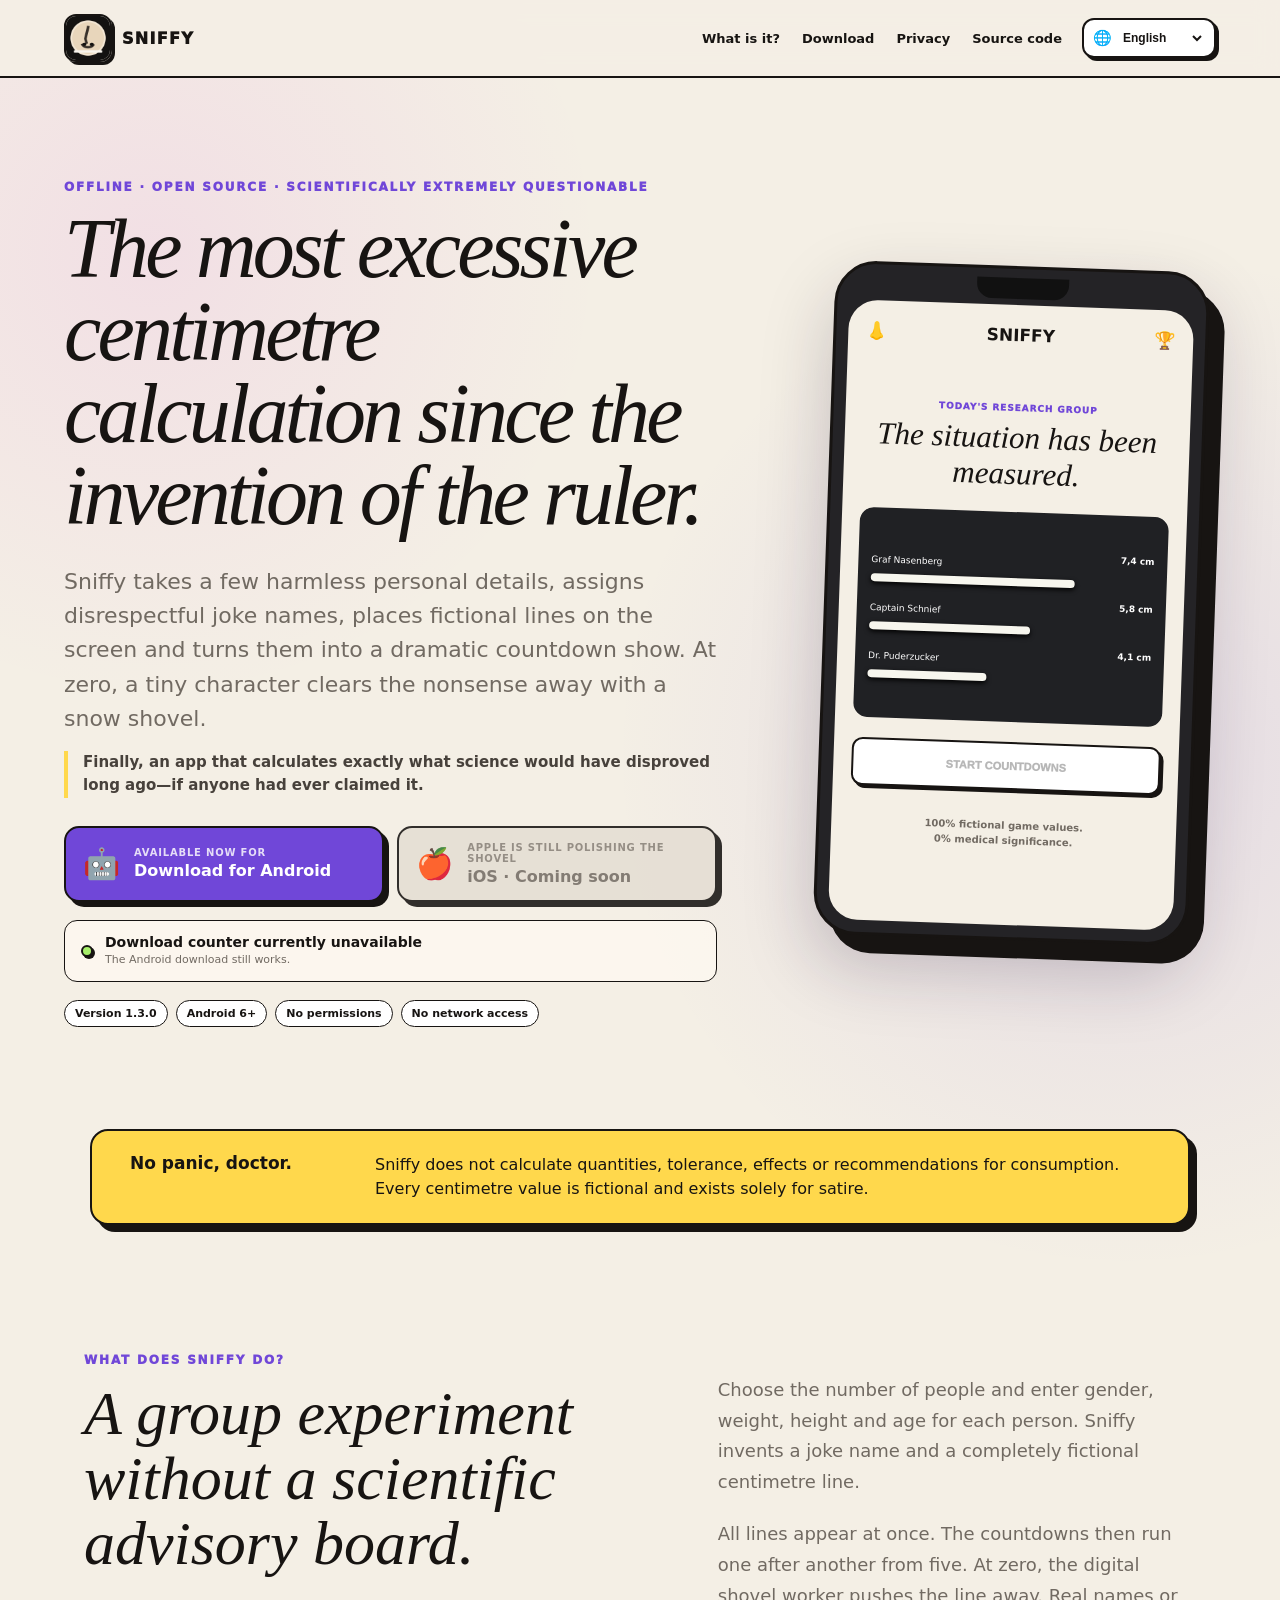
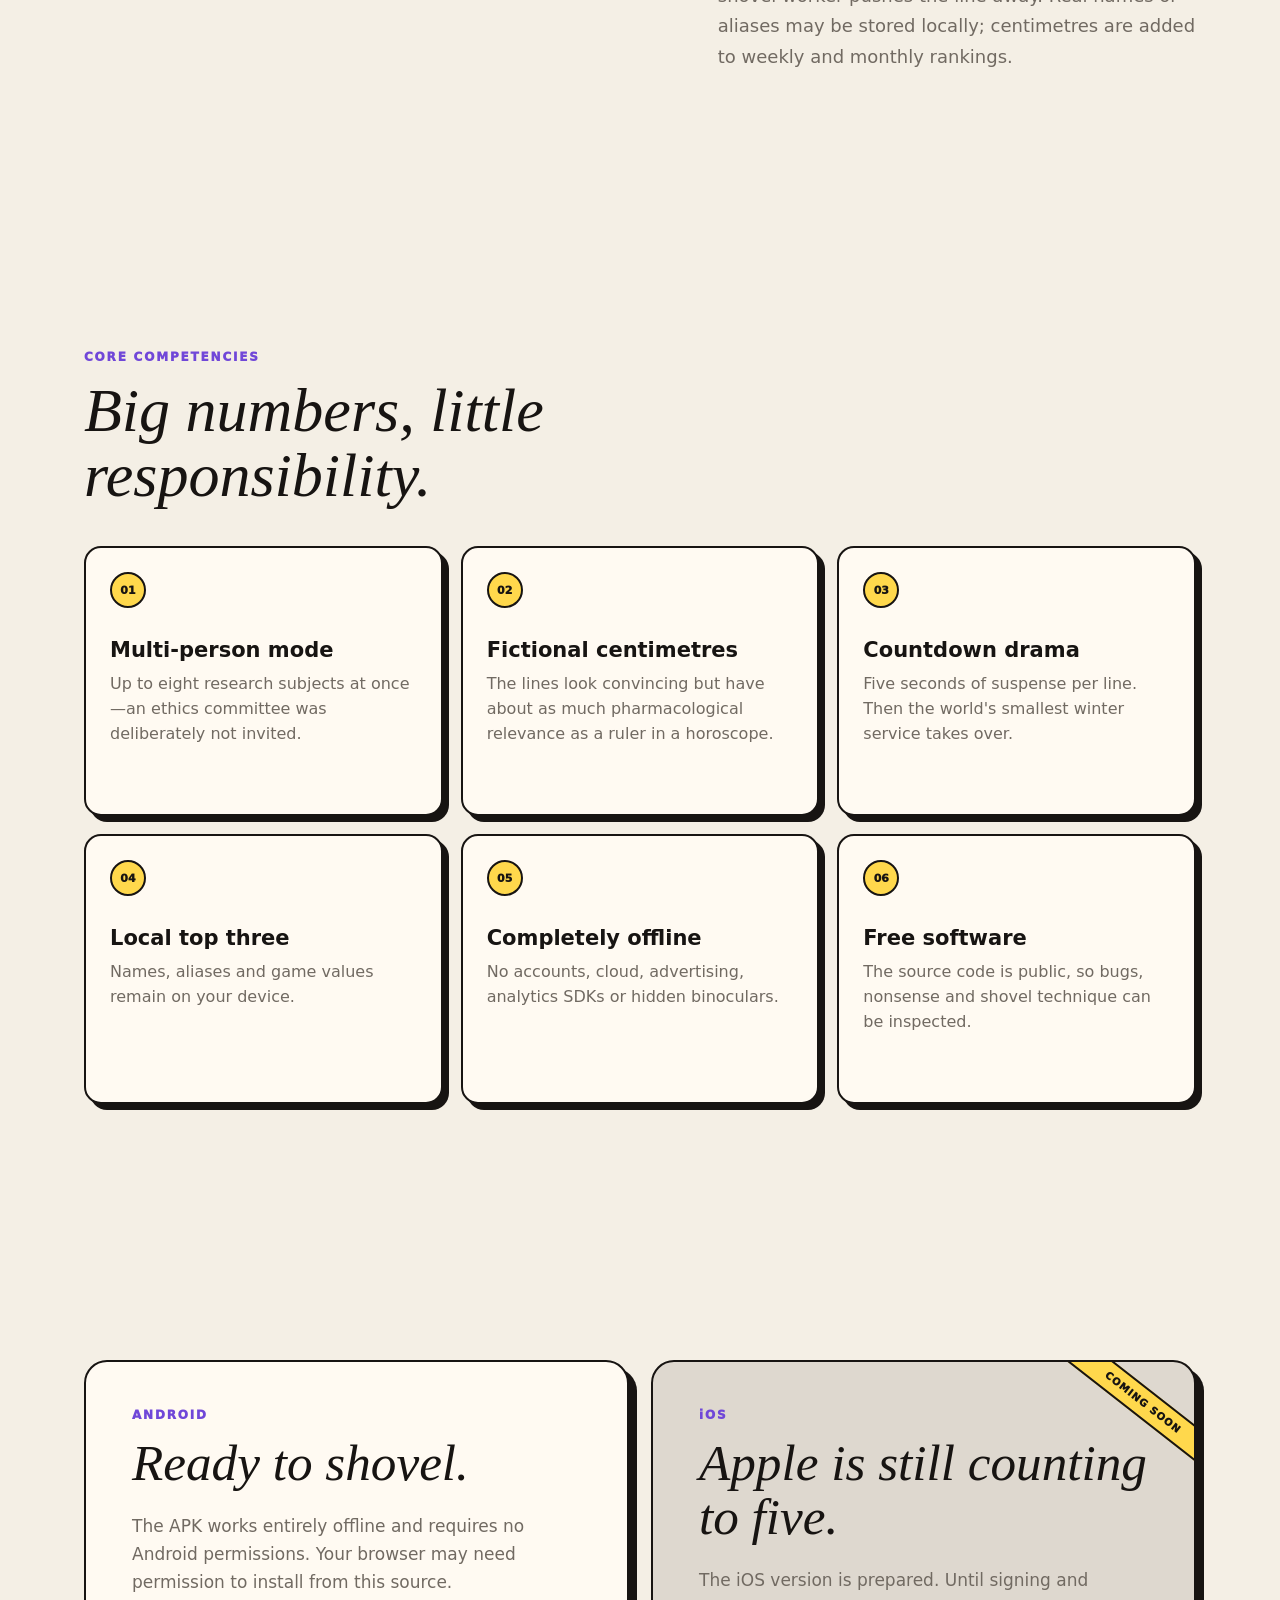
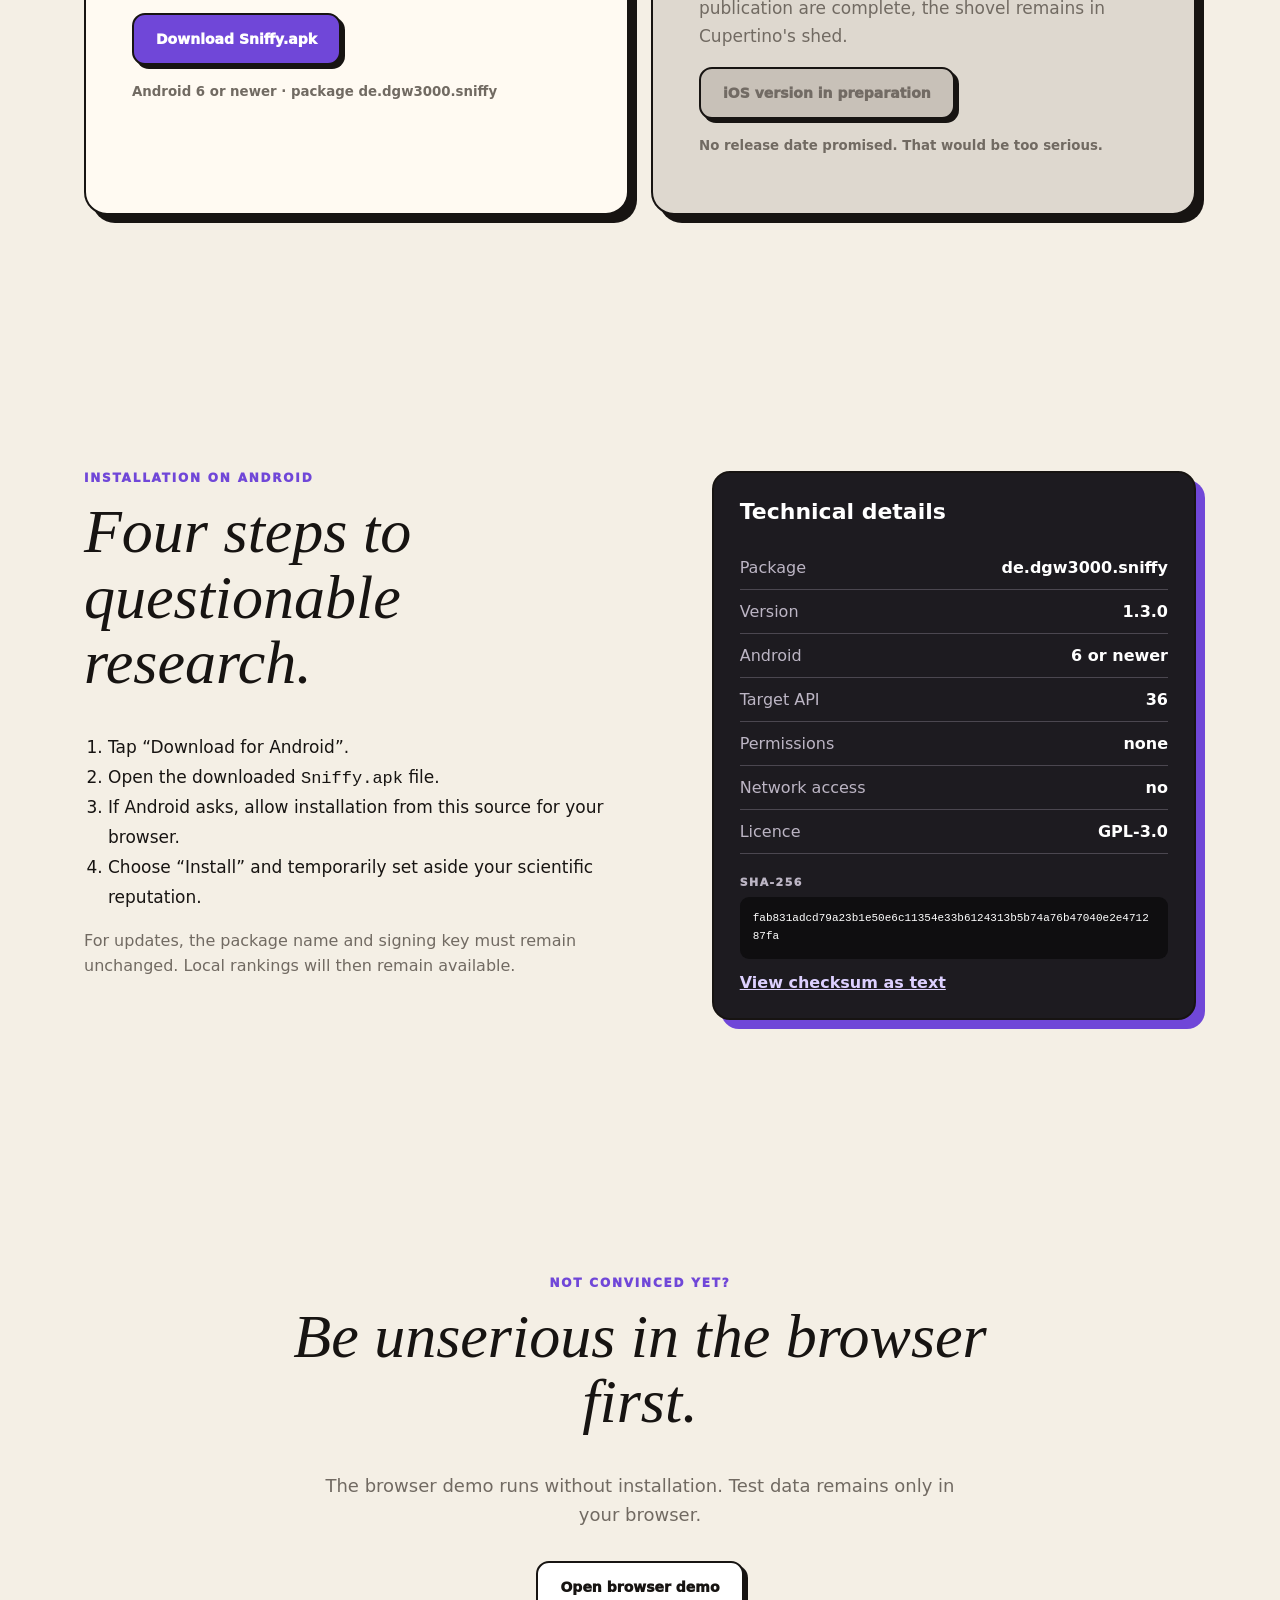
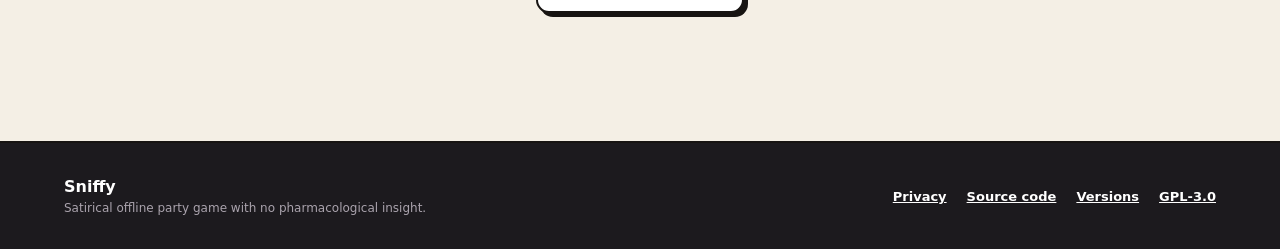
==== commit ef6d4623: "Fix platform translations for all languages" ====
--- a/docs/index.html
+++ b/docs/index.html
@@ -13,7 +13,7 @@
 <meta content="https://dgw3000.github.io/sniffy/" property="og:url"/>
 <link href="assets/app-icon.png" rel="icon"/>
 <link href="style.css" rel="stylesheet"/>
-<script defer="" src="site.js"></script>
+<script defer="" src="site.js?v=6"></script>
 <title>Sniffy – Satirische Party-App herunterladen</title>
 </head>
 <body>
@@ -173,9 +173,9 @@
 </section>
 <section class="section platforms">
 <div class="platform-card android-card">
-<p class="eyebrow" data-i18n="platform.androidBody">ANDROID</p>
+<p class="eyebrow" data-i18n="platform.android">ANDROID</p>
 <h2 data-i18n="platform.androidTitle">Bereit zum Schaufeln.</h2>
-<p>
+<p data-i18n="platform.androidBody">
           Die APK funktioniert vollständig offline und benötigt keine Android-Berechtigungen.
           Beim ersten Installieren muss dein Browser eventuell als Installationsquelle erlaubt werden.
         </p>
@@ -186,9 +186,9 @@
 </div>
 <div class="platform-card ios-card">
 <div class="soon-badge" data-i18n="platform.soon">KOMMT BALD</div>
-<p class="eyebrow" data-i18n="platform.iosBody">iOS</p>
+<p class="eyebrow" data-i18n="platform.ios">iOS</p>
 <h2 data-i18n="platform.iosTitle">Apple zählt noch bis fünf.</h2>
-<p>
+<p data-i18n="platform.iosBody">
           Die iOS-Version ist vorbereitet. Bis Veröffentlichung und Signierung abgeschlossen sind,
           bleibt die Schneeschaufel im Cupertino-Geräteschuppen.
         </p>
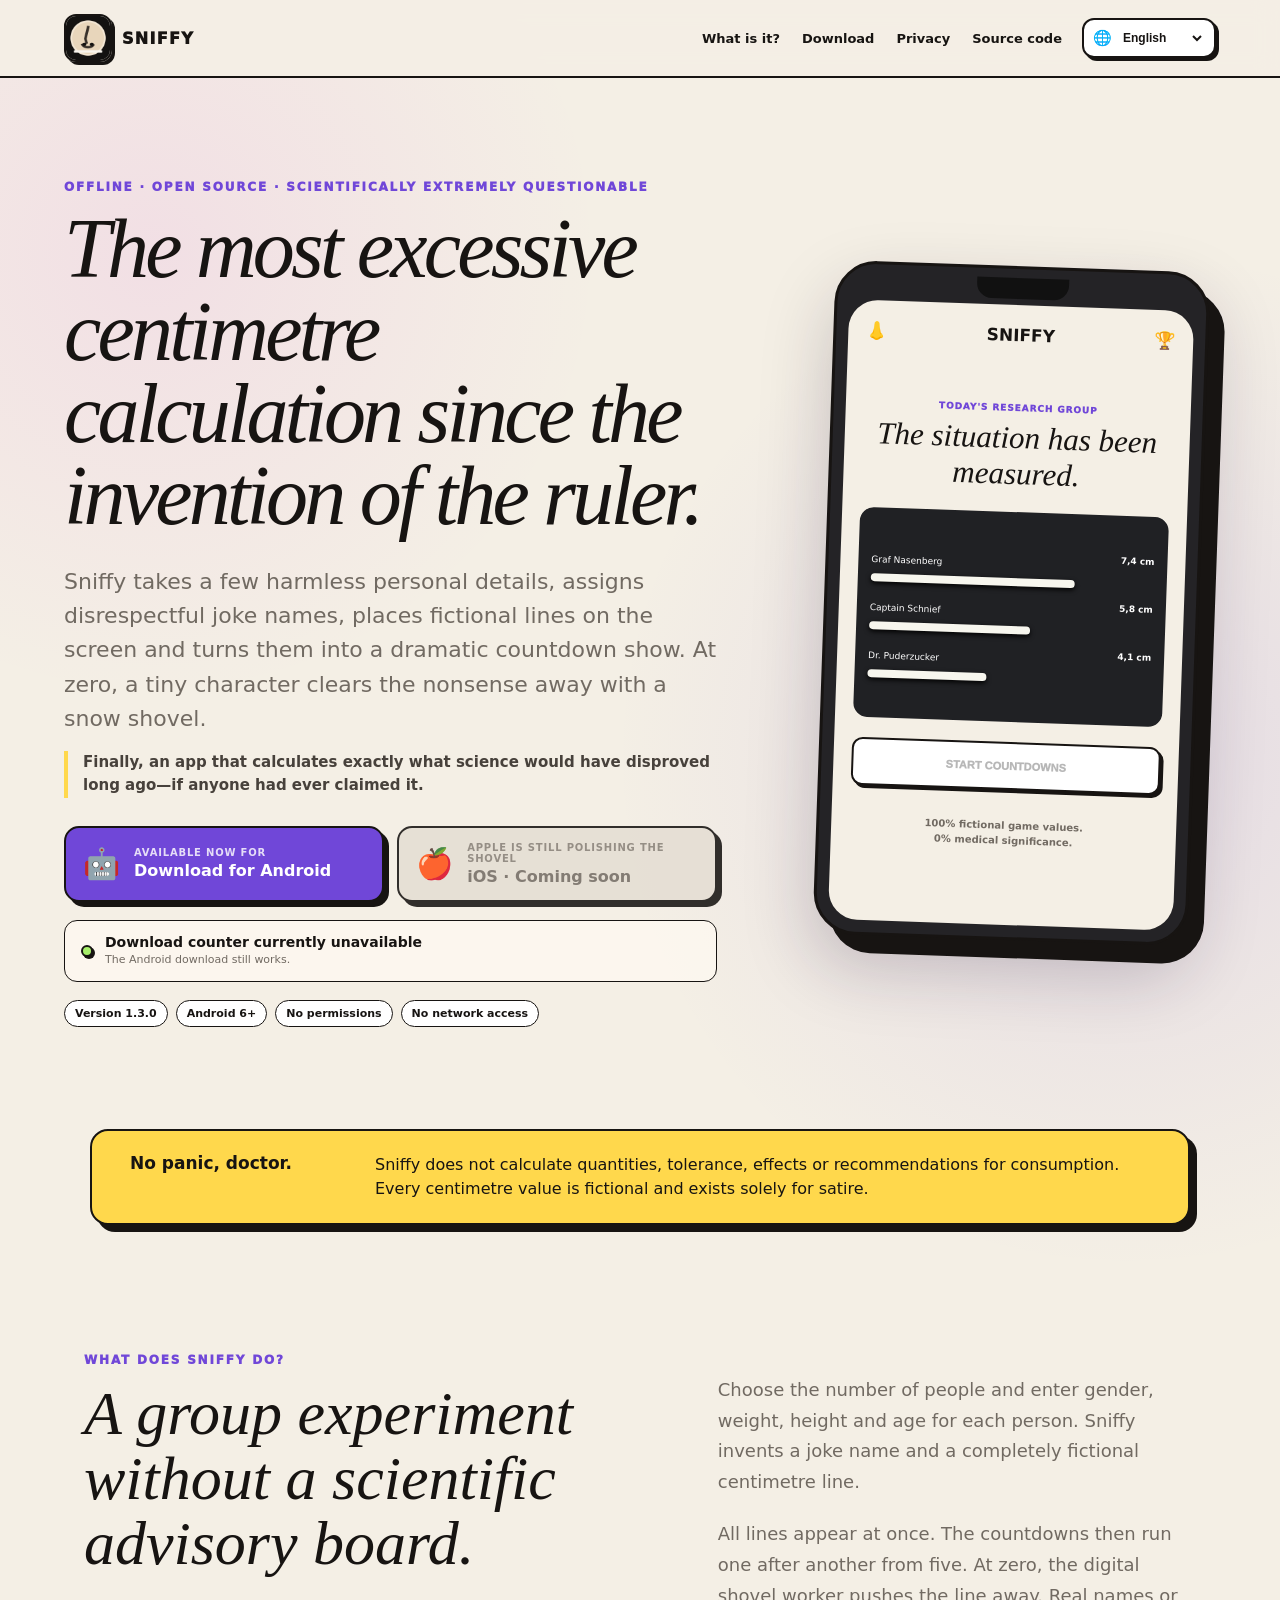
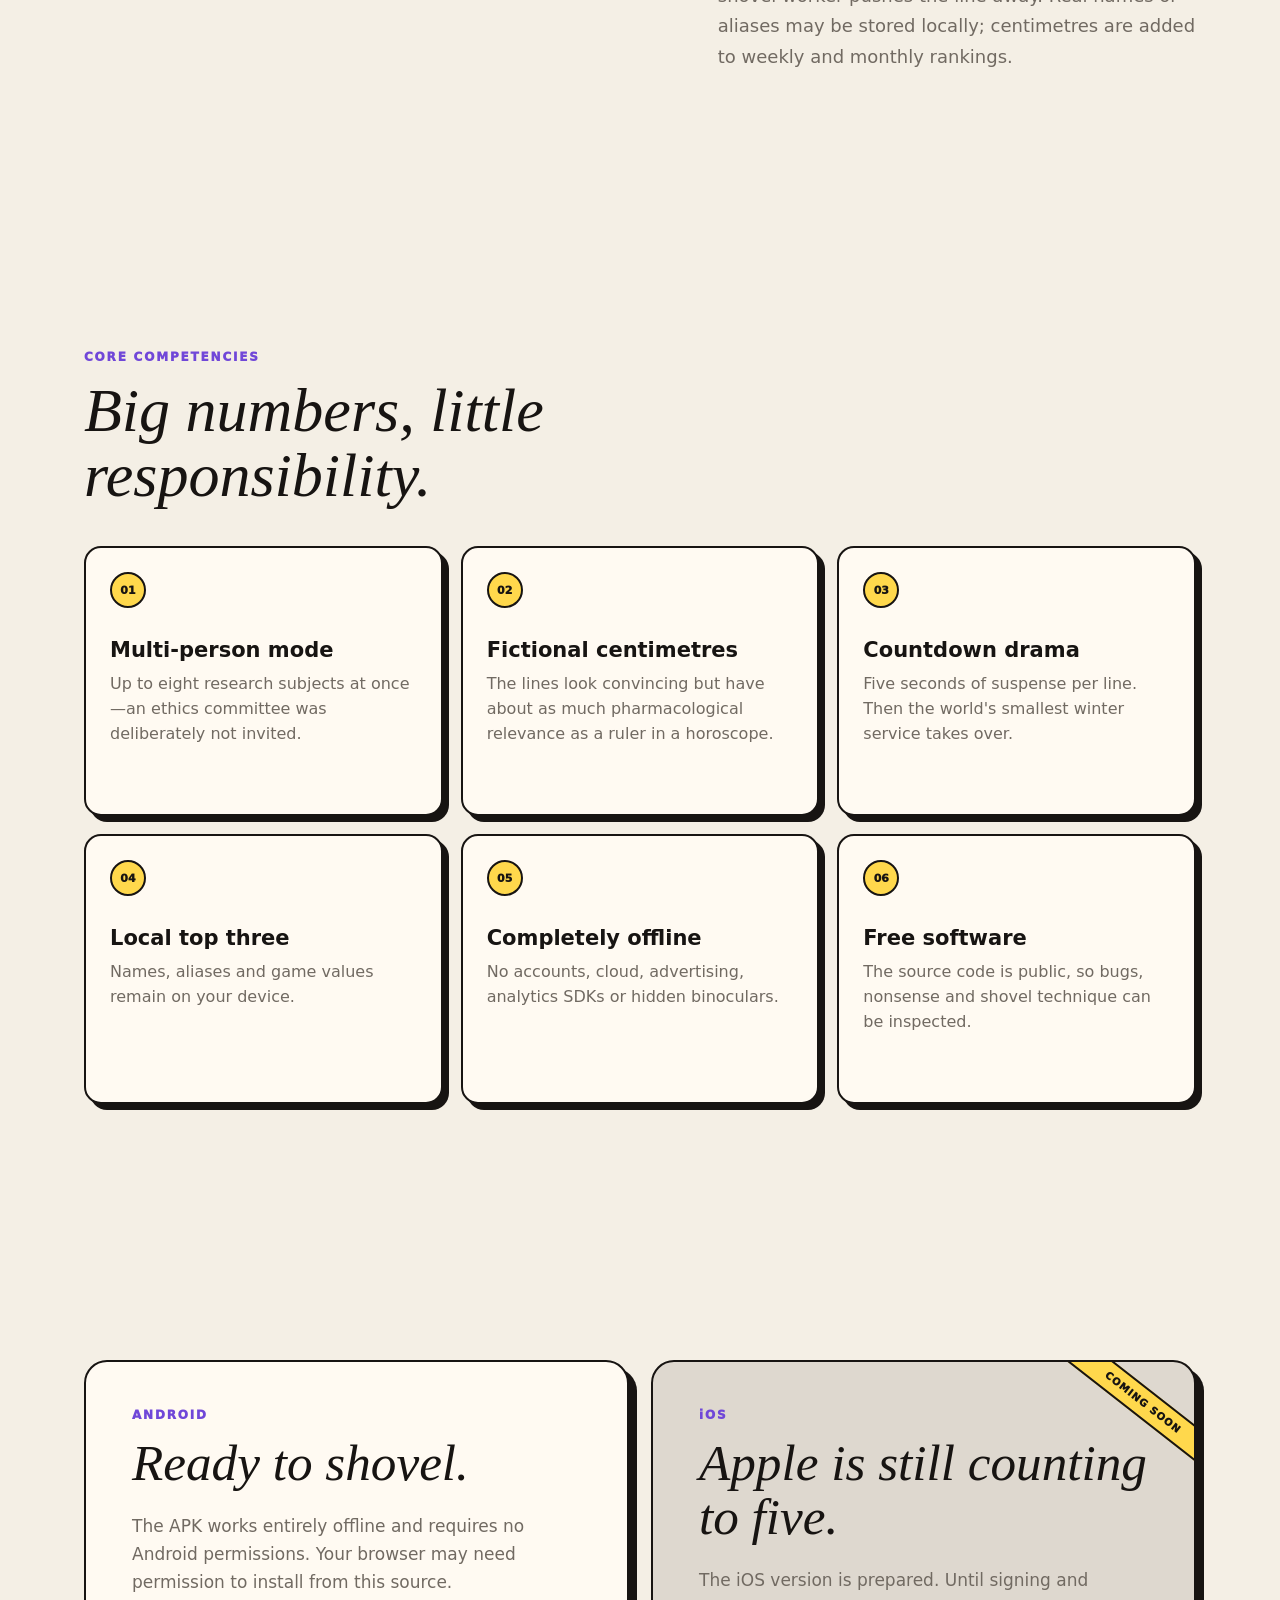
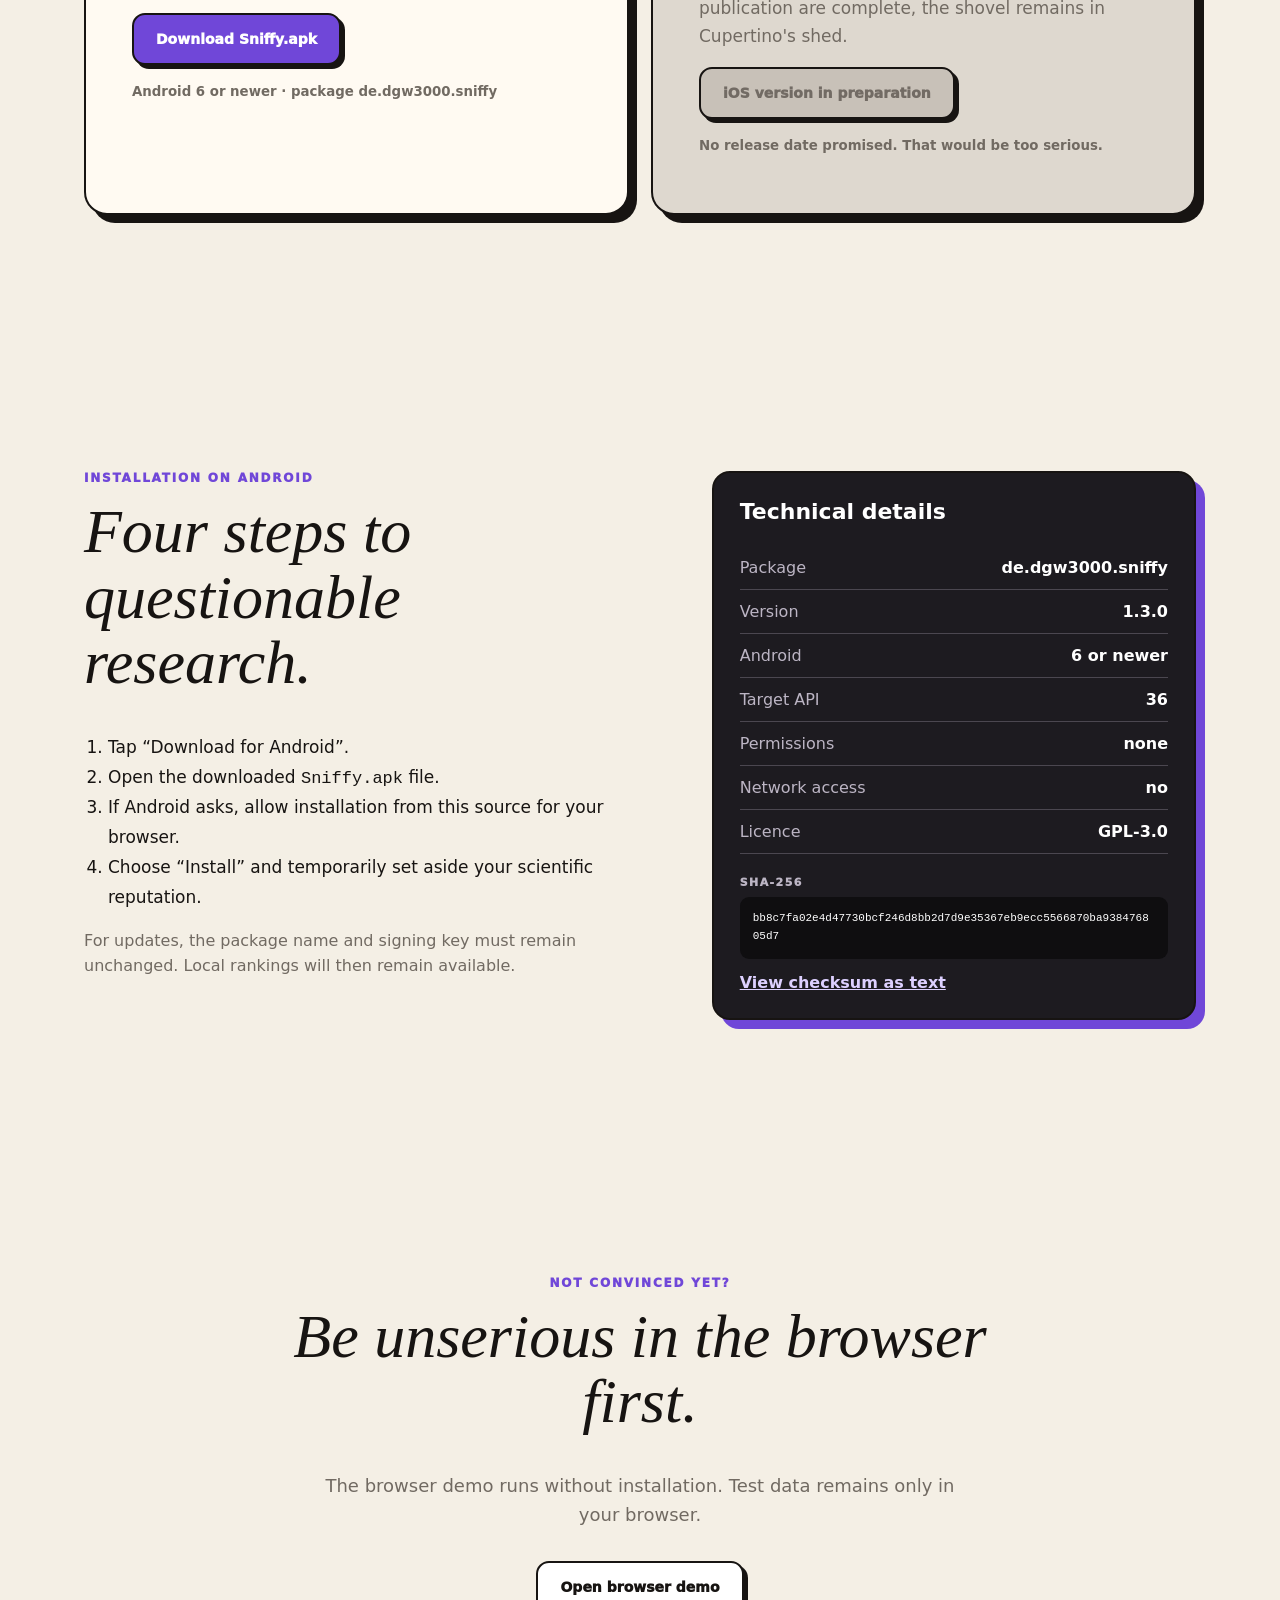
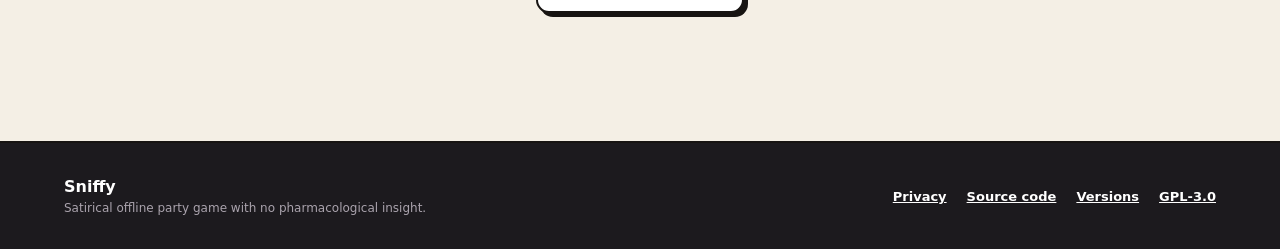
==== commit aa0a8230: "Replace malformed Sniffy 1.3.0 APK signature" ====
--- a/docs/index.html
+++ b/docs/index.html
@@ -13,7 +13,7 @@
 <meta content="https://dgw3000.github.io/sniffy/" property="og:url"/>
 <link href="assets/app-icon.png" rel="icon"/>
 <link href="style.css" rel="stylesheet"/>
-<script defer="" src="site.js?v=6"></script>
+<script defer="" src="site.js?v=7"></script>
 <title>Sniffy – Satirische Party-App herunterladen</title>
 </head>
 <body>
@@ -223,7 +223,7 @@
 <div><dt data-i18n="tech.license">Lizenz</dt><dd data-i18n="tech.licenseValue">GPL-3.0</dd></div>
 </dl>
 <p class="hash-label" data-i18n="tech.hash">SHA-256</p>
-<code>fab831adcd79a23b1e50e6c11354e33b6124313b5b74a76b47040e2e471287fa</code>
+<code>bb8c7fa02e4d47730bcf246d8bb2d7d9e35367eb9ecc5566870ba938476805d7</code>
 <a data-i18n="tech.checksum" href="checksums.txt">Prüfsumme als Text anzeigen</a>
 </aside>
 </section>
